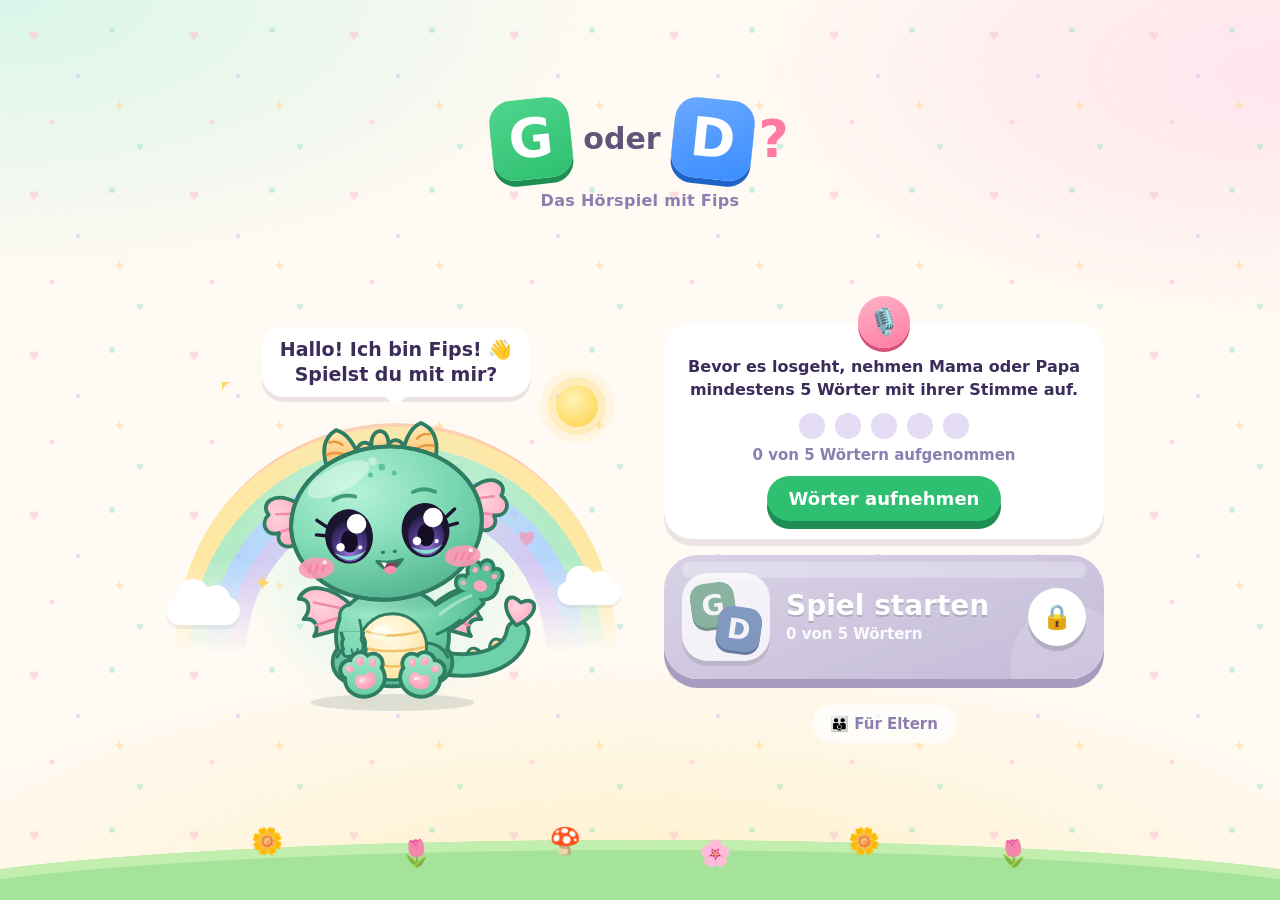
==== src/index.html @ 0d971fd4 "Muffin-Party: Brokkoli-Überraschung, Deko freischalten durch Üben, Drachenei - Ganz selten ist ein M" ====
<!DOCTYPE html>
<html lang="de">
<head>
<meta charset="utf-8">
<meta name="viewport" content="width=device-width, initial-scale=1, minimum-scale=1, maximum-scale=1, user-scalable=no, viewport-fit=cover">
<title>G oder D? – Das Hörspiel mit Fips</title>
<meta name="description" content="Kinder üben spielerisch, G und D zu hören – mit Fips, dem kleinen Drachen, und den Stimmen von Mama und Papa. Kostenlos, ohne Werbung, die Aufnahmen bleiben auf dem Gerät.">
<meta name="theme-color" content="#fff3d1">
<link rel="icon" href="favicon.svg" type="image/svg+xml">
<link rel="apple-touch-icon" href="img/apple-touch-icon.png">
<meta name="apple-mobile-web-app-title" content="G oder D?">

<!-- Vorschau beim Teilen (WhatsApp, Signal, Facebook, X, …) -->
<meta property="og:type" content="website">
<meta property="og:locale" content="de_DE">
<meta property="og:site_name" content="G oder D?">
<meta property="og:title" content="G oder D? – Das Hörspiel mit Fips">
<meta property="og:description" content="Kinder üben spielerisch, G und D zu hören – mit Fips, dem kleinen Drachen, und den Stimmen von Mama und Papa. Kostenlos und ohne Werbung.">
<meta property="og:url" content="https://nager-code.github.io/logopaedie-g-d/">
<meta property="og:image" content="https://nager-code.github.io/logopaedie-g-d/img/share.png">
<meta property="og:image:type" content="image/png">
<meta property="og:image:width" content="1200">
<meta property="og:image:height" content="630">
<meta property="og:image:alt" content="Fips, der kleine grüne Drache, winkt neben dem Titel „G oder D?“ und gezeichneten Bildern wie Giraffe und Dino">
<meta name="twitter:card" content="summary_large_image">
<meta name="twitter:title" content="G oder D? – Das Hörspiel mit Fips">
<meta name="twitter:description" content="Kinder üben spielerisch, G und D zu hören – mit Fips und den Stimmen von Mama und Papa.">
<meta name="twitter:image" content="https://nager-code.github.io/logopaedie-g-d/img/share.png">
<link rel="stylesheet" href="css/style.css?v=__VERSION__">
</head>
<body>

<!-- ================= Start ================= -->
<section class="screen" id="home">
  <header class="home-title">
    <h1 aria-label="G oder D?"><span class="tile lg">G</span><span class="oder">oder</span><span class="tile ld">D</span><span class="qm">?</span></h1>
    <p class="home-sub">Das Hörspiel mit Fips</p>
  </header>
  <div class="home-hero">
    <div class="hero-bubble hidden" id="heroBubble"></div>
    <div class="stage" aria-hidden="true">
      <div class="rainbow"></div>
      <div class="cloud c1"></div><div class="cloud c2"></div>
      <div class="sun"></div>
    </div>
    <div data-dragon id="homeDragon" class="home-dragon"></div>
  </div>
  <div class="home-main">
    <div class="needrec hidden" id="needRec">
      <div class="needrec-ic" aria-hidden="true">🎙️</div>
      <p class="needrec-txt">Bevor es losgeht, nehmen Mama oder Papa <b>mindestens 5&nbsp;Wörter</b> mit ihrer Stimme auf.</p>
      <div class="gdots big" id="needDots"></div>
      <div id="needText" class="needtext"></div>
      <button class="bigbtn mini" id="needRecBtn">Wörter aufnehmen</button>
    </div>
    <div class="modes">
      <button class="mode m1" data-mode="gd">
        <span class="ic" aria-hidden="true"><i class="chipG">G</i><i class="chipD">D</i></span>
        <span class="txt"><b>Spiel starten</b><span class="sub" id="sub-gd">Hör gut zu!</span></span>
        <span class="go" aria-hidden="true"></span>
      </button>
    </div>
    <button class="parents-btn" id="parentsBtn">👪 Für Eltern</button>
  </div>
  <div class="meadow" aria-hidden="true"><span>🌼</span><span>🌷</span><span>🍄</span><span>🌸</span><span>🌼</span><span>🌷</span></div>
</section>

<!-- ================= Spiel ================= -->
<section class="screen hidden" id="game">
  <div class="topbar">
    <button class="round-btn" id="homeBtn" aria-label="Zurück">🏠</button>
    <div class="progress" id="progress"></div>
    <div class="stars" id="stars">⭐ 0</div>
  </div>
  <div class="buddy">
    <div data-dragon id="buddyDragon" class="buddy-dragon"></div>
    <div class="bubble" id="bubble">Hör gut zu!</div>
  </div>
  <div class="card" id="card"></div>
  <div class="answers" id="answers"></div>
  <button class="next hidden" id="next" aria-label="Weiter">➜</button>
</section>

<!-- Zwischendurch-Feier -->
<div class="party hidden" id="party"></div>

<!-- ================= Ende ================= -->
<div class="overlay hidden" id="endOverlay">
  <div class="fin-fx" id="finFx" aria-hidden="true"></div>
  <div class="fin-wrap">
    <div class="fin-stage" id="endDragon"></div>
    <div class="panel fin-panel">
      <h1 id="endTitle">Geschafft!</h1>
      <div class="fin-stars" id="endStars"></div>
      <p id="endText"></p>
      <button class="bigbtn" id="restartBtn">Nochmal 🔁</button>
      <p><button class="parents-btn" id="endHome">🏠 Zum Start</button></p>
    </div>
  </div>
</div>

<!-- ================= Easter Egg: Fips' geheime Muffin-Party ================= -->
<div class="overlay egg hidden" id="eggOverlay">
  <div class="egg-scene" id="eggScene" aria-hidden="true"></div>
  <button class="close-x" data-close="eggOverlay" aria-label="Schließen">✕</button>
  <div class="egg-wrap">
    <div class="egg-top">
      <h2 class="egg-title">🧁 Geheime Muffin-Party!</h2>
      <div class="egg-chips">
        <span class="egg-chip" title="Muffins gegessen">🧁 <span id="eggEaten">0</span></span>
        <span class="egg-chip" title="Feuerstöße">🔥 <span id="eggFires">0</span></span>
        <button class="egg-chip" id="eggMusicBtn" aria-label="Musik an oder aus">🔊</button>
        <button class="egg-chip k-open" id="kOpen">👩‍🍳 Küche</button>
      </div>
    </div>
    <div class="egg-bubble" id="eggBubble"></div>
    <div class="egg-stage"><div class="egg-fips" id="eggFips"></div><div class="egg-baby" id="eggBaby" role="button" aria-label="Drachenei"></div></div>
    <div class="egg-meter"><span>Bauch</span><span id="eggMeter"></span></div>
    <div class="egg-tray" id="eggTray"></div>
    <p class="egg-hint">Tippe auf einen Muffin – oder zieh ihn zu Fips! In der 👩‍🍳 Küche kannst du Muffins verzieren.</p>
  </div>
  <!-- Muffin-Küche -->
  <div class="egg-kitchen hidden" id="eggKitchen">
    <div class="k-panel">
      <button class="close-x" id="kClose" aria-label="Küche schließen">✕</button>
      <h2 class="k-title">👩‍🍳 Muffin-Küche</h2>
      <div class="k-left">
        <div class="k-board"><div class="k-muffin-wrap"><div class="k-muffin" id="kMuffin"></div><div class="k-touch" id="kTouch" aria-label="Streusel streuen"></div></div></div>
        <p class="k-hint" id="kHint">Tippe oder wische über den Guss – dann rieseln die Streusel!</p>
        <div class="k-tools k-more"><button class="k-btn ghost small" id="kUndo">↩️ Rückgängig</button><button class="k-btn ghost small" id="kWipe">🧽 Deko abwischen</button></div>
      </div>
      <div class="k-right">
      <div class="k-kinds" id="kKinds"></div>
      <div class="k-row"><b>Guss</b><div class="k-swatches" id="kTops"></div></div>
      <div class="k-row"><b>Förmchen</b><div class="k-swatches" id="kCups"></div></div>
      <div class="k-actions"><button class="k-btn ghost" id="kNew">🔄 Neuer Muffin</button><button class="k-btn" id="kDone">Fertig – für Fips! 🐉</button></div>
      </div>
    </div>
  </div>
</div>

<!-- ================= Eltern ================= -->
<div class="overlay hidden" id="parentsOverlay">
  <div class="panel panel-parents">
    <button class="close-x" data-close="parentsOverlay">✕</button>
    <h2>👪 Für Eltern</h2>
    <div class="menu menu-cta">
      <button id="openRec" class="rec-cta">
        <span class="rc-ic" aria-hidden="true">🎙️</span>
        <span class="rc-txt"><b>Wörter aufnehmen</b><small id="recSummary"></small><span class="rc-bar"><i id="recSummaryBar"></i></span></span>
        <span class="rc-go" aria-hidden="true">▶</span>
      </button>
    </div>
    <div class="progress-box" id="progressBox"></div>
    <div class="parents-grid">
    <div class="menu">
      <div class="privacy">
        <h3>🔒 Datenschutz</h3>
        <p>Eure Aufnahmen werden <b>nur hier auf diesem Gerät</b> im Browser gespeichert.</p>
        <p>Sie werden nicht hochgeladen, an niemanden geschickt und für nichts anderes verwendet als für dieses Spiel.</p>
        <p>Es gibt keine Werbung und kein Tracking.</p>
        <p class="small">Löschen: einzelne Aufnahmen mit 🗑 unter „Wörter aufnehmen“, alle zusammen, indem ihr die Website-Daten im Browser löscht.</p>
      </div>
    </div>
    <div class="tips-wrap">
    <div class="tips">
      <h3>💡 So hilfst du beim Üben</h3>
      <p>Das Spiel verwendet nur eure eigenen Aufnahmen. Es kommen nur Wörter vor, die schon aufgenommen sind. Je mehr Wörter, desto abwechslungsreicher.</p>
      <p><b style="color:var(--d-dark)">D:</b> Die Zungenspitze tippt oben hinter die Zähne.</p>
      <p><b style="color:var(--g-dark)">G:</b> Die Zungenspitze bleibt unten, hinten im Hals „klopft“ die Zunge an.</p>
      <p>Sprecht das Wort gemeinsam nach und schaut dabei in einen Spiegel. Kurz und oft üben (5 Minuten am Tag) bringt am meisten.</p>
      <p>Im Spiel: 🔊 = nochmal hören, 👀 = Lösung zeigen.</p>
    </div>
    </div>
    </div>
    <div class="backup-box">
      <h3>💾 Sichern &amp; auf ein anderes Gerät übertragen</h3>
      <p>Die Aufnahmen sind nur auf diesem Gerät. Speichere sie als ZIP-Datei – zur Sicherheit, oder um sie z.&nbsp;B. auf dem Tablet wieder zu laden. Darin liegt jedes Wort auch als einzelne Audiodatei. Die Datei bleibt bei dir.</p>
      <div class="bk-actions">
        <button class="bk-btn" id="bkSave">⬇️ Aufnahmen sichern</button>
        <label class="bk-btn ghost">⬆️ Sicherung laden<input type="file" id="bkFile" accept=".zip,application/zip,.json,application/json" hidden></label>
      </div>
      <p class="bk-msg" id="bkMsg"></p>
    </div>
    <p class="diag" id="diag"></p>
  </div>
</div>

<!-- ================= Aufnahme-Studio ================= -->
<div class="overlay hidden" id="recOverlay">
  <div class="panel panel-rec">
    <button class="close-x" data-close="recOverlay" aria-label="Schließen">✕</button>
    <div class="rec-layout">
    <div class="rec-main">
    <h2 style="text-align:left;margin-right:46px">🎙️ Wörter aufnehmen</h2>
    <div class="rec-progress"><div class="recbar"><i id="recBar"></i></div><span class="small" id="recCount"></span></div>
    <div class="warn hidden" id="recWarn"></div>
    <div class="goal" id="recGoal"></div>

    <div class="studio" id="studio">
      <div class="st-emoji" id="stEmoji"></div>
      <div class="st-word" id="stWord"></div>
      <div class="st-status" id="stStatus"></div>
      <div class="meter"><i id="meter"></i></div>
      <div class="meter-label"><span>leise</span><span>Lautstärke</span><span>laut</span></div>
      <div class="timebar hidden" id="timebar"><i id="timeFill"></i></div>
      <div class="st-controls">
        <button class="st-side" id="stPlay" aria-label="Anhören">▶</button>
        <button class="st-rec" id="stRec"><span class="ic">🎙️</span><span id="stRecLbl">Aufnehmen</span></button>
        <button class="st-side" id="stNext" aria-label="Nächstes Wort">➜</button>
      </div>
      <div class="st-hint" id="stHint">Stille am Anfang und Ende wird automatisch abgeschnitten.</div>
      <div class="st-keys">Tastatur: <kbd>Leertaste</kbd> aufnehmen/stoppen · <kbd>P</kbd> anhören · <kbd>→</kbd> nächstes Wort · <kbd>Esc</kbd> schließen</div>
    </div>
    </div>

    <div class="rec-side">
    <div class="list-head">
      <b>Alle Wörter</b>
      <label><input type="checkbox" id="onlyMissing"> nur fehlende</label>
    </div>
    <div id="recList"></div>
    </div>
    </div>
  </div>
</div>

<script src="js/words.js?v=__VERSION__"></script>
<script src="js/pictures.js?v=__VERSION__"></script>
<script src="js/util.js?v=__VERSION__"></script>
<script src="js/dragon.js?v=__VERSION__"></script>
<script src="js/progress.js?v=__VERSION__"></script>
<script src="js/storage.js?v=__VERSION__"></script>
<script src="js/sound.js?v=__VERSION__"></script>
<script src="js/finale.js?v=__VERSION__"></script>
<script src="js/egg.js?v=__VERSION__"></script>
<script src="js/game.js?v=__VERSION__"></script>
<script src="js/recorder.js?v=__VERSION__"></script>
<script src="js/app.js?v=__VERSION__"></script>
</body>
</html>
---- src/css/style.css ----
:root{
  --g:#2fbf71; --g-dark:#1e8f52; --g-soft:#e3f9ec;
  --d:#3a8dff; --d-dark:#1f63c9; --d-soft:#e3efff;
  --sun:#ffcf3f; --sun-dark:#e0a800;
  --red:#ff4d6d; --red-dark:#c9184a; --red-soft:#ffe3e8;
  --pink:#ff7aa2; --pink-dark:#d9507c;
  --ink:#3b2c5a; --muted:#8b7fb0; --soft:#f7f4fc;
  /* Sichere Ränder: Notch, Dynamic Island, Home-Balken, runde Ecken */
  --safe-t:env(safe-area-inset-top,0px); --safe-r:env(safe-area-inset-right,0px);
  --safe-b:env(safe-area-inset-bottom,0px); --safe-l:env(safe-area-inset-left,0px);
  /* Höhen-Maß fürs Spiel: 0px bei 540px sichtbarer Höhe, 100px ab 800px – dazwischen stufenlos.
     svh = Höhe bei eingeblendeter Browserleiste: ändert sich beim Scrollen nicht, nichts springt. */
  --u:clamp(0px,(100svh - 540px) / 2.6,100px);
}
*{box-sizing:border-box;-webkit-tap-highlight-color:transparent}
html,body{margin:0}
html{background:#fffaf3}
/* Kein Zoomen: nur Wischen erlaubt (kein Doppeltipp-Zoom, kein Auseinanderziehen) */
html,body{touch-action:pan-x pan-y;-webkit-text-size-adjust:100%;text-size-adjust:100%}
/* Die Sperre gilt nur bis zum nächsten scrollbaren Bereich (Küche, Elternbereich, Finale …) –
   deshalb für jedes Element: kein Doppeltipp-Zoom (Zwei-Finger-Zoom fängt util.js ab) */
*,*::before,*::after{touch-action:manipulation}
body{
  font-family:"Nunito","Varela Round","Arial Rounded MT Bold","Trebuchet MS",system-ui,sans-serif;
  color:var(--ink);
  overflow-x:clip; user-select:none; -webkit-user-select:none;
}
/* Hintergrund als feste Ebene (lvh = Höhe bei ausgeblendeter Browserleiste → nie eine Lücke):
   schlicht, warm – Creme mit sanften Farbwolken in Fips-Farben */
body::before,body::after{content:"";position:fixed;inset:0 0 auto;height:100lvh;pointer-events:none}
body::after{
  z-index:-1;
  background:
    radial-gradient(ellipse 70% 45% at 0% 0%,#d9f5e9 0%,rgba(217,245,233,0) 70%),
    radial-gradient(ellipse 60% 40% at 100% 8%,#ffe4ec 0%,rgba(255,228,236,0) 70%),
    radial-gradient(ellipse 90% 40% at 50% 100%,#fff0c9 0%,rgba(255,240,201,0) 70%);
}
/* ganz zartes Muster aus Herzchen, Pünktchen und Glitzer */
body::before{
  z-index:0;opacity:.55;
  background-image:url("data:image/svg+xml,%3Csvg xmlns='http://www.w3.org/2000/svg' width='160' height='160'%3E%3Cpath d='M34 40c-7-5-5-11 0-8 5-3 7 3 0 8z' fill='%23ffc2d3'/%3E%3Ccircle cx='112' cy='30' r='3' fill='%23a9e5cc'/%3E%3Cpath d='M118 104q1.5-6 3-0 6 1.5 0 3-1.5 6-3 0-6-1.5 0-3z' fill='%23ffd98a'/%3E%3Ccircle cx='52' cy='122' r='2.5' fill='%23ffc2d3'/%3E%3Ccircle cx='78' cy='76' r='2' fill='%23cdbdf2'/%3E%3Cpath d='M140 150c-5-3.5-3.5-8 0-5.6 3.5-2.4 5 2.1 0 5.6z' fill='%23a9e5cc'/%3E%3C/svg%3E");
  background-size:160px 160px
}
button{font-family:inherit;color:inherit}
.hidden{display:none !important}

.screen{position:relative;z-index:1;max-width:500px;margin:0 auto;min-height:100svh;display:flex;flex-direction:column;gap:16px;
  padding:calc(14px + var(--safe-t)) max(16px,var(--safe-r)) calc(120px + var(--safe-b)) max(16px,var(--safe-l))}
/* Spiel: alle Größen wachsen stufenlos mit der Bildschirmhöhe (--u) – so passt es vom kleinsten Handy bis zum PC
   auf eine Seite, und der Weiter-Pfeil bleibt sichtbar */
#game.screen{gap:calc(12px + var(--u) * .1);padding-top:calc(6px + var(--u) * .08 + var(--safe-t));padding-bottom:calc(16px + var(--safe-b))}

/* ---------- Start ---------- */
.home-title{text-align:center;margin-top:22px}
.home-title h1{margin:0;display:flex;align-items:center;justify-content:center;gap:10px;font-size:48px;font-weight:900;line-height:1}
.home-title .tile{display:inline-flex;align-items:center;justify-content:center;width:68px;height:68px;border-radius:22px;color:#fff;font-size:46px;animation:tileBob 3.2s ease-in-out infinite;cursor:pointer;-webkit-tap-highlight-color:transparent}
/* Neigung hängt am Platz, nicht am Buchstaben – nach dem Tauschen bleibt links −6°, rechts +6° */
.home-title h1 .tile:first-child{--r:-6deg;transform:rotate(-6deg)} .home-title h1 .tile:nth-child(3){--r:6deg;transform:rotate(6deg)}
.home-title .tile:focus-visible{outline:4px solid var(--sun);outline-offset:3px}
.home-title .tile.lg{background:linear-gradient(160deg,#4fd68c,var(--g));box-shadow:0 6px 0 var(--g-dark)}
.home-title .tile.ld{background:linear-gradient(160deg,#6aa9ff,var(--d));box-shadow:0 6px 0 var(--d-dark);animation-delay:-1.6s}
.home-title .oder{font-size:30px;color:var(--ink);opacity:.8;margin:0 2px}
.home-title .qm{color:var(--pink);font-size:52px;margin-left:-4px;animation:tileBob 3.2s ease-in-out -.8s infinite;--r:10deg;display:inline-block}
.home-sub{margin:12px 0 0;font-size:16px;font-weight:800;color:var(--muted);letter-spacing:.3px}
@keyframes tileBob{0%,100%{transform:translateY(0) rotate(var(--r,0))}50%{transform:translateY(-5px) rotate(var(--r,0))}}

.home-main{display:flex;flex-direction:column;gap:16px}
.modes{display:flex;flex-direction:column;gap:16px}
.mode{position:relative;border:0;border-radius:34px;padding:clamp(12px,4.5vw,18px);cursor:pointer;display:flex;align-items:center;gap:clamp(8px,4vw,16px);text-align:left;overflow:hidden;color:#fff !important;transition:transform .15s,box-shadow .15s,filter .2s}
.mode::before{content:"";position:absolute;left:18px;right:18px;top:7px;height:16px;border-radius:999px;background:rgba(255,255,255,.28);pointer-events:none}
.mode::after{content:"";position:absolute;right:-26px;bottom:-46px;width:120px;height:120px;border-radius:50%;background:rgba(255,255,255,.14);pointer-events:none}
.mode.m1{background:linear-gradient(160deg,#5fd896 0%,#2fbf71 100%);box-shadow:0 9px 0 var(--g-dark)}
.mode .ic{position:relative;width:clamp(72px,24vw,88px);aspect-ratio:1;border-radius:26px;background:#fff;flex:none;box-shadow:0 5px 0 rgba(0,0,0,.12)}
.mode .ic i{position:absolute;font-style:normal;display:flex;align-items:center;justify-content:center}
.mode .chipG,.mode .chipD{width:50%;height:50%;border-radius:14px;color:#fff;font-size:28px;font-weight:900}
.mode .chipG{left:9px;top:10px;background:var(--g);box-shadow:0 3px 0 var(--g-dark);transform:rotate(-8deg)}
.mode .chipD{right:9px;bottom:10px;background:var(--d);box-shadow:0 3px 0 var(--d-dark);transform:rotate(8deg)}
.mode .txt{min-width:0;position:relative;z-index:1}
.mode b{display:block;font-size:clamp(22px,7.2vw,28px);font-weight:900;line-height:1.1;text-shadow:0 2px 0 rgba(0,0,0,.15)}
.mode span.sub{display:block;margin-top:4px;font-size:15px;font-weight:800;color:rgba(255,255,255,.92)}
.mode .go{margin-left:auto;flex:none;width:clamp(44px,15vw,58px);aspect-ratio:1;border-radius:50%;background:#fff;display:flex;align-items:center;justify-content:center;box-shadow:0 5px 0 rgba(0,0,0,.14);position:relative;z-index:1;animation:goPulse 1.6s ease-in-out infinite}
.mode .go::before{content:"";margin-left:6px;border-style:solid;border-width:13px 0 13px 21px;border-color:transparent transparent transparent var(--g)}
@keyframes goPulse{0%,100%{transform:scale(1)}50%{transform:scale(1.1)}}
.mode.locked{background:linear-gradient(160deg,#d8d2e6,#c4bcd8);box-shadow:0 9px 0 #a69cbf}
.mode.locked .ic{filter:grayscale(.6);opacity:.75}
.mode.locked .go{animation:none}
.mode.locked .go::before{content:"🔒";border:0;margin:0;font-size:24px}
.needrec{position:relative;background:#fff;border-radius:28px;padding:34px 18px 18px;margin-top:22px;font-size:16px;font-weight:800;text-align:center;box-shadow:0 7px 0 rgba(59,44,90,.1);line-height:1.4}
.needrec-ic{position:absolute;left:50%;top:-26px;margin-left:-26px;width:52px;height:52px;border-radius:50%;background:linear-gradient(160deg,#ffb3c8,var(--pink));display:flex;align-items:center;justify-content:center;font-size:26px;box-shadow:0 4px 0 var(--pink-dark)}
.needrec-txt{margin:0}
.needrec button{margin-top:10px;color:#fff !important}
.needtext{font-size:15px;font-weight:700;color:var(--muted)}
.gdots{display:inline-flex;gap:6px;vertical-align:middle}
.gdots.big{display:flex;justify-content:center;gap:10px;margin:12px 0 6px}
.gdot{width:14px;height:14px;border-radius:50%;background:#e3dcf2;display:inline-block}
.gdots.big .gdot{width:26px;height:26px}
.gdot.on{background:var(--g)}
.gdots.big .gdot.on{background:var(--sun);box-shadow:0 0 0 4px #fff3c4}
.goal{display:flex;align-items:center;gap:10px;text-align:left;background:#fff6d6;border:3px solid var(--sun);border-radius:18px;padding:10px 12px;margin:0 0 12px;font-size:20px}
.goal span{font-size:15px;font-weight:700;line-height:1.4}
.goal b{font-weight:900}
.goal small{font-size:13px;color:var(--muted);font-weight:700}
.goal.ok{background:var(--g-soft);border-color:var(--g)}
.parents-btn{align-self:center;margin-top:10px;border:0;border-radius:999px;padding:10px 18px;font-size:15px;font-weight:800;background:rgba(255,255,255,.7);color:var(--muted);cursor:pointer}

/* ---------- Spiel ---------- */
.topbar{display:flex;align-items:center;gap:10px}
.round-btn{border:0;background:#fff;border-radius:50%;width:48px;height:48px;font-size:26px;box-shadow:0 5px 0 rgba(59,44,90,.15);cursor:pointer;flex:none}
.progress{flex:1;min-width:0;display:flex;gap:4px;justify-content:center}
.dot{width:17px;height:17px;flex:none;border-radius:50%;background:rgba(255,255,255,.85);display:flex;align-items:center;justify-content:center;font-size:12px;color:#fff;font-weight:900;transition:.2s}
.dot.now{background:var(--sun);transform:scale(1.25)}
.dot.ok{background:var(--g)} .dot.no{background:var(--red)} .dot.skip{background:#c9c2d9}
.stars{background:#fff;border-radius:999px;padding:8px 12px;font-weight:900;font-size:19px;box-shadow:0 5px 0 rgba(59,44,90,.15);white-space:nowrap;flex:none}
.stars.pop{animation:pop .4s}

.buddy{display:flex;align-items:center;gap:10px}
.buddy-dragon{width:calc(76px + var(--u) * .42);flex:none;margin:-14px -4px -10px -8px}
.bubble{position:relative;background:#fff;border-radius:24px;padding:calc(8px + var(--u) * .04) calc(12px + var(--u) * .06);font-size:calc(17px + var(--u) * .05);font-weight:900;box-shadow:0 5px 0 rgba(59,44,90,.12);animation:pop .35s}
.bubble::before{content:"";position:absolute;left:-10px;top:50%;margin-top:-10px;border:10px solid transparent;border-right-color:#fff;border-left:0}
.bubble.good{color:var(--g-dark)} .bubble.bad{color:var(--red-dark)}

.card{background:#fff;border-radius:36px;padding:calc(10px + var(--u) * .12) calc(10px + var(--u) * .08);border:6px solid transparent;box-shadow:0 10px 0 rgba(59,44,90,.12);text-align:center;min-height:240px;display:flex;flex-direction:column;align-items:center;justify-content:center;gap:8px;cursor:pointer;position:relative;transition:background .25s,border-color .25s}
.card.flip{animation:flip .45s}
.card.is-right{background:var(--g-soft);border-color:var(--g)}
.card.is-wrong{background:var(--red-soft);border-color:var(--red);animation:shake .5s}
.card.is-seen{background:#f1eef8;border-color:#c9c2d9}
/* Feste Höhe: die Karte wächst nicht, wenn bei einem Fehler die Erklärung dazukommt –
   so bleiben Antwort-Knöpfe und Weiter-Pfeil immer an derselben Stelle */
.card{height:calc(196px + var(--u) * .76);min-height:0}
.card.is-wrong .big-emoji .pic-svg{width:calc(60px + var(--u) * .4);height:auto;aspect-ratio:1}
.card.is-wrong{gap:6px}
.speaker{width:calc(100px + var(--u) * .4);aspect-ratio:1;border-radius:50%;border:0;cursor:pointer;background:radial-gradient(circle at 35% 30%,#fff3b8,var(--sun));font-size:calc(46px + var(--u) * .22);box-shadow:0 8px 0 var(--sun-dark);display:flex;align-items:center;justify-content:center}
.speaker.talking{animation:wobble .6s infinite}
.peek{position:absolute;right:14px;bottom:12px;border:0;background:#f1eef8;border-radius:999px;padding:6px 12px;font-size:20px;cursor:pointer}
.big-emoji{font-size:100px;line-height:1.05;animation:pop .45s}
/* gezeichnete Wortbilder */
.pic-svg{display:block;width:100%;height:100%;overflow:visible}
.big-emoji .pic-svg{width:calc(96px + var(--u) * .54);height:auto;aspect-ratio:1}
.pic .e .pic-svg{width:120px;height:120px}
.letter small .pic-svg{width:calc(26px + var(--u) * .14);height:auto;aspect-ratio:1;margin:2px auto 0}
.chip.pic-chip{width:48px;height:48px;min-width:0;padding:4px;background:#fff;border:4px solid #eee}
.chip.pic-chip.G{border-color:var(--g)} .chip.pic-chip.D{border-color:var(--d)}
.st-emoji .pic-svg{width:110px;height:110px;margin:0 auto}
.recrow .e .pic-svg{width:34px;height:34px}
.mode .ic.ic-pics{gap:0}
.mode .ic.ic-pics .pic-svg{width:42px;height:42px}
.word{font-size:clamp(26px + var(--u) * .04,9vw + var(--u) * .05,34px + var(--u) * .12);font-weight:900;letter-spacing:1px;line-height:1.15;white-space:nowrap}
.hl{display:inline-block;padding:0 6px;border-radius:12px;color:#fff;margin:0 1px}
.hl.G{background:var(--g)} .hl.D{background:var(--d)}
.explain{font-size:22px;font-weight:900;display:flex;align-items:center;gap:10px;justify-content:center}
.chip{display:inline-flex;align-items:center;justify-content:center;min-width:46px;height:46px;padding:0 10px;border-radius:14px;color:#fff;font-weight:900;font-size:28px}
.chip.G{background:var(--g)} .chip.D{background:var(--d)}
.chip.x{position:relative;opacity:.6;text-decoration:line-through;text-decoration-thickness:4px;text-decoration-color:var(--red-dark)}
.chip.x::after{content:"✗";position:absolute;top:-10px;right:-10px;width:26px;height:26px;border-radius:50%;background:var(--red);color:#fff;font-size:16px;display:flex;align-items:center;justify-content:center;text-decoration:none}

.answers{display:flex;gap:16px;justify-content:center}
.letter,.pic{position:relative;flex:1;max-width:210px;border:0;border-radius:32px;cursor:pointer;transition:opacity .2s,filter .2s}
.letter{padding:calc(8px + var(--u) * .04) 8px calc(6px + var(--u) * .04);color:#fff;display:flex;flex-direction:column;align-items:center}
.letter b{font-size:calc(56px + var(--u) * .36);line-height:1;font-weight:900;text-shadow:0 4px 0 rgba(0,0,0,.15)}
.letter small{font-size:30px;line-height:1.1}
.letter.G{background:var(--g);box-shadow:0 9px 0 var(--g-dark)}
.letter.D{background:var(--d);box-shadow:0 9px 0 var(--d-dark)}
.pic{padding:14px 8px;background:#fff;box-shadow:0 9px 0 rgba(59,44,90,.15);display:flex;flex-direction:column;align-items:center;gap:4px}
.pic .e{font-size:88px;line-height:1.1}
.pic .lbl{font-size:24px;font-weight:900;min-height:32px}
.right{outline:7px solid var(--sun);animation:pulse 1s infinite}
.wrong{filter:grayscale(.75) brightness(.92);animation:shake .5s}
.dim{opacity:.3}
.badge{position:absolute;top:-14px;right:-10px;width:50px;height:50px;border-radius:50%;display:flex;align-items:center;justify-content:center;font-size:30px;font-weight:900;color:#fff;box-shadow:0 4px 0 rgba(0,0,0,.15);animation:pop .4s}
.badge.ok{background:var(--g)} .badge.no{background:var(--red)}
.next{align-self:center;border:0;border-radius:999px;width:calc(64px + var(--u) * .32);aspect-ratio:1;flex:none;font-size:calc(32px + var(--u) * .16);font-weight:900;background:var(--pink);color:#fff;box-shadow:0 8px 0 var(--pink-dark);cursor:pointer;animation:pop .35s}

button:active{transform:translateY(4px)}
.letter:active,.pic:active,.mode:active,.next:active,.speaker:active{box-shadow:0 2px 0 rgba(0,0,0,.15)}

/* ---------- Overlays ---------- */
.overlay{--pad:12px;position:fixed;inset:0;background:rgba(191,230,255,.94);display:flex;align-items:center;justify-content:center;z-index:20;backdrop-filter:blur(3px);
  padding:max(var(--pad),var(--safe-t)) max(var(--pad),var(--safe-r)) max(var(--pad),var(--safe-b)) max(var(--pad),var(--safe-l))}
.panel{background:#fff;border-radius:32px;padding:22px 18px;text-align:center;max-width:460px;width:100%;box-shadow:0 12px 0 rgba(59,44,90,.12);max-height:100%;overflow:auto;overscroll-behavior:contain;position:relative}
.panel h1{margin:6px 0 8px;font-size:36px;font-weight:900}
.panel h2{margin:0 0 12px;font-size:24px;font-weight:900}
.panel p{font-size:17px;margin:8px 0 16px;line-height:1.45}
.close-x{position:absolute;top:14px;right:14px;border:0;background:#f1eef8;border-radius:50%;width:40px;height:40px;font-size:20px;cursor:pointer;z-index:2}
.bigbtn{border:0;border-radius:24px;padding:16px 36px;font-size:24px;font-weight:900;background:var(--g);color:#fff;box-shadow:0 8px 0 var(--g-dark);cursor:pointer}
.bigbtn.mini{font-size:18px;padding:12px 22px}
.endstars{font-size:44px;letter-spacing:4px;margin:6px 0}
.menu{display:flex;flex-direction:column;gap:10px;text-align:left}
.menu button{border:0;border-radius:20px;padding:14px 16px;background:var(--soft);display:flex;align-items:center;gap:14px;cursor:pointer;font-size:18px;font-weight:800;text-align:left}
.menu button i{font-style:normal;font-size:30px}
.menu button small{display:block;font-size:13px;font-weight:700;color:var(--muted)}
.tips{text-align:left;font-size:16px;line-height:1.5;background:var(--soft);border-radius:20px;padding:12px 16px}
.tips p{margin:6px 0;font-size:16px}
.privacy{text-align:left;background:var(--g-soft);border:3px solid #bdeccf;border-radius:20px;padding:10px 16px;margin-top:4px}
.privacy h3{margin:2px 0 6px;font-size:18px;font-weight:900;color:var(--g-dark)}
.privacy p{margin:6px 0;font-size:15px;line-height:1.45}
.privacy p.small{font-size:13px}
.small{font-size:13px;font-weight:700;color:var(--muted)}
.warn{background:#fff1c2;border-radius:14px;padding:10px 12px;font-size:14px;font-weight:700;text-align:left;margin:0 0 10px}

/* ---------- Aufnahme-Studio ---------- */
.rec-progress{display:flex;align-items:center;gap:10px;margin:0 46px 12px 0}
.recbar{flex:1;height:12px;background:#eee8f7;border-radius:99px;overflow:hidden}
.recbar i{display:block;height:100%;background:var(--g);width:0;transition:width .3s}
.studio{border-radius:28px;padding:16px 14px 14px;background:var(--soft);border:5px solid transparent;transition:background .25s,border-color .25s;margin-bottom:12px}
.studio.recording{background:var(--red-soft);border-color:var(--red)}
.studio.done{background:var(--g-soft);border-color:var(--g)}
.studio.quiet{background:#fff6d6;border-color:var(--sun)}
.st-emoji{font-size:72px;line-height:1.1}
.st-word{font-size:36px;font-weight:900;margin:2px 0 8px;line-height:1.15;overflow-wrap:anywhere}
.st-status{font-size:19px;font-weight:900;min-height:52px;display:flex;align-items:center;justify-content:center;gap:8px;line-height:1.25}
.studio.recording .st-status{color:var(--red-dark)}
.studio.done .st-status{color:var(--g-dark)}
.rec-dot{width:16px;height:16px;border-radius:50%;background:var(--red);flex:none;animation:blink 1s infinite}
.meter{height:22px;background:#fff;border-radius:99px;overflow:hidden;margin:8px 4px 4px;position:relative;box-shadow:inset 0 2px 4px rgba(0,0,0,.06)}
.meter i{position:absolute;left:0;top:0;bottom:0;width:0;border-radius:99px;background:linear-gradient(90deg,var(--g),var(--sun),var(--red));transition:width .06s linear}
.meter-label{font-size:12px;font-weight:800;color:var(--muted);display:flex;justify-content:space-between;margin:0 8px}
.timebar{height:8px;background:rgba(255,255,255,.8);border-radius:99px;overflow:hidden;margin:8px 4px 0}
.timebar i{display:block;height:100%;width:100%;background:var(--red);transform-origin:left}
.st-controls{display:flex;align-items:center;justify-content:center;gap:18px;margin-top:14px}
.st-side{border:0;width:64px;height:64px;border-radius:50%;background:#fff;font-size:28px;box-shadow:0 5px 0 rgba(0,0,0,.1);cursor:pointer}
.st-side[disabled]{opacity:.3}
.st-side.attn{background:var(--pink);color:#fff;box-shadow:0 5px 0 var(--pink-dark);animation:pulse 1s infinite}
.st-rec{border:0;width:112px;height:112px;border-radius:50%;background:var(--red);color:#fff !important;font-size:15px;font-weight:900;box-shadow:0 7px 0 var(--red-dark);cursor:pointer;display:flex;flex-direction:column;align-items:center;justify-content:center;gap:2px}
.st-rec .ic{font-size:40px;line-height:1}
.st-rec.on{animation:pulse .9s infinite;box-shadow:0 0 0 10px rgba(255,77,109,.25),0 7px 0 var(--red-dark)}
.st-hint{font-size:13px;font-weight:700;color:var(--muted);margin-top:10px}

.list-head{display:flex;align-items:center;justify-content:space-between;margin:8px 2px 4px}
.list-head b{font-size:16px}
.list-head label{display:flex;align-items:center;gap:6px;font-size:14px;font-weight:700}
.list-head input{width:20px;height:20px}
.rec-sec{text-align:left;font-weight:900;font-size:17px;margin:16px 0 8px;color:var(--ink)}
.rec-sec small{display:block;font-size:14px;font-weight:700;color:var(--muted);margin-top:2px;line-height:1.35}
.sec-box{background:#fff8e1;border-radius:20px;padding:4px 10px 6px;margin-top:14px}
.recrow{display:flex;align-items:center;gap:8px;padding:8px 8px 8px 10px;border-radius:16px;background:var(--soft);margin-bottom:6px;text-align:left;cursor:pointer;border:3px solid transparent}
.recrow.has{background:var(--g-soft)}
.recrow.sel{border-color:var(--pink);background:#fff}
.recrow .e{font-size:26px;width:34px;text-align:center;flex:none}
.recrow .w{flex:1;font-size:18px;font-weight:900;min-width:0;line-height:1.25;overflow-wrap:anywhere}
.recrow .st{font-size:14px;font-weight:800;color:var(--muted);flex:none;white-space:nowrap}
.recrow.has .st{color:var(--g-dark)}
.rbtn{border:0;border-radius:12px;width:40px;height:40px;font-size:18px;background:#fff;box-shadow:0 3px 0 rgba(0,0,0,.1);cursor:pointer;display:flex;align-items:center;justify-content:center;flex:none}
.rbtn input{display:none}

.confetti{position:fixed;left:50%;top:45%;font-size:32px;pointer-events:none;z-index:30;animation:burst 1.1s ease-out forwards}

@keyframes pop{0%{transform:scale(.6)}70%{transform:scale(1.12)}100%{transform:scale(1)}}
@keyframes pulse{0%,100%{transform:scale(1)}50%{transform:scale(1.06)}}
@keyframes blink{0%,100%{opacity:1}50%{opacity:.2}}
@keyframes bob{0%,100%{transform:translateY(0) rotate(-3deg)}50%{transform:translateY(-8px) rotate(3deg)}}
@keyframes flip{0%{transform:rotateY(90deg)}100%{transform:rotateY(0)}}
@keyframes wobble{0%,100%{transform:scale(1) rotate(0)}25%{transform:scale(1.08) rotate(-6deg)}75%{transform:scale(1.08) rotate(6deg)}}
@keyframes shake{0%,100%{transform:translateX(0)}20%{transform:translateX(-12px)}40%{transform:translateX(12px)}60%{transform:translateX(-8px)}80%{transform:translateX(8px)}}
@keyframes burst{0%{transform:translate(-50%,-50%) scale(.4);opacity:1}100%{transform:translate(calc(-50% + var(--x)),calc(-50% + var(--y))) scale(1.2) rotate(var(--r));opacity:0}}

/* ---------- Zwischendurch-Feier ---------- */
.party{--pw:min(250px,66vw,44svh);position:fixed;inset:0;z-index:25;overflow:hidden;display:flex;flex-direction:column;align-items:center;
  padding:var(--safe-t) var(--safe-r) var(--safe-b) var(--safe-l);background:radial-gradient(ellipse at 50% 35%,rgba(255,252,240,.97),rgba(255,240,205,.95));animation:fadeIn .3s;cursor:pointer}
/* Fips und Lob stehen als Block im oberen Drittel: freier Platz verteilt sich 1 : 2,2 – wird es eng, rückt alles zusammen */
.party::before{content:"";flex:1} .party::after{content:"";flex:2.2}
.p-badge{position:relative;margin-top:-4px;display:flex;flex-direction:column;align-items:center;gap:6px;width:max-content;max-width:94%}
.p-praise{font-size:46px;font-weight:900;line-height:1;color:var(--pink-dark);text-shadow:0 3px 0 #fff,0 -3px 0 #fff,3px 0 0 #fff,-3px 0 0 #fff,0 6px 0 rgba(201,24,74,.18);animation:praiseIn .5s .15s both,wobble 1.2s .7s ease-in-out infinite}
.p-stars{display:flex;flex-wrap:wrap;justify-content:center;gap:2px;max-width:380px}
.p-star{width:34px;height:34px;filter:drop-shadow(0 3px 0 rgba(168,117,0,.25));animation:starIn .45s calc(.35s + var(--i) * .16s) both,twinkle 1.6s calc(1s + var(--i) * .2s) ease-in-out infinite}
.p-ribbon{position:relative;display:flex;align-items:center;gap:10px;padding:10px 24px 10px 12px;border-radius:999px;background:linear-gradient(180deg,#ff9cbc,var(--pink));color:#fff;font-size:clamp(16px,5.4vw,21px);font-weight:900;white-space:nowrap;box-shadow:0 6px 0 var(--pink-dark);text-shadow:0 2px 0 rgba(201,24,74,.35);animation:praiseIn .5s .3s both}
.p-ribbon::before,.p-ribbon::after{content:"";position:absolute;top:14px;width:30px;height:34px;background:var(--pink-dark);z-index:-1}
.p-ribbon::before{left:-16px;clip-path:polygon(0 0,100% 0,100% 100%,0 100%,35% 50%)}
.p-ribbon::after{right:-16px;clip-path:polygon(0 0,100% 0,65% 50%,100% 100%,0 100%)}
.p-num{display:inline-flex;align-items:center;justify-content:center;width:44px;height:44px;border-radius:50%;background:radial-gradient(circle at 35% 30%,#fff3b8,var(--sun));color:var(--ink);font-size:28px;text-shadow:none;box-shadow:0 3px 0 var(--sun-dark)}
@keyframes praiseIn{0%{transform:scale(0) rotate(-8deg);opacity:0}70%{transform:scale(1.15) rotate(3deg);opacity:1}100%{transform:scale(1) rotate(0)}}
@keyframes starIn{0%{transform:scale(0) rotate(-120deg);opacity:0}70%{transform:scale(1.3) rotate(10deg);opacity:1}100%{transform:scale(1) rotate(0)}}
@keyframes twinkle{0%,100%{transform:scale(1) rotate(0)}50%{transform:scale(1.12) rotate(8deg)}}

/* Fips tanzt: außen die Bewegung über die Bühne, innen der Tanzschritt */
.p-floor{position:relative;width:var(--pw);flex:none}
.p-stage{position:absolute;left:-10%;width:120%;top:calc(var(--pw) * .872);height:calc(var(--pw) * .28);border-radius:50%;background:radial-gradient(closest-side,rgba(255,207,63,.55),rgba(255,207,63,0));animation:glow 1s ease-in-out infinite alternate}
.p-dance{position:relative;will-change:transform}
/* Alle Tanzschritte im gleichen Takt (0,45 s pro Schlag), nur transform → läuft auf der Grafikkarte */
.p-dance .p-dragon{width:100%;transform-origin:50% 90%;will-change:transform;backface-visibility:hidden}
.pt-sway   .p-dragon{animation:dSway .9s ease-in-out infinite}
.pt-spin   .p-dragon{animation:dSpin 1.8s ease-in-out infinite}
.pt-hop    .p-dragon{animation:dHop .9s ease-in-out infinite}
.pt-twist  .p-dragon{animation:dTwist .9s ease-in-out infinite}
.pt-steps  .p-dance{animation:dSteps 3.6s ease-in-out infinite}
.pt-steps  .p-dragon{animation:dSway .9s ease-in-out infinite}
@keyframes dSway{0%,100%{transform:translate3d(0,0,0) rotate(-10deg)}25%{transform:translate3d(0,-14px,0) rotate(0)}50%{transform:translate3d(0,0,0) rotate(10deg)}75%{transform:translate3d(0,-14px,0) rotate(0)}}
@keyframes dSpin{0%{transform:translate3d(0,0,0) rotateY(0)}25%{transform:translate3d(0,-26px,0) rotateY(90deg)}50%{transform:translate3d(0,0,0) rotateY(180deg)}75%{transform:translate3d(0,-26px,0) rotateY(270deg)}100%{transform:translate3d(0,0,0) rotateY(360deg)}}
@keyframes dHop{0%,100%{transform:translate3d(0,0,0) rotate(0)}25%{transform:translate3d(0,-44px,0) rotate(-6deg)}50%{transform:translate3d(0,0,0) rotate(0)}75%{transform:translate3d(0,-44px,0) rotate(6deg)}}
@keyframes dTwist{0%,100%{transform:translate3d(-26px,0,0) rotate(-9deg)}50%{transform:translate3d(26px,0,0) rotate(9deg)}}
@keyframes dSteps{0%,100%{transform:translate3d(calc(var(--pw) * -.32),0,0)}50%{transform:translate3d(calc(var(--pw) * .32),0,0)}}
@keyframes glow{from{opacity:.6;transform:scale(.9)}to{opacity:1;transform:scale(1.1)}}
.p-notes span{position:absolute;top:30%;font-size:42px;animation:noteUp 1.4s ease-out infinite}
.p-notes span:nth-child(1){left:14%} .p-notes span:nth-child(2){left:76%;animation-delay:.45s} .p-notes span:nth-child(3){left:30%;animation-delay:.9s} .p-notes span:nth-child(4){left:62%;animation-delay:1.2s}
@keyframes noteUp{from{transform:translateY(0) rotate(-10deg);opacity:1}to{transform:translateY(-140px) rotate(14deg);opacity:0}}
.dragon.end-dragon.dance{transform-origin:50% 90%;will-change:transform;animation:dSway .9s ease-in-out infinite}
body.partying .buddy-dragon,body.partying .bubble{visibility:hidden}   /* hinter der Feier nichts mitrechnen */

@keyframes fadeIn{from{opacity:0}to{opacity:1}}
@keyframes popIn{0%{transform:translate(-50%,-50%) scale(0)}70%{transform:translate(-50%,-50%) scale(1.15)}100%{transform:translate(-50%,-50%) scale(1)}}

/* ---------- Fips, der Drache ---------- */
/* drei Posen als Bilder (img/fips-*.svg), immer nur eine sichtbar */
.dragon{position:relative;display:inline-block;line-height:0;cursor:pointer;-webkit-tap-highlight-color:transparent;user-select:none}
.dr-pose{display:none;pointer-events:none;
  /* Bild ist 400×400, sichtbar sein soll der Ausschnitt 28 30 352×360 */
  width:113.64%;max-width:none;height:auto;margin:-8.52% -5.68% -2.84% -7.95%}
.dr-pose.on{display:block}
.dragon.happy .dr-pose.on{animation:drPop .35s ease-out}
/* Richtige Antwort: Fips duckt sich, springt mit einer Drehung hoch, landet federnd und wackelt vor Freude */
.dragon.yay{transform-origin:50% 92%;will-change:transform;animation:drYay 1.25s cubic-bezier(.3,0,.4,1)}
@keyframes drYay{
  0%{transform:translate3d(0,0,0) scale(1,1)}
  12%{transform:translate3d(0,0,0) scale(1.14,.84)}
  38%{transform:translate3d(0,-30px,0) rotateY(180deg) scale(.94,1.08)}
  58%{transform:translate3d(0,0,0) rotateY(360deg) scale(1.12,.88)}
  68%{transform:translate3d(0,-6px,0) rotateY(360deg) scale(.97,1.04)}
  78%{transform:translate3d(0,0,0) rotateY(360deg) rotate(-8deg)}
  88%{transform:translate3d(0,0,0) rotateY(360deg) rotate(7deg)}
  100%{transform:translate3d(0,0,0) rotateY(360deg) rotate(0)}}
.dragon.giggle .dr-pose.on{animation:drWiggle .25s ease-in-out 4}
/* Kitzeln: lautes Lachen schüttelt Fips, ganz viel Kitzeln → er kugelt sich vor Lachen auf dem Boden */
.dragon.laugh .dr-pose.on{transform-origin:50% 92%;animation:drLaugh .2s ease-in-out 7}
@keyframes drLaugh{0%,100%{transform:rotate(0) translateY(0)}25%{transform:rotate(-8deg) translateY(-8px) scale(1.04,.97)}75%{transform:rotate(8deg) translateY(-8px) scale(1.04,.97)}}
.dragon.rofl .dr-pose.on{transform-origin:50% 62%;animation:drRofl 3s ease-in-out}
@keyframes drRofl{
  0%{transform:none}
  8%{transform:rotate(-12deg) translateY(-14px)}
  18%{transform:translateY(14px) rotate(78deg)}
  24%{transform:translateY(10px) rotate(70deg)}  30%{transform:translateY(16px) rotate(82deg)}
  36%{transform:translateY(10px) rotate(70deg)}  42%{transform:translateY(16px) rotate(82deg)}
  48%{transform:translateY(10px) rotate(70deg)}  54%{transform:translateY(16px) rotate(82deg)}
  60%{transform:translateY(10px) rotate(70deg)}  66%{transform:translateY(14px) rotate(78deg)}
  80%{transform:rotate(-10deg) translateY(-12px)}
  90%{transform:rotate(4deg)}
  100%{transform:none}}
.dragon.oops .dr-pose.on{animation:drShiver .08s linear 6}

/* fliegende Herzchen / Fragezeichen */
.dr-fx{position:absolute;inset:0;pointer-events:none;line-height:1}
.dr-fx span{position:absolute;top:35%;font-size:26px;animation:drFx 1.6s ease-out forwards}

@keyframes drPop{0%{transform:scale(.92)}60%{transform:scale(1.05)}100%{transform:scale(1)}}
@keyframes drWiggle{0%,100%{transform:rotate(0)}25%{transform:rotate(-6deg)}75%{transform:rotate(6deg)}}
@keyframes drShiver{0%,100%{transform:translateX(0)}25%{transform:translateX(-4px)}75%{transform:translateX(4px)}}
@keyframes drFx{0%{transform:translate(0,0) scale(.5);opacity:0}20%{opacity:1}100%{transform:translate(var(--dx),-110px) scale(1.2);opacity:0}}

/* Startseite: Fips mit Sprechblase auf einer kleinen Bühne */
.home-hero{position:relative;display:flex;justify-content:center;padding-top:62px;margin:-6px 0 -4px}
.stage{position:absolute;left:50%;top:70px;width:min(360px,94vw);height:min(190px,50vw);transform:translateX(-50%);pointer-events:none}
.rainbow{position:absolute;inset:0;border-radius:999px 999px 0 0;opacity:.75;
  background:radial-gradient(circle at 50% 100%,transparent 0 47%,#c6b3f5 47% 53%,#9cc8ff 53% 59%,#9be6b9 59% 65%,#ffe08a 65% 71%,#ffc19a 71% 77%,#ffa9c0 77% 83%,transparent 83%);
  mask:linear-gradient(#000 60%,transparent 100%)}
.cloud{position:absolute;width:74px;height:28px;border-radius:999px;background:#fff;box-shadow:0 4px 0 rgba(59,44,90,.06);animation:cloudBob 4s ease-in-out infinite}
.cloud::before,.cloud::after{content:"";position:absolute;background:#fff;border-radius:50%}
.cloud::before{width:34px;height:34px;left:10px;top:-18px}
.cloud::after{width:28px;height:28px;left:36px;top:-12px}
.cloud.c1{left:-10px;bottom:28px}
.cloud.c2{right:-10px;bottom:46px;transform:scale(.85);animation-delay:-2s}
.sun{position:absolute;right:4%;top:-38px;width:42px;height:42px;border-radius:50%;background:radial-gradient(circle at 40% 35%,#fff3b8,#ffcf3f);box-shadow:0 0 0 8px rgba(255,207,63,.22),0 0 0 16px rgba(255,207,63,.1);animation:sunPulse 3s ease-in-out infinite}
@keyframes cloudBob{0%,100%{translate:0 0}50%{translate:0 -6px}}
@keyframes sunPulse{0%,100%{box-shadow:0 0 0 8px rgba(255,207,63,.22),0 0 0 16px rgba(255,207,63,.1)}50%{box-shadow:0 0 0 11px rgba(255,207,63,.25),0 0 0 22px rgba(255,207,63,.1)}}

/* Blumenwiese unten */
.meadow{position:fixed;left:-10%;right:-10%;bottom:calc(var(--safe-b) - 70px);height:130px;border-radius:50% 50% 0 0;background:#a6e39a;box-shadow:inset 0 10px 0 #c2efaf;z-index:-1;pointer-events:none;display:flex;justify-content:space-around;padding:0 14%;font-size:26px;line-height:1}
.meadow span{margin-top:-12px;animation:sway 3s ease-in-out infinite;transform-origin:50% 100%}
.meadow span:nth-child(2n){margin-top:0;animation-delay:-1.5s}
@keyframes sway{0%,100%{transform:rotate(-6deg)}50%{transform:rotate(6deg)}}
.home-dragon{position:relative;width:min(230px,58vw)}
.hero-bubble{
  position:absolute;top:0;left:50%;transform:translateX(-50%);z-index:2;
  background:#fff;border-radius:22px;padding:10px 18px;font-size:19px;font-weight:900;text-align:center;
  box-shadow:0 5px 0 rgba(59,44,90,.1);width:max-content;max-width:min(340px,88vw);line-height:1.3;animation:bubbleIn .4s
}
.hero-bubble::after{content:"";position:absolute;bottom:-10px;left:50%;margin-left:-10px;border:10px solid transparent;border-top-color:#fff;border-bottom:0}
@keyframes bubbleIn{0%{transform:translateX(-50%) scale(.5);opacity:0}70%{transform:translateX(-50%) scale(1.08)}100%{transform:translateX(-50%) scale(1);opacity:1}}

/* sanftes Hereinkommen */
#home > :not(.meadow){animation:fadeUp .5s ease-out both}
#home > .home-hero{animation-delay:.08s}
#home > .home-main{animation-delay:.16s}
@keyframes fadeUp{from{opacity:0;transform:translateY(14px)}to{opacity:1;transform:none}}

/* PC: Fips links, Spiele rechts */
@media (width >= 900px){
  #home.screen{max-width:960px;display:grid;grid-template-columns:1fr 1fr;grid-template-areas:"title title" "hero main";column-gap:48px;align-items:center;padding-top:40px}
  #home .home-title{grid-area:title}
  #home .home-hero{grid-area:hero;padding-top:80px}
  #home .home-main{grid-area:main}
  #home .home-dragon{width:300px}
  #home .stage{width:440px;height:230px;top:96px}
  .meadow{padding:0 25%}
  .home-title h1{font-size:56px}
  .home-title .tile{width:80px;height:80px;font-size:54px}
}
@media (hover:hover) and (pointer:fine){
  .mode:not(.locked):hover{transform:translateY(-3px)}
  .mode.m1:not(.locked):hover{box-shadow:0 11px 0 #b9dccb}
}
.end-dragon{width:150px;margin:-10px auto 0}

@media (prefers-reduced-motion: reduce){
  .dr-pose,.home-title .tile,.home-title .qm,.mode .go,.cloud,.sun,.meadow span,#home > *{animation:none!important}
}

/* Während einer Feier: keine Knöpfe im Spiel */
body.partying #answers, body.partying #next, body.partying .card .speaker, body.partying .card .peek, body.partying .topbar button{visibility:hidden;pointer-events:none}

/* ---------- Eltern & Aufnahme am PC ---------- */
.parents-grid{display:flex;flex-direction:column}
.tips h3{margin:2px 0 6px;font-size:18px;font-weight:900;color:var(--ink)}
.parents-grid{gap:14px}
.st-keys{display:none}
kbd{font-family:inherit;font-size:12px;font-weight:900;background:#fff;border-radius:6px;padding:1px 6px;box-shadow:0 2px 0 rgba(0,0,0,.12)}

@media (hover:hover) and (pointer:fine){
  .menu button,.recrow,.rbtn,.st-side,.close-x,.parents-btn{transition:background .15s,border-color .15s,box-shadow .15s}
  .menu button:hover{background:#ece6f8}
  .recrow:hover{border-color:#d9d0ee}
  .recrow.sel:hover{border-color:var(--pink)}
  .rbtn:hover,.st-side:not([disabled]):hover{box-shadow:0 3px 0 rgba(0,0,0,.1),0 0 0 3px #e3dcf2}
  .close-x:hover{background:#e3dcf2}
  .parents-btn:hover{background:#fff}
  .st-keys{display:block;font-size:12px;font-weight:700;color:var(--muted);margin-top:8px;line-height:1.8}
}
button:focus-visible,.rbtn:focus-within,input:focus-visible{outline:3px solid var(--d);outline-offset:2px}

@media (width >= 760px){
  .overlay{--pad:24px}
  .panel{padding:28px 28px 24px}
  .panel-parents{max-width:820px}
  .panel-parents .parents-grid{display:grid;grid-template-columns:minmax(220px,1fr) 2fr;gap:24px;align-items:stretch}
  .panel-parents h2{text-align:left;margin-right:46px}
  .panel-parents #diag{text-align:left}
  .panel-parents .parents-grid > *{margin-top:0}
  .panel-parents .privacy,.panel-parents .tips{height:100%;margin:0}
  .panel-parents .menu-cta{margin-bottom:30px}
}

@media (width >= 900px) and (height >= 560px){
  .panel-rec{max-width:1080px;height:min(100%,860px);overflow:hidden;display:flex;flex-direction:column;padding:0}
  .rec-layout{flex:1;min-height:0;display:grid;grid-template-columns:minmax(380px,1fr) minmax(360px,1.1fr)}
  .rec-main{overflow:auto;padding:28px 28px 24px;border-right:2px solid #f1eef8}
  .rec-side{overflow:auto;padding:28px 72px 24px 24px}
  .rec-side .list-head{position:sticky;top:-28px;z-index:1;background:#fff;margin:-28px -4px 4px;padding:28px 4px 10px}
  .panel-rec .studio{margin-bottom:0}
  .panel-rec .st-emoji{font-size:96px}
  .panel-rec .st-word{font-size:44px}
}

/* Handy quer: Karte links, Fips, Antworten und Weiter-Pfeil rechts – alles ohne Scrollen.
   Die Zeile für den Pfeil ist fest reserviert, damit beim Einblenden nichts rutscht. */
@media (orientation:landscape) and (height < 520px){
  #game.screen{max-width:860px;display:grid;grid-template-columns:minmax(0,1fr) minmax(0,1fr);grid-template-rows:auto auto 1fr 72px;gap:8px 20px}
  #game .topbar{grid-column:1 / -1}
  #game .card{grid-column:1;grid-row:2 / -1;height:clamp(180px,100svh - 84px - var(--safe-t) - var(--safe-b),272px)}
  #game .buddy{grid-column:2;grid-row:2}
  #game .answers{grid-column:2;grid-row:3;align-self:center}
  #game .next{grid-column:2;grid-row:4;justify-self:center}
}

/* ================= Finale: Fips' große Abschluss-Animation ================= */
.overlay.finale{background:radial-gradient(ellipse at 50% 30%,#fffdf3,#ffeccb);backdrop-filter:none;overflow-x:hidden;overflow-y:auto;align-items:center}
.fin-fx{position:absolute;inset:0;overflow:hidden;pointer-events:none}
.fx{position:absolute;width:28px;height:28px;opacity:0;pointer-events:none}
.fx svg{display:block;width:100%;height:100%}
.fx i{display:block;width:10px;height:14px;border-radius:3px}
.fin-wrap{position:relative;z-index:1;display:flex;flex-direction:column;align-items:center;gap:4px;width:100%;max-width:440px;margin:auto 0}
.fin-stage{position:relative;width:min(230px,34svh);margin-top:10px}
.fin-flip .fin-stage{margin-top:min(120px,17svh)}
.fin-panel{padding:14px 18px 10px}
.fin-panel h1{margin:2px 0 4px}
.fin-panel p{margin:6px 0 12px}
.fin-stars{display:flex;justify-content:center;gap:4px;margin:2px 0}
.fin-star{width:40px;height:40px;fill:#EEE8F7;stroke:#D5CCE8;animation:starIn .45s calc(.3s + var(--i) * .18s) both}
.fin-star.on{fill:url(#pg-gold);stroke:#A87500;filter:drop-shadow(0 3px 0 rgba(168,117,0,.25))}
.fin-svg{display:block;width:100%;height:auto;overflow:visible}

/* Handy quer: Fips links, Ergebnis rechts */
@media (orientation:landscape) and (height < 520px){
  .fin-wrap{flex-direction:row;justify-content:center;gap:16px;max-width:780px}
  .fin-stage,.fin-flip .fin-stage{width:min(230px,30vw,62svh);margin-top:0;flex:none}
  .fin-story .fin-stage{width:auto;flex:1 1 0;min-width:0}
  .fin-panel{flex:1 1 0;min-width:0;max-width:400px}
  .fin-panel h1{font-size:28px}
}

/* Gelenke (Koordinaten im Fips-SVG) */
.fin-svg .jump{transform-origin:200px 372px}
.fin-svg .tilt{transform-origin:200px 258px}
.fin-svg .wigR{transform-origin:252px 288px}
.fin-svg .wigL{transform-origin:148px 288px}
.fin-svg .wingL{transform-origin:150px 280px}
.fin-svg .wingR{transform-origin:250px 280px}
.fin-svg .tail{transform-origin:250px 332px}
.fin-svg .fin-crown{transform-origin:200px 80px}
.fin-svg .blink{transform-box:fill-box;transform-origin:center;animation:finBlink 4.5s infinite}
.fin-svg .tw{transform-box:fill-box;transform-origin:center;animation:finTw 2.4s ease-in-out infinite}
.fin-svg .tw2{animation-delay:.8s} .fin-svg .tw3{animation-delay:1.6s}
@keyframes finBlink{0%,93%,100%{transform:scaleY(1)}96%{transform:scaleY(.08)}}
@keyframes finTw{0%,100%{transform:scale(.4);opacity:.3}50%{transform:scale(1.1);opacity:1}}

/* Stufe 1 – Mut machen: wiegt sich, nickt, winkt */
.fin-cheer .fin-svg .jump{animation:fcSway 1.8s ease-in-out infinite}
.fin-cheer .fin-svg .tilt{animation:fcNod 1.8s ease-in-out infinite}
.fin-cheer .fin-svg .wigR{animation:fcWave .45s ease-in-out infinite alternate}
.fin-cheer .fin-svg .tail{animation:fcWag .9s ease-in-out infinite alternate}
.fin-cheer .fin-svg .wingL{animation:fcFlapL .9s ease-in-out infinite alternate}
.fin-cheer .fin-svg .wingR{animation:fcFlapR .9s ease-in-out infinite alternate}
/* Stufe 2 – Klatschen */
.fin-clap .fin-svg .jump{animation:fcBounce .5s ease-in-out infinite}
.fin-clap .fin-svg .wigR{animation:fcClapR .5s ease-in-out infinite}
.fin-clap .fin-svg .wigL{animation:fcClapL .5s ease-in-out infinite}
.fin-clap .fin-svg .tilt{animation:fcNod 1s ease-in-out infinite}
.fin-clap .fin-svg .tail{animation:fcWag .5s ease-in-out infinite alternate}
/* Stufe 3 – Freudensprünge */
.fin-jump .fin-svg .jump{animation:fcHop .9s cubic-bezier(.3,0,.4,1) infinite}
.fin-jump .fin-svg .wigR{animation:fcPumpR .45s ease-in-out infinite alternate}
.fin-jump .fin-svg .wigL{animation:fcPumpL .45s ease-in-out infinite alternate}
.fin-jump .fin-svg .wingL{animation:fcFlapL .225s ease-in-out infinite alternate}
.fin-jump .fin-svg .wingR{animation:fcFlapR .225s ease-in-out infinite alternate}
.fin-jump .fin-svg .tilt{animation:fcNod .9s ease-in-out infinite}
.fin-jump .fin-svg .tail{animation:fcWag .45s ease-in-out infinite alternate}
/* Stufe 4 – Salto */
.fin-flip .fin-svg{transform-origin:50% 62%;will-change:transform;animation:fcFlip 2.7s ease-in-out infinite}
.fin-flip .fin-svg .shadow-static{display:none}
.fin-flip .fin-stage::after{content:"";position:absolute;left:20%;right:20%;bottom:2px;height:14px;border-radius:50%;background:rgba(43,74,64,.16);z-index:-1;animation:fcShadow 2.7s ease-in-out infinite}
.fin-flip .fin-svg .wigR{animation:fcPumpR .45s ease-in-out infinite alternate}
.fin-flip .fin-svg .wigL{animation:fcPumpL .45s ease-in-out infinite alternate}
.fin-flip .fin-svg .wingL{animation:fcFlapL .225s ease-in-out infinite alternate}
.fin-flip .fin-svg .wingR{animation:fcFlapR .225s ease-in-out infinite alternate}
.fin-flip .fin-svg .tail{animation:fcWag .45s ease-in-out infinite alternate}

@keyframes fcSway{0%,100%{transform:rotate(-4deg)}50%{transform:translateY(-8px) rotate(4deg)}}
@keyframes fcNod{0%,100%{transform:rotate(-6deg)}50%{transform:rotate(6deg)}}
@keyframes fcWave{from{transform:rotate(-24deg)}to{transform:rotate(16deg)}}
@keyframes fcWag{from{transform:rotate(-9deg)}to{transform:rotate(8deg)}}
@keyframes fcFlapL{from{transform:rotate(-6deg)}to{transform:rotate(24deg)}}
@keyframes fcFlapR{from{transform:rotate(6deg)}to{transform:rotate(-24deg)}}
@keyframes fcBounce{0%,100%{transform:translateY(0)}50%{transform:translateY(-12px)}}
@keyframes fcClapR{0%,100%{transform:rotate(4deg)}50%{transform:rotate(-38deg)}}
@keyframes fcClapL{0%,100%{transform:rotate(-4deg)}50%{transform:rotate(38deg)}}
@keyframes fcHop{0%,100%{transform:translateY(0) scale(1.08,.92)}15%{transform:translateY(0) scale(1,1)}45%{transform:translateY(-90px) scale(.96,1.05)}75%{transform:translateY(0) scale(1.06,.94)}88%{transform:translateY(0) scale(1,1)}}
@keyframes fcPumpR{from{transform:rotate(12deg)}to{transform:rotate(-24deg)}}
@keyframes fcPumpL{from{transform:rotate(-12deg)}to{transform:rotate(24deg)}}
@keyframes fcFlip{
  0%{transform:translateY(0) rotate(0) scale(1,1)}
  12%{transform:translateY(8px) rotate(0) scale(1.1,.88)}
  22%{transform:translateY(-40px) rotate(-20deg) scale(.95,1.06)}
  45%{transform:translateY(-120px) rotate(-200deg) scale(1,1)}
  62%{transform:translateY(-20px) rotate(-345deg) scale(1,1)}
  70%{transform:translateY(0) rotate(-360deg) scale(1.12,.88)}
  78%{transform:translateY(0) rotate(-360deg) scale(.97,1.03)}
  86%{transform:translateY(-16px) rotate(-360deg) scale(1,1)}
  94%,100%{transform:translateY(0) rotate(-360deg) scale(1,1)}}
@keyframes fcShadow{0%,12%,70%,100%{transform:scale(1);opacity:1}45%{transform:scale(.45);opacity:.4}86%{transform:scale(.85)}}

/* Effekte im Hintergrund */
@keyframes finRise{0%{top:105%;opacity:0;transform:scale(var(--s)) rotate(-10deg)}10%,85%{opacity:.85}100%{top:-10%;opacity:0;transform:scale(var(--s)) rotate(10deg)}}
@keyframes finTwinkle{0%,100%{opacity:.15;transform:scale(calc(var(--s) * .5)) rotate(0)}50%{opacity:1;transform:scale(var(--s)) rotate(25deg)}}
@keyframes finFall{0%{top:-5%;opacity:1;transform:rotate(0) scale(var(--s))}100%{top:105%;opacity:1;transform:rotate(var(--r)) scale(var(--s))}}
@keyframes finBurst{0%,68%{opacity:0;transform:translate(-50%,-50%) scale(0)}70%{opacity:1;transform:translate(-50%,-50%) scale(var(--s))}100%{opacity:0;transform:translate(calc(-50% + var(--x)),calc(-50% + var(--y))) scale(calc(var(--s) * .5))}}
@keyframes finFirework{0%{opacity:0;transform:translate(-50%,-50%) scale(.2)}8%{opacity:1}60%{opacity:1;transform:translate(calc(-50% + var(--x)),calc(-50% + var(--y))) scale(var(--s))}75%,100%{opacity:0;transform:translate(calc(-50% + var(--x)),calc(-50% + var(--y))) scale(var(--s))}}

/* Stufe 5 (10 von 10) – Geschichte: Fips läuft durch die Landschaft und zündet G und D an */
.fin-story .fin-stage{width:min(420px,94vw)}
.story{position:relative;height:250px;border-radius:28px;overflow:hidden;background:linear-gradient(180deg,#bfe6ff 0%,#e4f5ff 60%,#fff6d6 100%);box-shadow:0 10px 0 rgba(59,44,90,.12);border:5px solid #fff}
.st-sun{position:absolute;right:22px;top:18px;width:46px;height:46px;border-radius:50%;background:radial-gradient(circle at 35% 30%,#fff3b8,#ffcf3f);box-shadow:0 0 0 8px rgba(255,207,63,.25)}
.st-cloud{position:absolute;width:70px;height:22px;border-radius:20px;background:#fff;opacity:.9;animation:stCloud 9s linear infinite}
.st-cloud::before{content:"";position:absolute;left:14px;top:-12px;width:32px;height:28px;border-radius:50%;background:#fff}
.st-cloud.c1{top:30px;left:20%} .st-cloud.c2{top:58px;left:70%;transform:scale(.7);animation-duration:12s}
@keyframes stCloud{from{translate:0 0}to{translate:-60px 0}}
.st-hills{position:absolute;left:-10%;right:-10%;bottom:30px;height:90px;background:radial-gradient(ellipse at 25% 100%,#b8ef9e 0 55%,transparent 56%),radial-gradient(ellipse at 75% 100%,#a6e48e 0 60%,transparent 61%);animation:stHills 10.3s linear both}
/* Zeitplan (s): laufen .3–2.3 · Luft holen · Feuer 2.7 · G brennt ab 3.2 · laufen 5.4–7.4 · Feuer 7.8 · D brennt ab 8.3 · Jubel ab 10.3 */
@keyframes stHills{0%,2.9%{transform:translateX(0)}22.3%,52.4%{transform:translateX(-5%)}71.8%,100%{transform:translateX(-10%)}}
.st-strip{position:absolute;left:0;bottom:0;width:300%;height:100%;animation:stStrip 10.3s linear both}
@keyframes stStrip{0%,2.9%{transform:translateX(0)}22.3%,52.4%{transform:translateX(-30%)}71.8%,100%{transform:translateX(-60%)}}
.st-path{position:absolute;left:0;right:0;bottom:0;height:34px;background:linear-gradient(180deg,#96d965 0 22%,#f2d9a8 22% 100%);border-top:3px solid #66b53c}
.st-tree{position:absolute;bottom:26px;width:60px;height:90px;transform:scale(var(--h));transform-origin:bottom center}
.st-tree svg{width:100%;height:100%}
.st-flower{position:absolute;bottom:22px;width:14px;height:21px}
.st-flower svg{width:100%;height:100%}
.st-letter{position:absolute;bottom:30px;width:64px;height:100px;margin-left:-32px;--t:3.2s}
.st-letter.lg{left:50.67%} .st-letter.ld{left:80.67%;--t:8.3s}
.st-post{position:absolute;left:27px;bottom:0;width:10px;height:34px;border-radius:4px;background:linear-gradient(90deg,#edba80,#d49756);border:2.5px solid #8f5a2b}
.st-tile{position:absolute;left:0;bottom:30px;width:64px;height:64px;border-radius:18px;display:flex;align-items:center;justify-content:center;font-size:46px;font-weight:900;line-height:1;overflow:hidden}
/* grau → glüht → verkohlt */
.st-tile.off{background:linear-gradient(160deg,#e9e4f4,#c9c2d9);color:#8b7fb0;box-shadow:0 5px 0 #a79cc4;animation:stHeat 2s var(--t) both}
.st-char{position:absolute;inset:0;background:radial-gradient(circle at 50% 110%,#ffb13b 0 18%,#e8603c 34%,#4a2e3a 62%,#2a1f2e 100%);opacity:0;animation:stChar 2s var(--t) both}
@keyframes stHeat{0%{color:#8b7fb0;transform:none}25%{color:#ffcf6a;text-shadow:0 0 10px #ff9a3d}40%{transform:translateX(-2px) rotate(-2deg)}50%{transform:translateX(2px) rotate(2deg)}60%{transform:translateX(-1px)}85%{color:#ffcf6a;opacity:1;transform:none}100%{color:#ffcf6a;opacity:0}}
@keyframes stChar{0%{opacity:0}35%{opacity:.95}100%{opacity:.95}}
.st-tile.off{isolation:isolate} .st-tile.off .st-char{z-index:-1}
/* Flammen, die den Buchstaben erfassen und an ihm hochklettern */
.st-burn{position:absolute;left:-14px;right:-14px;bottom:24px;height:90px;pointer-events:none}
.st-flame{position:absolute;bottom:0;width:34px;height:46px;margin-left:-4px;transform-origin:50% 100%;transform:scale(0);animation:stFlame 2s calc(var(--t) + var(--d)) both}
.st-flame svg{width:100%;height:100%;animation:stFlicker .22s ease-in-out infinite alternate}
@keyframes stFlame{0%{transform:scale(0);opacity:1}20%{transform:scale(calc(var(--s) * .8),calc(var(--s) * .9))}45%{transform:translateY(-8px) scale(calc(var(--s) * 1.2),calc(var(--s) * 1.7))}70%{transform:translateY(-14px) scale(calc(var(--s) * 1.1),calc(var(--s) * 1.5));opacity:1}100%{transform:translateY(-20px) scale(0);opacity:0}}
/* Rauch und Funken */
.st-smoke{position:absolute;left:-10px;right:-10px;bottom:90px;height:10px;pointer-events:none}
.st-smoke i{position:absolute;bottom:0;width:22px;height:22px;border-radius:50%;background:rgba(110,100,130,.45);opacity:0;animation:stSmoke 2.4s calc(var(--t) + .5s + var(--i) * .35s) ease-out 2}
@keyframes stSmoke{0%{opacity:0;transform:translateY(0) scale(.5)}20%{opacity:.7}100%{opacity:0;transform:translate(14px,-80px) scale(2.2)}}
.st-embers{position:absolute;left:0;right:0;bottom:60px;height:10px;pointer-events:none}
.st-embers i{position:absolute;bottom:0;width:5px;height:5px;border-radius:50%;background:#ffcf3f;box-shadow:0 0 6px 2px #ff8a3d;opacity:0;animation:stEmber 1.1s calc(var(--t) + .3s + var(--i) * .12s) ease-out 2}
@keyframes stEmber{0%{opacity:1;transform:translate(0,0)}100%{opacity:0;transform:translate(var(--x),var(--y))}}
/* danach: zerfällt – das verkohlte Schild bricht in glühende Brocken, der Pfosten sackt ein, Asche verweht */
.st-bits{position:absolute;left:0;bottom:30px;width:64px;height:64px;pointer-events:none}
.st-bits i{position:absolute;width:16px;height:16px;border-radius:4px;background:radial-gradient(circle at 40% 40%,#6b4a52,#2a1f2e);box-shadow:inset 0 0 4px 1px rgba(255,140,60,.9);opacity:0;
  animation:stBit 1.3s calc(var(--t) + 1.95s + var(--d)) cubic-bezier(.5,0,.8,.6) forwards}
@keyframes stBit{0%{opacity:1;transform:none}15%{opacity:1;transform:translate(calc(var(--x) * .15),-6px) rotate(calc(var(--r) * .1))}75%{opacity:1;transform:translate(var(--x),var(--y)) rotate(var(--r)) scale(.7);box-shadow:inset 0 0 2px 0 rgba(255,140,60,.3)}100%{opacity:0;transform:translate(var(--x),calc(var(--y) + 4px)) rotate(var(--r)) scale(.2)}}
.st-tile.off{animation:stHeat 2s var(--t) both}
.st-post{animation:stPost 1.2s calc(var(--t) + 1.6s) ease-in forwards}
@keyframes stPost{0%{filter:none;transform:none}35%{filter:brightness(.35) sepia(1) hue-rotate(-30deg);transform:none}100%{filter:brightness(.25);transform:scaleY(0);opacity:.6}}
.st-post{transform-origin:50% 100%}
.st-ash{position:absolute;left:4px;bottom:-2px;width:56px;height:16px;border-radius:50% 50% 30% 30%;background:radial-gradient(ellipse at 50% 70%,#ff8a3d 0 8%,#7a6f86 30%,#a79cc4 70%,rgba(167,156,196,0) 72%);opacity:0;transform-origin:50% 100%;
  animation:stAsh 3s calc(var(--t) + 2.4s) ease-out both}
@keyframes stAsh{0%{opacity:0;transform:scale(.3,.3)}20%{opacity:1;transform:scale(1,1)}60%{opacity:.9;transform:scale(1.1,.8)}100%{opacity:0;transform:scale(1.6,.2) translateX(20px)}}
@keyframes stLight{0%{opacity:0;transform:scale(.9)}50%{opacity:1;transform:scale(1.18)}100%{opacity:1;transform:scale(1)}}
@keyframes stFireOn{from{transform:scale(0)}to{transform:scale(1)}}
@keyframes stFlicker{from{transform:scale(1,1) rotate(-3deg)}to{transform:scale(.92,1.1) rotate(3deg)}}
/* Feueratem (sitzt in Fips' SVG-Kopf, Mund bei 200/228; Zeiten über --bt) */
.fin-svg .fb{opacity:0;animation:fbShow 1.9s calc(var(--bt) - .6s) forwards}
@keyframes fbShow{0%,99%{opacity:1}100%{opacity:0}}
.fin-svg .fb-jet{transform:translate(200px,230px) rotate(var(--ang))}
.fin-svg .fb-cone{transform-origin:0 0;transform:scale(0,.4);animation:fbCone 1.1s var(--bt) cubic-bezier(.2,.8,.3,1) forwards}
@keyframes fbCone{0%{transform:scale(0,.4);opacity:1}28%{transform:scale(var(--k),1);opacity:1}85%{transform:scale(calc(var(--k) * 1.03),1.18);opacity:1}100%{transform:scale(calc(var(--k) * 1.06),1.35);opacity:0}}
.fin-svg .fb-outer{fill:var(--fbo,url(#fbOuter));transform-origin:0 0;animation:fbFlick .09s linear infinite alternate}
.fin-svg .fb-mid{fill:var(--fbm,url(#fbMid));transform-origin:0 0;animation:fbFlick .07s linear -.03s infinite alternate-reverse}
.fin-svg .fb-core{fill:var(--fbc,url(#fbCore))}
@keyframes fbFlick{from{transform:scaleY(.86) skewX(-2deg)}to{transform:scaleY(1.12) skewX(2deg)}}
/* Feuerbälle und Funken fliegen vom Mund zum Buchstaben */
.fin-svg .fb-puff,.fin-svg .fb-spark{opacity:0}
.fin-svg .fb-puff{animation:fbPuff .42s calc(var(--bt) + var(--j) * .03s) linear 2}
.fin-svg .fb-spark{fill:var(--fbs,#FFF3A0);animation:fbSpark .5s calc(var(--bt) + .1s + var(--j) * .06s) ease-out 2}
@keyframes fbPuff{0%{transform:translate(4px,0) scale(.3);fill:var(--fp1,#FFFBE0);opacity:1}35%{fill:var(--fp2,#FFD54A);opacity:1}70%{fill:var(--fp3,#FF8A3D);opacity:.95}100%{transform:translate(calc(var(--len) * 1px),calc(var(--oy) * 1px)) scale(1.9);fill:var(--fp4,#E8455F);opacity:0}}
@keyframes fbSpark{0%{transform:translate(10px,0);opacity:1}100%{transform:translate(calc(var(--len) * .9px),calc(var(--oy) * 1px));opacity:0}}
/* Glut im Maul, darüber der Feuerball – er deckt die Mundkontur ganz ab */
.fin-svg .fb-mouth{transform-origin:200px 232px;transform:scale(0);animation:fbMouth 1.3s calc(var(--bt) - .15s) forwards}
@keyframes fbMouth{0%{transform:scale(0)}12%{transform:scale(1.1)}20%,85%{transform:scale(1)}100%{transform:scale(0)}}
.fin-svg .fb-ball{transform:translate(200px,232px) scale(0);animation:fbBall 1.25s calc(var(--bt) - .1s) cubic-bezier(.2,.9,.3,1.2) forwards}
@keyframes fbBall{0%{transform:translate(200px,232px) scale(0)}14%{transform:translate(200px,232px) scale(1.2)}24%,82%{transform:translate(200px,232px) scale(1)}100%{transform:translate(200px,232px) scale(0)}}
.fin-svg .fb-ring{animation:fbSpin .5s linear infinite}
.fin-svg .fb-ring2{animation:fbSpin .35s linear infinite reverse}
@keyframes fbSpin{from{transform:rotate(-6deg) scale(1,1)}50%{transform:rotate(6deg) scale(1.07,.95)}to{transform:rotate(-6deg) scale(1,1)}}
.fin-svg .fb-halo{animation:fbFlick .15s linear infinite alternate}
/* Kopf dreht sich zum Buchstaben, solange Fips Feuer speit */
.st-walk .fin-svg .tilt{animation:stHead 10.3s ease-in-out both}
@keyframes stHead{0%,22.3%{transform:none}26.2%,37.9%{transform:rotate(9deg) translateX(8px)}41.3%,71.8%{transform:none}75.7%,87.4%{transform:rotate(9deg) translateX(8px)}90.8%,100%{transform:none}}
/* vorher: Rauchwölkchen aus der Nase · danach: Rauch aus dem Maul */
.fin-svg .fb-smoke,.fin-svg .fb-smoke2{fill:#A79CC4;opacity:0;transform-box:fill-box;transform-origin:center}
.fin-svg .fb-smoke{animation:fbNose .6s calc(var(--bt) - .6s + (var(--j) - var(--j) % 2) * .14s) ease-out forwards}
.fin-svg .fb-smoke2{animation:fbAfter 1s calc(var(--bt) + 1.05s + var(--j) * .12s) ease-out forwards}
@keyframes fbNose{0%{opacity:.8;transform:translateY(0) scale(.4)}100%{opacity:0;transform:translateY(-34px) scale(1.4)}}
@keyframes fbAfter{0%{opacity:.7;transform:translate(0,0) scale(.5)}100%{opacity:0;transform:translate(20px,-50px) scale(2)}}
/* warmes Licht über der Szene, solange Fips Feuer speit */
.st-glow{position:absolute;inset:0;pointer-events:none;opacity:0;background:radial-gradient(ellipse at 45% 62%,rgba(255,170,60,.45),rgba(255,170,60,0) 60%)}
.st-glow.g1{animation:stGlow 1.3s 2.75s ease-out}
.st-glow.g2{animation:stGlow 1.3s 7.85s ease-out}
@keyframes stGlow{0%{opacity:0}20%,70%{opacity:1}100%{opacity:0}}
/* Fips: laufen (st-walk), Luft holen und sich vorbeugen (st-lean), am Ende jubeln (st-fips) */
.st-fips{position:absolute;left:12px;bottom:26px;width:136px;transform-origin:50% 100%;animation:stJoy .9s 10.3s cubic-bezier(.3,0,.4,1) infinite}
.st-lean{transform-origin:50% 100%;animation:stLean 10.3s ease-in-out both}
@keyframes stLean{0%,22.3%{transform:none}24.3%{transform:scale(1.12,1.07)}26.2%,37.9%{transform:rotate(8deg) translateX(6px)}41.3%,71.8%{transform:none}73.8%{transform:scale(1.12,1.07)}75.7%,87.4%{transform:rotate(8deg) translateX(6px)}90.8%,100%{transform:none}}
.st-walk{transform-origin:50% 100%;animation:stWalk .5s .3s ease-in-out 4,stWalk .5s 5.4s ease-in-out 4}
.st-walk .fin-svg .wigR{animation:fcPumpR .25s ease-in-out infinite alternate}
.st-walk .fin-svg .wigL{animation:fcPumpL .25s ease-in-out infinite alternate}
.st-walk .fin-svg .wingL{animation:fcFlapL .5s ease-in-out infinite alternate}
.st-walk .fin-svg .wingR{animation:fcFlapR .5s ease-in-out infinite alternate}
.st-walk .fin-svg .tail{animation:fcWag .5s ease-in-out infinite alternate}
.st-walk .fin-svg .fin-crown{animation:stCrown .7s 10.0s both}
@keyframes stWalk{0%,50%,100%{transform:translateY(0) rotate(0)}25%{transform:translateY(-9px) rotate(-4deg)}75%{transform:translateY(-9px) rotate(4deg)}}
@keyframes stJoy{0%,100%{transform:translateY(0) scale(1.06,.94)}15%{transform:translateY(0) scale(1)}45%{transform:translateY(-46px) scale(.97,1.04)}75%{transform:translateY(0) scale(1.04,.96)}}
@keyframes stCrown{0%{transform:translateY(-140px) scale(.4);opacity:0}60%{transform:translateY(8px) scale(1.15);opacity:1}100%{transform:none;opacity:1}}

@media (prefers-reduced-motion: reduce){
  .finale *, .finale *::before, .finale *::after{animation-duration:.01s!important;animation-iteration-count:1!important;animation-delay:0s!important}
}

/* ================= Easter Egg: Fips' geheime Muffin-Party ================= */
.overlay.egg{background:linear-gradient(180deg,#9fd8ff 0%,#cdeaff 38%,#ffe9d6 70%,#ffd9e6 100%);backdrop-filter:none;overflow:hidden;flex-direction:column;padding:0}
.overlay.egg .close-x{position:fixed;top:max(14px,var(--safe-t));right:max(14px,var(--safe-r));z-index:5}
/* --- Bühne: Sommerwiese --- */
.egg-scene{position:absolute;inset:0;pointer-events:none;overflow:hidden}
.eg-sun{position:absolute;left:6%;top:9%;width:62px;height:62px;border-radius:50%;background:radial-gradient(circle at 35% 30%,#fff6c2,#ffd54a 70%,#ffc23a);box-shadow:0 0 0 10px rgba(255,213,74,.25),0 0 40px 18px rgba(255,213,74,.35)}
.eg-sun i{position:absolute;inset:-26px;border-radius:50%;background:repeating-conic-gradient(rgba(255,213,74,.35) 0 10deg,transparent 10deg 30deg);animation:egSpin 24s linear infinite;mask:radial-gradient(circle,transparent 42%,#000 44%,#000 70%,transparent 72%)}
@keyframes egSpin{to{transform:rotate(360deg)}}
.eg-cloud{position:absolute;width:90px;height:28px;border-radius:30px;background:#fff;opacity:.92;animation:egCloud 40s linear infinite}
.eg-cloud::before{content:"";position:absolute;left:18px;top:-16px;width:42px;height:36px;border-radius:50%;background:#fff}
.eg-cloud.c1{top:16%;left:-20%} .eg-cloud.c2{top:26%;left:-40%;transform:scale(.7);animation-duration:55s;animation-delay:-20s} .eg-cloud.c3{top:8%;left:-30%;transform:scale(.85);animation-duration:48s;animation-delay:-35s}
@keyframes egCloud{to{translate:150vw 0}}
.eg-garland{position:absolute;left:0;top:0;width:100%;height:110px;overflow:visible}
/* nur der Wimpel selbst schaukelt – die Gruppe behält ihre Position an der Schnur */
.eg-flag path{transform-box:fill-box;transform-origin:50% 0;animation:egFlag 2.4s ease-in-out calc(var(--i) * -.3s) infinite alternate}
@keyframes egFlag{from{transform:rotate(-8deg)}to{transform:rotate(8deg)}}
.eg-bulb{filter:drop-shadow(0 0 1.5px currentColor);animation:egBulb 1.6s ease-in-out calc(var(--i) * -.2s) infinite alternate}
@keyframes egBulb{from{opacity:.35}to{opacity:1}}
.overlay.egg.lit .eg-bulb{animation:egBulbLit .18s steps(2) calc(var(--i) * -.05s) infinite}
@keyframes egBulbLit{0%{opacity:1}50%{opacity:.2}}
.eg-hills{position:absolute;left:-10%;right:-10%;bottom:0;height:44%;background:radial-gradient(ellipse at 22% 100%,#b8ef9e 0 58%,transparent 59%),radial-gradient(ellipse at 78% 100%,#a6e48e 0 62%,transparent 63%),radial-gradient(ellipse at 50% 120%,#96d965 0 70%,transparent 71%)}
.eg-meadow{position:absolute;left:0;right:0;bottom:0;height:28%}
.eg-flower{position:absolute;width:16px;height:24px;transform:scale(var(--s));transform-origin:50% 100%;animation:egSway 3s ease-in-out infinite alternate}
.eg-flower:nth-child(2n){animation-delay:-1.5s}
.eg-flower svg{width:100%;height:100%}
@keyframes egSway{from{rotate:-6deg}to{rotate:6deg}}
.eg-bfly{position:absolute;width:30px;height:26px;animation:egFly1 14s ease-in-out infinite}
.eg-bfly svg{width:100%;height:100%;overflow:visible}
.eg-bfly .eg-wings{transform-origin:0 0;animation:egFlap .18s ease-in-out infinite alternate}
@keyframes egFlap{from{transform:scaleX(1)}to{transform:scaleX(.3)}}
.eg-bfly.b1{left:10%;top:42%} .eg-bfly.b2{left:70%;top:55%;animation-name:egFly2;animation-duration:17s} .eg-bfly.b3{left:40%;top:30%;animation-name:egFly3;animation-duration:12s}
@keyframes egFly1{0%,100%{transform:translate(0,0) rotate(-10deg)}25%{transform:translate(60px,-40px) rotate(10deg)}50%{transform:translate(20px,-90px) rotate(-5deg)}75%{transform:translate(-30px,-30px) rotate(12deg)}}
@keyframes egFly2{0%,100%{transform:translate(0,0) rotate(8deg)}30%{transform:translate(-70px,-30px) rotate(-12deg)}60%{transform:translate(-20px,-80px) rotate(6deg)}80%{transform:translate(30px,-40px) rotate(-8deg)}}
@keyframes egFly3{0%,100%{transform:translate(0,0)}33%{transform:translate(80px,20px) rotate(14deg)}66%{transform:translate(-60px,30px) rotate(-14deg)}}
.eg-sky{position:absolute;inset:0}
/* --- Inhalt --- */
.egg-wrap{position:relative;z-index:1;display:flex;flex-direction:column;align-items:center;gap:8px;width:100%;max-width:440px;
  padding:max(12px,var(--safe-t)) max(14px,var(--safe-r)) max(12px,var(--safe-b)) max(14px,var(--safe-l))}
.egg-top{display:flex;gap:8px;align-items:center;justify-content:center;flex-wrap:wrap;padding-inline:44px}
.egg-chips{margin-inline:-44px}
.egg-title{margin:0;font-size:clamp(15px,5vw,24px);white-space:nowrap;font-weight:900;color:var(--pink-dark);text-shadow:0 3px 0 #fff,0 -2px 0 #fff,2px 0 0 #fff,-2px 0 0 #fff}
.egg-chips{display:flex;gap:6px}
.egg-chip{background:rgba(255,255,255,.9);border-radius:999px;padding:4px 10px;font-size:15px;font-weight:900;box-shadow:0 3px 0 rgba(59,44,90,.1);border:0;color:var(--ink)}
button.egg-chip{cursor:pointer;font-size:17px;padding:3px 10px}
.egg-bubble{position:relative;background:#fff;border-radius:22px;padding:10px 18px;font-size:20px;font-weight:900;box-shadow:0 5px 0 rgba(59,44,90,.12);animation:pop .35s;text-align:center;min-height:48px;display:flex;align-items:center}
.egg-bubble::after{content:"";position:absolute;bottom:-10px;left:50%;margin-left:-10px;border:10px solid transparent;border-top-color:#fff;border-bottom:0}
.egg-stage{position:relative;width:min(270px,62vw,34svh);aspect-ratio:1;display:flex;align-items:flex-end;justify-content:center}
/* karierte Picknickdecke unter Fips */
.egg-stage::before{content:"";position:absolute;left:-12%;right:-12%;bottom:-6%;height:34%;border-radius:50%;z-index:-1;
  background:repeating-conic-gradient(#ff8fa8 0 25%,#fff 0 50%) 0 0/26px 26px;box-shadow:inset 0 -6px 0 rgba(201,80,122,.25),0 6px 0 rgba(59,44,90,.08);border:4px solid #fff}
.egg-fips{width:100%;--fat:0;transform-origin:50% 95%;touch-action:manipulation;cursor:pointer;position:relative}
.egg-fips .fin-svg{overflow:visible}
/* --- Fips wird rund: eigener Kugelbauch, Arme rutschen nach außen, Pausbacken und Doppelkinn --- */
.egg-fips .fin-svg .egg-belly{transform-origin:200px 360px;transform:scale(calc(1 + var(--fat) * .17),calc(1 + var(--fat) * .1));transition:transform .7s cubic-bezier(.3,1.8,.5,1)}
.egg-fips .fin-svg .egg-navel{opacity:calc((var(--fat) - 1) * .5)}
.egg-fips .fin-svg .wigR{transform:translate(calc(var(--fat) * 8px),calc(var(--fat) * 1px));transition:transform .7s cubic-bezier(.3,1.8,.5,1)}
.egg-fips .fin-svg .wigL{transform:translate(calc(var(--fat) * -8px),calc(var(--fat) * 1px));transition:transform .7s cubic-bezier(.3,1.8,.5,1)}
.egg-fips .fin-svg .wingL{animation:fcFlapL .9s ease-in-out infinite alternate}
.egg-fips .fin-svg .wingR{animation:fcFlapR .9s ease-in-out infinite alternate}
.egg-fips .fin-svg .tail{animation:fcWag .9s ease-in-out infinite alternate}
.egg-fips .fin-svg .tilt{transform-origin:200px 258px;transform:translateY(calc(var(--fat) * -4px)) scale(calc(1 + var(--fat) * .022),1);transition:transform .7s cubic-bezier(.3,1.8,.5,1)}
.egg-fips .fin-svg .egg-cheek{transform-box:fill-box;transform-origin:center;transform:scale(calc(var(--fat) / 6));transition:transform .7s cubic-bezier(.3,1.8,.5,1)}
.egg-fips .fin-svg .egg-cheek.l{transform-origin:right center;translate:calc(var(--fat) * -2px) 0}
.egg-fips .fin-svg .egg-cheek.r{transform-origin:left center;translate:calc(var(--fat) * 2px) 0}
.egg-fips .fin-svg .egg-chin{opacity:calc((var(--fat) - 2) * .4);transition:opacity .5s}
.egg-fips img.fin-svg{transform-origin:50% 95%;transform:scale(calc(1 + var(--fat) * .09),calc(1 + var(--fat) * .04));transition:transform .6s cubic-bezier(.3,1.7,.5,1)}
/* hungriges Maul */
.egg-fips .fin-svg .egg-mouth{transform-origin:200px 232px;transform:scale(0);transition:transform .18s cubic-bezier(.3,1.6,.5,1)}
.egg-fips.hungry .fin-svg .egg-mouth{transform:scale(1)}
/* Reaktionen */
.egg-fips.nom{animation:eggNom .45s ease-out}
@keyframes eggNom{0%{transform:scale(1)}30%{transform:scale(1.07,.9)}60%{transform:scale(.97,1.05)}100%{transform:scale(1)}}
.egg-fips.jiggle .fin-svg .egg-belly{animation:eggJiggle .9s ease-out}
@keyframes eggJiggle{0%{translate:0 0}15%{translate:-10px 0;scale:1.08 .94}30%{translate:9px 0;scale:.95 1.06}45%{translate:-6px 0;scale:1.04 .97}60%{translate:4px 0}80%{translate:-2px 0}100%{translate:0 0;scale:1 1}}
.egg-fips.jiggle{animation:eggNom .5s ease-out}
.egg-fips.hic{animation:eggHic .5s cubic-bezier(.3,0,.4,1)}
@keyframes eggHic{0%,100%{transform:translateY(0)}30%{transform:translateY(-22px) scale(.96,1.05)}55%{transform:translateY(0) scale(1.05,.95)}}
.egg-fips.glitter::after{content:"";position:absolute;inset:-10%;pointer-events:none;background:
  radial-gradient(circle at 20% 30%,#fff 0 2px,transparent 3px),radial-gradient(circle at 75% 25%,#fff6a0 0 3px,transparent 4px),radial-gradient(circle at 60% 70%,#fff 0 2px,transparent 3px),
  radial-gradient(circle at 30% 75%,#ffd54a 0 3px,transparent 4px),radial-gradient(circle at 85% 60%,#fff 0 2px,transparent 3px),radial-gradient(circle at 45% 15%,#ffd54a 0 2px,transparent 3px);animation:eggGlitter 1.4s ease-out forwards}
@keyframes eggGlitter{0%{opacity:0;transform:scale(.6) rotate(0)}20%{opacity:1}100%{opacity:0;transform:scale(1.2) rotate(40deg)}}
.egg-fips.glitter .fin-svg{filter:drop-shadow(0 0 10px rgba(255,213,74,.9))}
.egg-fips.full .fin-svg{transform-origin:50% 95%;animation:eggWobble .5s ease-in-out infinite}
@keyframes eggWobble{0%,100%{transform:rotate(-2deg) scale(1.01,.99)}50%{transform:rotate(2deg) scale(.99,1.01)}}
.egg-fips.rumble .fin-svg{transform-origin:50% 95%;animation:eggRumble .07s linear infinite;filter:hue-rotate(-145deg) saturate(1.6)}
@keyframes eggRumble{0%{transform:translate(-2px,0)}50%{transform:translate(2px,-1px)}100%{transform:translate(-1px,1px)}}
.egg-fips.fire .fin-svg{transform-origin:50% 95%;animation:eggRecoil .2s ease-out 6}
@keyframes eggRecoil{0%,100%{transform:translate(0,0)}50%{transform:translate(-5px,3px) rotate(-2deg)}}
/* --- Bauch-Anzeige, Teller, Muffins --- */
.egg-meter{display:flex;align-items:center;gap:8px;font-size:14px;font-weight:900;color:var(--ink);background:rgba(255,255,255,.8);border-radius:999px;padding:4px 12px;margin-top:6px}
#eggMeter{display:flex;gap:5px}
#eggMeter i{width:16px;height:16px;border-radius:50%;background:#f1e6ee;box-shadow:inset 0 2px 0 rgba(0,0,0,.06);transition:background .3s,transform .3s}
#eggMeter i.on{background:var(--pink);transform:scale(1.15)}
.egg-tray{display:flex;gap:4px;justify-content:center;background:radial-gradient(ellipse at 50% 35%,#fff,#f4f0fb);border-radius:999px;padding:8px 16px;max-width:100%;box-shadow:0 7px 0 rgba(59,44,90,.12),inset 0 -4px 0 rgba(59,44,90,.06);border:3px solid #fff}
.egg-muffin{border:0;background:none;flex:0 1 58px;min-width:0;aspect-ratio:1;padding:0;cursor:grab;transition:transform .25s,opacity .25s;touch-action:none;position:relative}
.egg-muffin svg{width:100%;height:100%;display:block;pointer-events:none}
.egg-muffin:active{transform:scale(.92)}
.egg-muffin:not(.gone){animation:pop .4s}
.egg-muffin.golden svg{filter:drop-shadow(0 0 6px rgba(255,213,74,.95));animation:eggGold 1.2s ease-in-out infinite alternate}
@keyframes eggGold{from{transform:rotate(-4deg) scale(1)}to{transform:rotate(4deg) scale(1.06)}}
.egg-muffin.gone{transform:scale(0);opacity:0;pointer-events:none}
.egg-hint{margin:0;font-size:14px;font-weight:800;color:var(--ink);opacity:.7}
/* Handy quer: Fips links, alles andere rechts daneben */
@media (orientation:landscape) and (height < 520px){
  .egg-wrap{max-width:760px;display:grid;grid-template-columns:auto minmax(0,1fr);column-gap:20px;align-items:center;justify-items:center;align-content:center;gap:6px 20px}
  .egg-stage{grid-column:1;grid-row:1 / span 5;width:min(270px,40vw,62svh)}
  .egg-wrap > :not(.egg-stage){grid-column:2}
  .egg-hint{font-size:12px}
}
.egg-fly{position:fixed;z-index:40;pointer-events:none;border:0;background:none;padding:0}
.egg-fly.dragging{z-index:41}
.egg-fly svg{width:100%;height:100%;display:block}
.egg-crumb{position:fixed;z-index:41;width:6px;height:6px;border-radius:2px;pointer-events:none;animation:eggCrumb .9s ease-out forwards}
.egg-crumb.gold{width:7px;height:7px;border-radius:50%;background:#ffd54a;box-shadow:0 0 6px 2px rgba(255,213,74,.8)}
@keyframes eggCrumb{0%{transform:translate(0,0);opacity:1}100%{transform:translate(var(--x),var(--y)) rotate(200deg);opacity:0}}

/* Elternbereich: „Wörter aufnehmen“ als großer, klarer Hauptknopf */
.menu button.rec-cta{background:linear-gradient(160deg,#4fd68c,var(--g));color:#fff;padding:16px 16px 16px 14px;border-radius:24px;box-shadow:0 7px 0 var(--g-dark);gap:12px;align-items:center}
.rec-cta .rc-ic{flex:none;width:58px;height:58px;border-radius:50%;background:#fff;display:flex;align-items:center;justify-content:center;font-size:32px;box-shadow:0 4px 0 rgba(0,0,0,.12);animation:rcPulse 2.2s ease-in-out infinite}
@keyframes rcPulse{0%,100%{transform:scale(1)}50%{transform:scale(1.08)}}
.rec-cta .rc-txt{flex:1;min-width:0;display:flex;flex-direction:column;gap:3px}
.rec-cta .rc-txt b{font-size:22px;font-weight:900;line-height:1.1;text-shadow:0 2px 0 rgba(0,0,0,.12)}
.menu button.rec-cta small{color:#eafff2;font-size:14px;font-weight:800}
.rec-cta .rc-bar{display:block;height:9px;border-radius:99px;background:rgba(255,255,255,.35);overflow:hidden;margin-top:3px}
.rec-cta .rc-bar i{display:block;height:100%;width:0;border-radius:99px;background:#fff;transition:width .4s}
.rec-cta .rc-go{flex:none;font-size:24px;opacity:.95}
.menu button.rec-cta:active{transform:translateY(4px);box-shadow:0 3px 0 var(--g-dark)}
@media (hover:hover) and (pointer:fine){ .menu button.rec-cta:hover{background:linear-gradient(160deg,#5ade96,#29b067)} }
.menu-cta{margin-bottom:26px}   /* unter dem Knopf liegt ein 7-px-Schatten – genug Luft bis zum Fortschritt */

/* --- Muffin-Küche (im Easter Egg) --- */
.egg-kitchen{position:fixed;inset:0;z-index:30;display:flex;align-items:center;justify-content:center;
  padding:max(10px,var(--safe-t)) max(10px,var(--safe-r)) max(10px,var(--safe-b)) max(10px,var(--safe-l));background:rgba(255,233,214,.75);animation:fadeIn .25s}
.k-panel{position:relative;width:100%;max-width:420px;max-height:100%;overflow:auto;overscroll-behavior:contain;border-radius:30px;padding:12px 12px 12px;text-align:center;box-shadow:0 12px 0 rgba(59,44,90,.15);border:5px solid #fff;
  background:
    linear-gradient(180deg,transparent 72%,#e8b57e 72%,#d49756 100%),
    linear-gradient(90deg,rgba(255,255,255,.7) 2px,transparent 2px) 0 0/34px 34px,
    linear-gradient(0deg,rgba(255,255,255,.7) 2px,transparent 2px) 0 0/34px 34px,
    #dff2ff}
.egg-kitchen .k-panel .close-x{position:absolute;top:10px;right:10px;z-index:2}
.k-title{margin:0 0 2px;font-size:23px;font-weight:900;color:var(--pink-dark);text-shadow:0 3px 0 #fff}
.k-board{display:flex;justify-content:center}
.k-muffin-wrap{position:relative;width:min(210px,50vw,30svh);aspect-ratio:1}
.k-touch{position:absolute;inset:0;touch-action:none;cursor:crosshair;-webkit-user-select:none;user-select:none;-webkit-touch-callout:none}
.k-muffin{width:100%;pointer-events:none;aspect-ratio:1;background:radial-gradient(circle at 50% 60%,#fff 0 55%,#f4f0fb 56% 64%,transparent 65%);border-radius:50%;touch-action:none;cursor:crosshair}
.k-muffin svg{width:100%;height:100%;display:block;filter:drop-shadow(0 6px 0 rgba(59,44,90,.12))}
.k-hint{margin:0 0 6px;font-size:13px;font-weight:800;color:var(--ink);opacity:.75}
.k-kinds{display:flex;gap:4px;justify-content:center;margin-bottom:6px}
.k-kinds button{flex:1;min-width:0;border:3px solid transparent;background:#fff;border-radius:14px;padding:3px 2px;display:flex;flex-direction:column;align-items:center;cursor:pointer;box-shadow:0 3px 0 rgba(59,44,90,.1)}
.k-kinds button span{font-size:22px;line-height:1.1}
.k-kinds button small{font-size:9px;font-weight:800;color:var(--muted);white-space:nowrap;overflow:hidden;text-overflow:ellipsis;max-width:100%}
.k-kinds button .k-ico{width:1.1em;height:1.1em;display:block}
.k-kinds button.on{border-color:var(--pink);transform:translateY(-2px)}
.k-row{display:flex;flex-direction:column;align-items:center;gap:4px;margin:6px 0;background:rgba(255,255,255,.75);border-radius:24px;padding:5px 12px 9px}
.k-row b{font-size:14px;font-weight:900}
/* große Farbtupfer für Kinderfinger: füllen die Zeile, bis max. 54px */
.k-swatches{display:flex;gap:8px;width:100%;justify-content:center}
.k-swatches button{flex:1 1 0;min-width:0;max-width:54px;aspect-ratio:1;border-radius:50%;background:radial-gradient(circle at 35% 30%,#fff 0 12%,var(--c) 45%);border:4px solid var(--b);cursor:pointer;padding:0;touch-action:manipulation;transition:transform .15s}
.k-swatches button.on{outline:4px solid var(--pink);outline-offset:1px;transform:scale(1.04)}
.k-swatches button:active{transform:scale(.92)}
.k-actions{display:flex;flex-wrap:wrap;gap:8px;justify-content:center;margin-top:8px}
.k-btn{border:0;border-radius:999px;padding:11px 14px;font-size:15px;white-space:nowrap;font-weight:900;background:var(--pink);color:#fff;box-shadow:0 6px 0 var(--pink-dark);cursor:pointer}
.k-btn.ghost{background:#fff;color:var(--ink);box-shadow:0 6px 0 rgba(59,44,90,.15)}
.k-btn:active{transform:translateY(4px);box-shadow:0 2px 0 var(--pink-dark)}
/* Handy: Spalten-Hüllen sind unsichtbar, Zusatz-Auswahl ausgeblendet */
.k-left,.k-right{display:contents}
@media (width < 900px),(height < 600px){ .k-more{display:none !important} }
.k-tools{display:flex;gap:10px;justify-content:center}
.k-btn.small{padding:8px 14px;font-size:14px;box-shadow:0 4px 0 rgba(59,44,90,.15)}
.k-btn:disabled{opacity:.45;cursor:default}
.k-muffin .k-flame{transform-box:fill-box;transform-origin:50% 100%;animation:kFlame .35s ease-in-out infinite alternate}
@keyframes kFlame{from{transform:scale(.9,1.05) rotate(-4deg)}to{transform:scale(1.05,.92) rotate(4deg)}}
/* Desktop: große Küche – Muffin links, viel mehr Auswahl rechts */
@media (width >= 900px) and (height >= 600px){
  .k-panel{max-width:900px;padding:22px 26px 24px;display:grid;grid-template-columns:minmax(300px,1fr) minmax(380px,1.15fr);column-gap:26px;align-items:center;
    background:linear-gradient(90deg,rgba(255,255,255,.7) 2px,transparent 2px) 0 0/34px 34px,linear-gradient(0deg,rgba(255,255,255,.7) 2px,transparent 2px) 0 0/34px 34px,#dff2ff}
  .k-title{grid-column:1 / -1;font-size:30px;margin-bottom:10px}
  .k-left,.k-right{display:flex;flex-direction:column;min-width:0}
  .k-left{align-items:center;gap:8px}
  .k-muffin-wrap{width:min(340px,34vw,52svh)}
  .k-hint{font-size:15px;margin:4px 0}
  .k-kinds{display:grid;grid-template-columns:repeat(5,1fr);gap:8px;margin-bottom:10px}
  .k-kinds button{padding:6px 2px;border-radius:16px}
  .k-kinds button span{font-size:28px}
  .k-kinds button small{font-size:12px}
  .k-row{margin:6px 0 8px;padding:8px 14px 12px}
  .k-row b{font-size:16px}
  .k-swatches{flex-wrap:wrap;gap:10px}
  .k-swatches button{flex:0 0 46px;width:46px;max-width:none}
  .k-actions{margin-top:12px}
  .k-btn{font-size:17px;padding:13px 20px}
}
@media (hover:hover) and (pointer:fine){
  .k-kinds button:hover,.k-swatches button:hover{transform:translateY(-2px)}
  .k-btn:not(:disabled):hover{filter:brightness(1.05)}
}
.egg-muffin.custom::after{content:"💖";position:absolute;right:-4px;top:-6px;font-size:16px}
.panel p.diag{margin:12px 0 0;font-size:11px;line-height:1.3;font-weight:700;color:var(--muted);opacity:.7;text-align:center}
/* Easter Egg: Fips kaut nach jedem Muffin */
.egg-fips .fin-svg .egg-chew{display:none}
.egg-fips.chew .fin-svg .egg-chew{display:inline}
.egg-fips.chew .fin-svg .egg-mouth{transform:scale(0)!important}
.egg-fips .fin-svg .chew-jaw{transform-origin:200px 234px;animation:chewJaw .27s ease-in-out infinite}
@keyframes chewJaw{0%,100%{transform:translateY(0) scale(1,1)}50%{transform:translateY(4px) scale(.85,.6)}}
/* Bäckchen plustern sich abwechselnd links und rechts auf – voller Mund */
.egg-fips .fin-svg .chew-cheek{transform-box:fill-box;transform-origin:center;opacity:.95;animation:chewCheek .54s ease-in-out infinite}
.egg-fips .fin-svg .chew-cheek.r{animation-delay:-.27s}
@keyframes chewCheek{0%,100%{transform:scale(.9,.9)}50%{transform:scale(1.35,1.25)}}
.egg-fips .fin-svg .chew-crumbs{animation:chewCrumbs 1.35s ease-in forwards}
@keyframes chewCrumbs{0%,60%{opacity:1;transform:none}100%{opacity:0;transform:translateY(14px)}}
.egg-fips.chew .fin-svg .tilt{animation:chewHead .27s ease-in-out infinite}
@keyframes chewHead{0%,100%{translate:0 0}50%{translate:0 2px}}
/* Kitzeln: Der Schatten im Fips-Bild würde sich mitdrehen – also ausblenden (Maske am unteren Bildrand)
   und stattdessen einen eigenen Schatten auf den Boden legen, der liegen bleibt und mitreagiert */
.dragon.giggle .dr-pose.on,.dragon.laugh .dr-pose.on,.dragon.rofl .dr-pose.on{
  mask-image:linear-gradient(to bottom,#000 91.6%,transparent 93.4%)}
.dragon.giggle::after,.dragon.laugh::after,.dragon.rofl::after{content:"";position:absolute;left:24.1%;width:49.5%;bottom:.8%;height:5.6%;border-radius:50%;background:#2B4A40;opacity:.14;pointer-events:none;z-index:-1}
.dragon.laugh::after{animation:shLaugh .2s ease-in-out 7}
@keyframes shLaugh{0%,50%,100%{transform:scale(1);opacity:.14}25%,75%{transform:scale(.82);opacity:.1}}
.dragon.rofl::after{animation:shRofl 3s ease-in-out}
@keyframes shRofl{
  0%{transform:none;opacity:.14}
  8%{transform:scale(.7);opacity:.08}
  18%,66%{transform:translateX(16%) scale(1.25,1.3);opacity:.17}
  24%,36%,48%,60%{transform:translateX(16%) scale(1.2,1.25)}
  30%,42%,54%{transform:translateX(17%) scale(1.3,1.35)}
  80%{transform:scale(.78);opacity:.09}
  90%,100%{transform:none;opacity:.14}}

/* Elternbereich: Fortschritt und Sicherung */
.progress-box,.backup-box{text-align:left;background:#fff8e1;border:3px solid #ffe7a8;border-radius:20px;padding:10px 16px;margin:0 0 14px}
.progress-box h3,.backup-box h3{margin:2px 0 6px;font-size:18px;font-weight:900;color:#b07a12}
.panel .progress-box p,.panel .backup-box p{margin:4px 0 8px;font-size:15px;line-height:1.45}
.panel .pg-empty{color:var(--muted)}
.pg-bar{display:flex;align-items:center;gap:10px;margin:6px 0}
.pg-l{width:34px;height:34px;border-radius:11px;display:flex;align-items:center;justify-content:center;color:#fff;font-weight:900;font-size:20px;flex:none}
.pg-bar.G .pg-l{background:var(--g)} .pg-bar.D .pg-l{background:var(--d)}
.pg-track{flex:1;height:14px;border-radius:99px;background:#efe8d8;overflow:hidden}
.pg-track i{display:block;height:100%;border-radius:99px;transition:width .5s}
.pg-bar.G .pg-track i{background:var(--g)} .pg-bar.D .pg-track i{background:var(--d)}
.pg-pct{width:52px;text-align:right;font-weight:900;font-size:16px}
.panel .pg-h{margin:10px 0 6px;font-weight:900;font-size:15px}
.pg-words{display:flex;flex-wrap:wrap;gap:6px}
.pg-word{display:inline-flex;align-items:center;gap:6px;background:#fff;border-radius:14px;padding:4px 10px 4px 4px;box-shadow:0 2px 0 rgba(59,44,90,.08)}
.pg-word .pic-svg{width:30px;height:30px}
.pg-word b{font-size:16px;font-weight:900}
.pg-word .hl{padding:0 3px;border-radius:6px}
.pg-word small{font-size:12px;font-weight:800;color:var(--muted)}
.pg-reset{margin-top:10px;border:0;background:none;color:var(--muted);font-size:13px;font-weight:800;text-decoration:underline;cursor:pointer;padding:0}
.backup-box{background:#eef6ff;border-color:#cfe3ff;margin:14px 0 0}
.backup-box h3{color:var(--d-dark)}
.bk-actions{display:flex;gap:16px 10px;flex-wrap:wrap}
/* Schmaler Kasten: untereinander, volle Breite, mit Luft für den Schatten */
.backup-box{container-type:inline-size}
@container (width < 460px){ .bk-actions{flex-direction:column} .bk-btn{justify-content:center;width:100%} }
.bk-btn{border:0;border-radius:999px;padding:12px 16px;font-size:16px;font-weight:900;background:var(--d);color:#fff;box-shadow:0 5px 0 var(--d-dark);cursor:pointer;display:inline-flex;align-items:center;justify-content:center}
.bk-btn.ghost{background:#fff;color:var(--d-dark);box-shadow:0 5px 0 rgba(31,99,201,.25)}
.bk-btn:active{transform:translateY(3px)}
.panel .bk-msg{margin:8px 0 0;font-size:14px;font-weight:800;min-height:1em}

/* ---------- Muffin-Party: Brokkoli-Überraschung ---------- */
.egg-fips.yuck .fin-svg{animation:eggYuck .8s ease-in-out;filter:drop-shadow(0 0 12px rgba(120,200,80,.85)) saturate(.8)}
@keyframes eggYuck{0%,100%{transform:translateX(0) rotate(0)}15%{transform:translateX(-12px) rotate(-5deg)}35%{transform:translateX(10px) rotate(4deg)}55%{transform:translateX(-7px) rotate(-3deg)}75%{transform:translateX(4px) rotate(1deg)}}
.egg-burp{position:fixed;z-index:41;width:120px;margin:-60px 0 0 -10px;pointer-events:none;animation:eggBurp 1.7s ease-out forwards}
.egg-burp svg{width:100%;display:block}
.egg-burp span{position:absolute;left:50%;top:42%;translate:-50% -50%;font-size:28px}
@keyframes eggBurp{0%{transform:translate(0,0) scale(.2);opacity:0}15%{opacity:1}60%{transform:translate(40px,-60px) scale(1.15);opacity:.95}100%{transform:translate(70px,-120px) scale(1.4);opacity:0}}

/* ---------- Muffin-Küche: Deko freischalten ---------- */
.k-kinds button{position:relative}
.k-kinds button.locked{background:#eee9f5;box-shadow:none;cursor:help}
.k-kinds button.locked span{filter:grayscale(1);opacity:.35}
.k-kinds button.locked small{color:var(--ink);opacity:.7}
.k-kinds button.nope{animation:kNope .4s}
@keyframes kNope{0%,100%{translate:0}25%{translate:-4px}75%{translate:4px}}
.k-kinds button.fresh::after{content:"NEU";position:absolute;top:-7px;right:-4px;background:var(--pink);color:#fff;font-size:9px;font-weight:900;border-radius:999px;padding:1px 5px;box-shadow:0 2px 0 var(--pink-dark);animation:kFresh 1s ease-in-out infinite alternate}
@keyframes kFresh{to{transform:scale(1.15) rotate(6deg)}}
.k-hint.say{opacity:1;color:var(--pink-dark)}
.egg-chip.k-open.fresh{animation:kFresh .8s ease-in-out infinite alternate;box-shadow:0 0 0 3px #FFD54A,0 3px 0 rgba(59,44,90,.1)}

/* ---------- Muffin-Party: Drachenei und Baby-Drache ---------- */
.egg-baby{position:absolute;left:-14%;bottom:0;width:34%;aspect-ratio:1;cursor:pointer;touch-action:manipulation;z-index:1;-webkit-tap-highlight-color:transparent}
.egg-baby:empty{display:none}
.egg-baby svg{width:100%;height:100%;display:block;overflow:visible}
.egg-baby.is-egg{width:24%;left:-6%}
.egg-baby.is-egg svg{transform-origin:50% 95%;animation:bbIdle 2.6s ease-in-out infinite}
@keyframes bbIdle{0%,78%,100%{rotate:0deg}84%{rotate:-6deg}90%{rotate:6deg}95%{rotate:-3deg}}
.egg-baby.wobble svg{animation:bbWobble .5s}
@keyframes bbWobble{0%,100%{rotate:0deg}25%{rotate:-14deg}50%{rotate:12deg}75%{rotate:-6deg}}
.egg-baby .ck{opacity:0;transition:opacity .2s}
.egg-baby.c1 .ck1,.egg-baby.c2 .ck1,.egg-baby.c2 .ck2{opacity:1}
.egg-baby.drop{animation:bbDrop .8s cubic-bezier(.3,1.4,.5,1)}
@keyframes bbDrop{0%{transform:translateY(-160px) scale(.5);opacity:0}100%{transform:none;opacity:1}}
.egg-baby.hatching svg{animation:bbPop .45s ease-in forwards}
@keyframes bbPop{to{transform:scale(1.4);opacity:0}}
.egg-baby.born{animation:bbBorn .7s cubic-bezier(.3,1.6,.5,1)}
@keyframes bbBorn{0%{transform:translateY(25%) scale(.2)}100%{transform:none}}
.egg-baby.is-baby svg{transform-origin:50% 100%;animation:bbBreath 2.6s ease-in-out infinite}
@keyframes bbBreath{50%{scale:1.03 .97}}
.egg-baby.hop{animation:bbHop .5s ease-out}
@keyframes bbHop{40%{transform:translateY(-18%) rotate(-6deg)}}
.egg-baby .bb-eyes{transform-box:fill-box;transform-origin:50% 50%;animation:bbBlink 4s infinite}
@keyframes bbBlink{0%,92%,100%{transform:scaleY(1)}95%{transform:scaleY(.1)}}
.egg-baby.puff::after{content:"🔥";position:absolute;right:-12%;top:18%;font-size:22px;animation:bbPuff .9s ease-out forwards;pointer-events:none}
@keyframes bbPuff{0%{transform:scale(.2);opacity:0}30%{opacity:1}100%{transform:translate(18px,-28px) scale(1.3);opacity:0}}
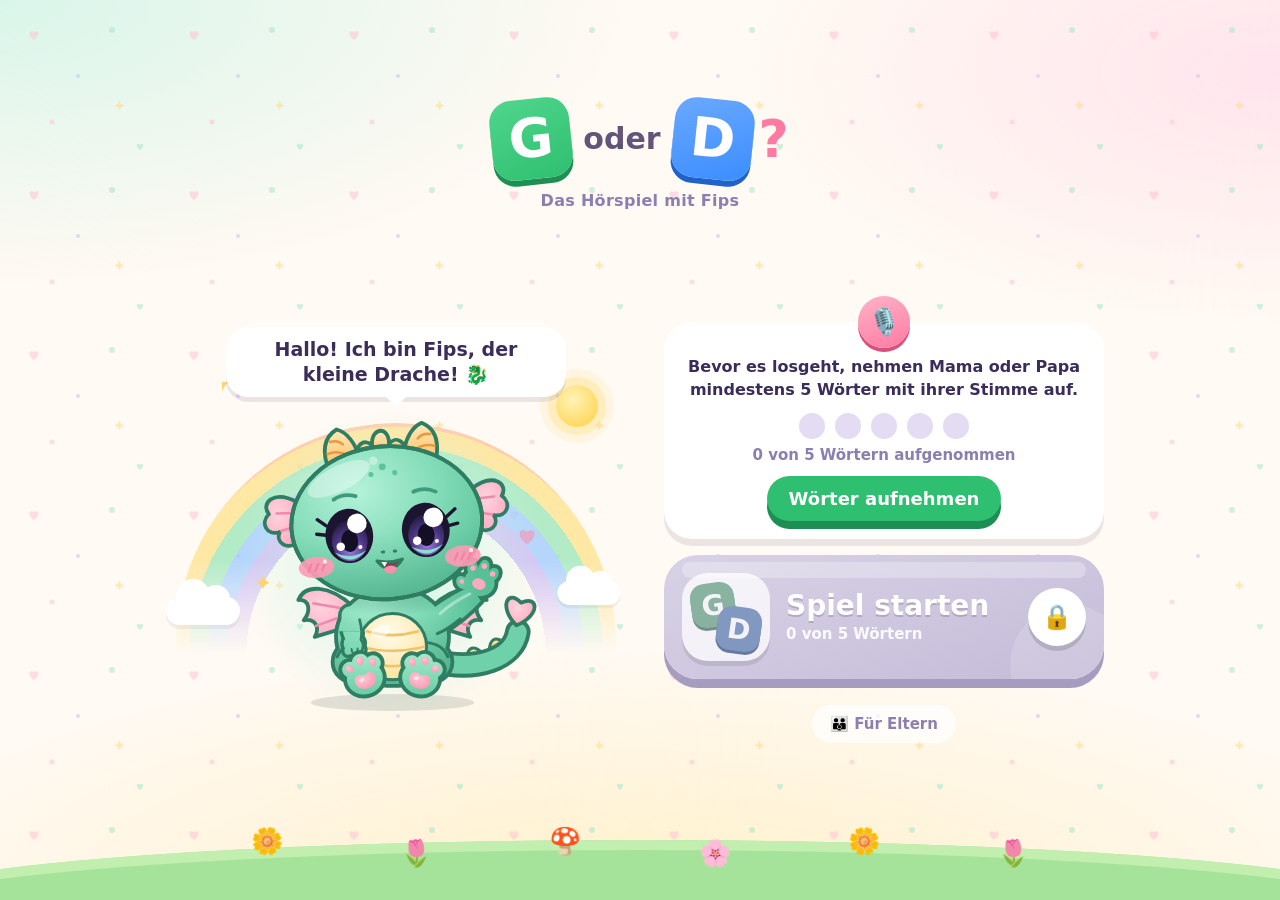
==== commit 5d319777: "Muffin-Party: größere Bühne, Holzschild, Sprechblasen an Fips, Hand-Anleitung - Fips, Decke und Tell" ====
--- a/src/index.html
+++ b/src/index.html
@@ -103,21 +103,26 @@
 <div class="overlay egg hidden" id="eggOverlay">
   <div class="egg-scene" id="eggScene" aria-hidden="true"></div>
   <button class="close-x" data-close="eggOverlay" aria-label="Schließen">✕</button>
+  <button class="egg-music" id="eggMusicBtn" aria-label="Musik an oder aus">🔊</button>
   <div class="egg-wrap">
     <div class="egg-top">
-      <h2 class="egg-title">🧁 Geheime Muffin-Party!</h2>
+      <h2 class="egg-title"><span>🧁 Geheime Muffin-Party!</span></h2>
       <div class="egg-chips">
         <span class="egg-chip" title="Muffins gegessen">🧁 <span id="eggEaten">0</span></span>
         <span class="egg-chip" title="Feuerstöße">🔥 <span id="eggFires">0</span></span>
-        <button class="egg-chip" id="eggMusicBtn" aria-label="Musik an oder aus">🔊</button>
-        <button class="egg-chip k-open" id="kOpen">👩‍🍳 Küche</button>
-      </div>
-    </div>
-    <div class="egg-bubble" id="eggBubble"></div>
-    <div class="egg-stage"><div class="egg-fips" id="eggFips"></div><div class="egg-baby" id="eggBaby" role="button" aria-label="Drachenei"></div></div>
+      </div>
+    </div>
+    <div class="egg-stage">
+      <div class="egg-bubble" id="eggBubble"></div>
+      <div class="egg-fips" id="eggFips"></div>
+      <div class="egg-baby" id="eggBaby" role="button" aria-label="Drachenei"></div>
+      <div class="bb-bubble" id="bbBubble"></div>
+    </div>
     <div class="egg-meter"><span>Bauch</span><span id="eggMeter"></span></div>
-    <div class="egg-tray" id="eggTray"></div>
-    <p class="egg-hint">Tippe auf einen Muffin – oder zieh ihn zu Fips! In der 👩‍🍳 Küche kannst du Muffins verzieren.</p>
+    <div class="egg-tray-row">
+      <div class="egg-tray" id="eggTray" aria-label="Muffins – antippen oder zu Fips ziehen"></div>
+      <button class="k-fab" id="kOpen" aria-label="Muffin-Küche: Muffins verzieren">👩‍🍳</button>
+    </div>
   </div>
   <!-- Muffin-Küche -->
   <div class="egg-kitchen hidden" id="eggKitchen">
--- a/src/css/style.css
+++ b/src/css/style.css
@@ -710,17 +710,27 @@
 @keyframes egFly3{0%,100%{transform:translate(0,0)}33%{transform:translate(80px,20px) rotate(14deg)}66%{transform:translate(-60px,30px) rotate(-14deg)}}
 .eg-sky{position:absolute;inset:0}
 /* --- Inhalt --- */
-.egg-wrap{position:relative;z-index:1;display:flex;flex-direction:column;align-items:center;gap:8px;width:100%;max-width:440px;
+.egg-wrap{position:relative;z-index:1;display:flex;flex-direction:column;align-items:center;gap:8px;width:100%;max-width:440px;flex:1;min-height:0;
   padding:max(12px,var(--safe-t)) max(14px,var(--safe-r)) max(12px,var(--safe-b)) max(14px,var(--safe-l))}
-.egg-top{display:flex;gap:8px;align-items:center;justify-content:center;flex-wrap:wrap;padding-inline:44px}
-.egg-chips{margin-inline:-44px}
-.egg-title{margin:0;font-size:clamp(15px,5vw,24px);white-space:nowrap;font-weight:900;color:var(--pink-dark);text-shadow:0 3px 0 #fff,0 -2px 0 #fff,2px 0 0 #fff,-2px 0 0 #fff}
+/* Kopf: Titel als Holzschild an der Wimpelkette, darunter die Zähler; Musik links oben, ✕ rechts oben */
+.egg-top{display:flex;flex-direction:column;gap:8px;align-items:center;padding-inline:50px;margin-bottom:56px}
+.egg-title{margin:4px 0 0;position:relative;rotate:-2deg}
+.egg-title span{display:block;font-size:clamp(13px,4.3vw,19px);white-space:nowrap;font-weight:900;color:#fff;text-shadow:0 2px 0 rgba(90,50,20,.4);
+  background:linear-gradient(180deg,#d9a26b,#b97a45);border:3px solid #8f5a2b;border-radius:12px;padding:5px 14px 6px;box-shadow:0 5px 0 rgba(90,50,20,.25)}
+.egg-title::before,.egg-title::after{content:"";position:absolute;bottom:100%;width:2px;height:40px;background:#8f5a2b}
+.egg-title::before{left:20px}.egg-title::after{right:20px}
+.egg-music{position:fixed;top:max(14px,var(--safe-t));left:max(14px,var(--safe-l));z-index:5;border:0;background:#f1eef8;border-radius:50%;width:40px;height:40px;font-size:19px;cursor:pointer;padding:0;box-shadow:0 3px 0 rgba(59,44,90,.1)}
 .egg-chips{display:flex;gap:6px}
 .egg-chip{background:rgba(255,255,255,.9);border-radius:999px;padding:4px 10px;font-size:15px;font-weight:900;box-shadow:0 3px 0 rgba(59,44,90,.1);border:0;color:var(--ink)}
 button.egg-chip{cursor:pointer;font-size:17px;padding:3px 10px}
-.egg-bubble{position:relative;background:#fff;border-radius:22px;padding:10px 18px;font-size:20px;font-weight:900;box-shadow:0 5px 0 rgba(59,44,90,.12);animation:pop .35s;text-align:center;min-height:48px;display:flex;align-items:center}
-.egg-bubble::after{content:"";position:absolute;bottom:-10px;left:50%;margin-left:-10px;border:10px solid transparent;border-top-color:#fff;border-bottom:0}
-.egg-stage{position:relative;width:min(270px,62vw,34svh);aspect-ratio:1;display:flex;align-items:flex-end;justify-content:center}
+/* Sprechblase hängt an Fips: sitzt links über seinem Kopf (rechts hin speit er Feuer) und wächst nach oben, der Zipfel zeigt zu ihm */
+.egg-bubble{position:absolute;z-index:3;left:-6%;bottom:86%;width:max-content;max-width:min(210px,62vw);background:#fff;border-radius:24px;padding:9px 15px;font-size:clamp(16px,4.6vw,19px);line-height:1.2;font-weight:900;box-shadow:0 5px 0 rgba(59,44,90,.12);animation:pop .35s;transform-origin:80% 100%}
+.egg-bubble:empty{display:none}
+.egg-bubble::after{content:"";position:absolute;bottom:-14px;right:26px;border-style:solid;border-width:16px 14px 0 6px;border-color:#fff transparent transparent;rotate:-12deg}
+.bb-bubble{position:absolute;z-index:3;left:-6%;bottom:37%;background:#fff;border-radius:16px;padding:4px 10px;font-size:15px;font-weight:900;white-space:nowrap;box-shadow:0 4px 0 rgba(59,44,90,.12);pointer-events:none;opacity:0;transition:opacity .25s;transform-origin:30% 100%}
+.bb-bubble.on{opacity:1;animation:pop .3s}
+.bb-bubble::after{content:"";position:absolute;bottom:-8px;left:24px;border:8px solid transparent;border-top-color:#fff;border-bottom:0}
+.egg-stage{position:relative;width:min(330px,80vw,40svh);aspect-ratio:1;display:flex;align-items:flex-end;justify-content:center;margin-top:auto}
 /* karierte Picknickdecke unter Fips */
 .egg-stage::before{content:"";position:absolute;left:-12%;right:-12%;bottom:-6%;height:34%;border-radius:50%;z-index:-1;
   background:repeating-conic-gradient(#ff8fa8 0 25%,#fff 0 50%) 0 0/26px 26px;box-shadow:inset 0 -6px 0 rgba(201,80,122,.25),0 6px 0 rgba(59,44,90,.08);border:4px solid #fff}
@@ -767,7 +777,13 @@
 #eggMeter{display:flex;gap:5px}
 #eggMeter i{width:16px;height:16px;border-radius:50%;background:#f1e6ee;box-shadow:inset 0 2px 0 rgba(0,0,0,.06);transition:background .3s,transform .3s}
 #eggMeter i.on{background:var(--pink);transform:scale(1.15)}
-.egg-tray{display:flex;gap:4px;justify-content:center;background:radial-gradient(ellipse at 50% 35%,#fff,#f4f0fb);border-radius:999px;padding:8px 16px;max-width:100%;box-shadow:0 7px 0 rgba(59,44,90,.12),inset 0 -4px 0 rgba(59,44,90,.06);border:3px solid #fff}
+.egg-tray-row{display:flex;align-items:center;gap:10px;max-width:100%;margin-bottom:4px}
+/* Küche: großer runder Knopf neben dem Teller */
+.k-fab{flex:none;width:64px;height:64px;border-radius:50%;border:4px solid #fff;background:radial-gradient(circle at 35% 30%,#fff 0 10%,#ffb3c8 45%,#ff88a8);box-shadow:0 6px 0 var(--pink-dark);font-size:32px;line-height:1;padding:0;cursor:pointer;position:relative;touch-action:manipulation}
+.k-fab:active{transform:translateY(4px);box-shadow:0 2px 0 var(--pink-dark)}
+.k-fab.fresh{animation:kFresh .8s ease-in-out infinite alternate;box-shadow:0 6px 0 var(--pink-dark),0 0 0 4px #ffd54a}
+.k-fab.fresh::after{content:"NEU";position:absolute;top:-8px;right:-10px;background:var(--pink);color:#fff;font-size:10px;font-weight:900;border-radius:999px;padding:2px 6px;box-shadow:0 2px 0 var(--pink-dark)}
+.egg-tray{min-width:0;display:flex;gap:4px;justify-content:center;background:radial-gradient(ellipse at 50% 35%,#fff,#f4f0fb);border-radius:999px;padding:8px 16px;max-width:100%;box-shadow:0 7px 0 rgba(59,44,90,.12),inset 0 -4px 0 rgba(59,44,90,.06);border:3px solid #fff}
 .egg-muffin{border:0;background:none;flex:0 1 58px;min-width:0;aspect-ratio:1;padding:0;cursor:grab;transition:transform .25s,opacity .25s;touch-action:none;position:relative}
 .egg-muffin svg{width:100%;height:100%;display:block;pointer-events:none}
 .egg-muffin:active{transform:scale(.92)}
@@ -779,7 +795,10 @@
 /* Handy quer: Fips links, alles andere rechts daneben */
 @media (orientation:landscape) and (height < 520px){
   .egg-wrap{max-width:760px;display:grid;grid-template-columns:auto minmax(0,1fr);column-gap:20px;align-items:center;justify-items:center;align-content:center;gap:6px 20px}
-  .egg-stage{grid-column:1;grid-row:1 / span 5;width:min(270px,40vw,62svh)}
+  .egg-stage{grid-column:1;grid-row:1 / span 5;width:min(270px,40vw,62svh);margin-top:0}
+  .egg-top{margin-bottom:0}
+  .egg-bubble{bottom:auto;top:-4%;left:auto;right:-30%}
+  .egg-bubble::after{right:auto;left:26px;border-width:16px 6px 0 14px;rotate:12deg}
   .egg-wrap > :not(.egg-stage){grid-column:2}
   .egg-hint{font-size:12px}
 }
@@ -952,7 +971,6 @@
 .k-kinds button.fresh::after{content:"NEU";position:absolute;top:-7px;right:-4px;background:var(--pink);color:#fff;font-size:9px;font-weight:900;border-radius:999px;padding:1px 5px;box-shadow:0 2px 0 var(--pink-dark);animation:kFresh 1s ease-in-out infinite alternate}
 @keyframes kFresh{to{transform:scale(1.15) rotate(6deg)}}
 .k-hint.say{opacity:1;color:var(--pink-dark)}
-.egg-chip.k-open.fresh{animation:kFresh .8s ease-in-out infinite alternate;box-shadow:0 0 0 3px #FFD54A,0 3px 0 rgba(59,44,90,.1)}
 
 /* ---------- Muffin-Party: Drachenei und Baby-Drache ---------- */
 .egg-baby{position:absolute;left:-14%;bottom:0;width:34%;aspect-ratio:1;cursor:pointer;touch-action:manipulation;z-index:1;-webkit-tap-highlight-color:transparent}
@@ -979,3 +997,15 @@
 @keyframes bbBlink{0%,92%,100%{transform:scaleY(1)}95%{transform:scaleY(.1)}}
 .egg-baby.puff::after{content:"🔥";position:absolute;right:-12%;top:18%;font-size:22px;animation:bbPuff .9s ease-out forwards;pointer-events:none}
 @keyframes bbPuff{0%{transform:scale(.2);opacity:0}30%{opacity:1}100%{transform:translate(18px,-28px) scale(1.3);opacity:0}}
+
+/* Erster Besuch: eine Hand zeigt, wie ein Muffin zu Fips kommt (verschwindet nach dem ersten Füttern) */
+.egg-howto{position:fixed;inset:0;z-index:6;pointer-events:none}
+.egg-howto svg{position:absolute;inset:0;width:100%;height:100%}
+.egg-howto .ht-ghost{position:absolute;width:50px;height:50px;opacity:.6;margin:-25px 0 0 -25px}
+.egg-howto .ht-ghost svg{position:static}
+.egg-howto .ht-hand{position:absolute;font-size:44px;line-height:1;margin:-6px 0 0 -14px;filter:drop-shadow(0 4px 0 rgba(59,44,90,.2))}
+/* Küche: Schloss als Bildfolge – 🎧 ✅ ×7 ➜ 🍒 */
+.k-lockpic{display:inline-flex;align-items:center;gap:6px;background:#fff;border-radius:999px;padding:4px 14px;box-shadow:0 4px 0 rgba(59,44,90,.12),0 0 0 3px #ffd54a;font-size:24px;line-height:1.2;animation:pop .3s}
+.k-lockpic b{font-size:18px;font-weight:900;color:var(--pink-dark)}
+.k-lockpic i{font-style:normal;font-size:18px;color:var(--muted)}
+.k-lockpic .k-ico{width:1em;height:1em;display:inline-block;vertical-align:middle}
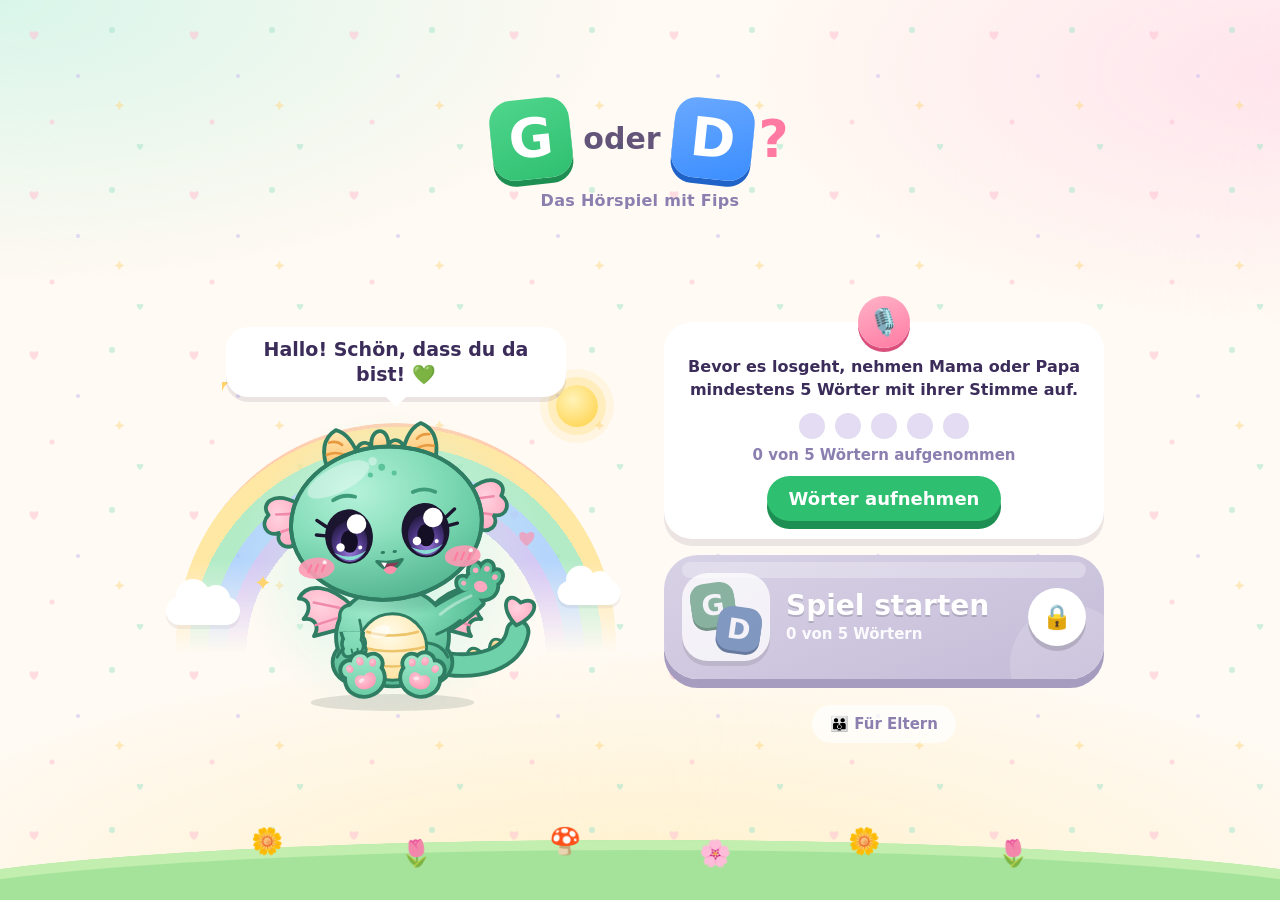
==== commit 1eec88ea: "Muffin-Party: Muffin-Fabrik als zweite Möglichkeit neben der Küche Neben dem Küchen-Knopf gibt es ei" ====
--- a/src/index.html
+++ b/src/index.html
@@ -122,9 +122,12 @@
     <div class="egg-tray-row">
       <div class="egg-tray" id="eggTray" aria-label="Muffins – antippen oder zu Fips ziehen"></div>
       <button class="k-fab" id="kOpen" aria-label="Muffin-Küche: Muffins verzieren">👩‍🍳</button>
+      <button class="k-fab f-fab" id="fOpen" aria-label="Muffin-Fabrik: Muffins backen">🏭</button>
     </div>
   </div>
   <!-- Muffin-Küche -->
+  <!-- Muffin-Fabrik (eigene Seite, eingebettet) -->
+  <div class="egg-factory hidden" id="eggFactory"></div>
   <div class="egg-kitchen hidden" id="eggKitchen">
     <div class="k-panel">
       <button class="close-x" id="kClose" aria-label="Küche schließen">✕</button>
--- a/src/css/style.css
+++ b/src/css/style.css
@@ -1009,3 +1009,11 @@
 .k-lockpic b{font-size:18px;font-weight:900;color:var(--pink-dark)}
 .k-lockpic i{font-style:normal;font-size:18px;color:var(--muted)}
 .k-lockpic .k-ico{width:1em;height:1em;display:inline-block;vertical-align:middle}
+
+/* ---------- Muffin-Party: Fabrik als zweite Möglichkeit neben der Küche ---------- */
+.k-fab.f-fab{background:radial-gradient(circle at 35% 30%,#fff 0 10%,#B8F0DA 45%,#7DD9B4);box-shadow:0 6px 0 #2F9B7A}
+.k-fab.f-fab:active{box-shadow:0 2px 0 #2F9B7A}
+.egg-tray-row .k-fab{width:56px;height:56px;font-size:28px}
+.egg-factory{position:fixed;inset:0;z-index:30;background:#FCE4EE}
+.egg-factory iframe{position:absolute;border:0;top:var(--safe-t);left:var(--safe-l);width:calc(100% - var(--safe-l) - var(--safe-r));height:calc(100% - var(--safe-t) - var(--safe-b));display:block}
+.egg-factory .f-close{position:absolute;top:calc(var(--safe-t) + 12px);left:calc(var(--safe-l) + 12px);right:auto;z-index:2;background:#fff;box-shadow:0 3px 0 rgba(94,46,74,.15)}
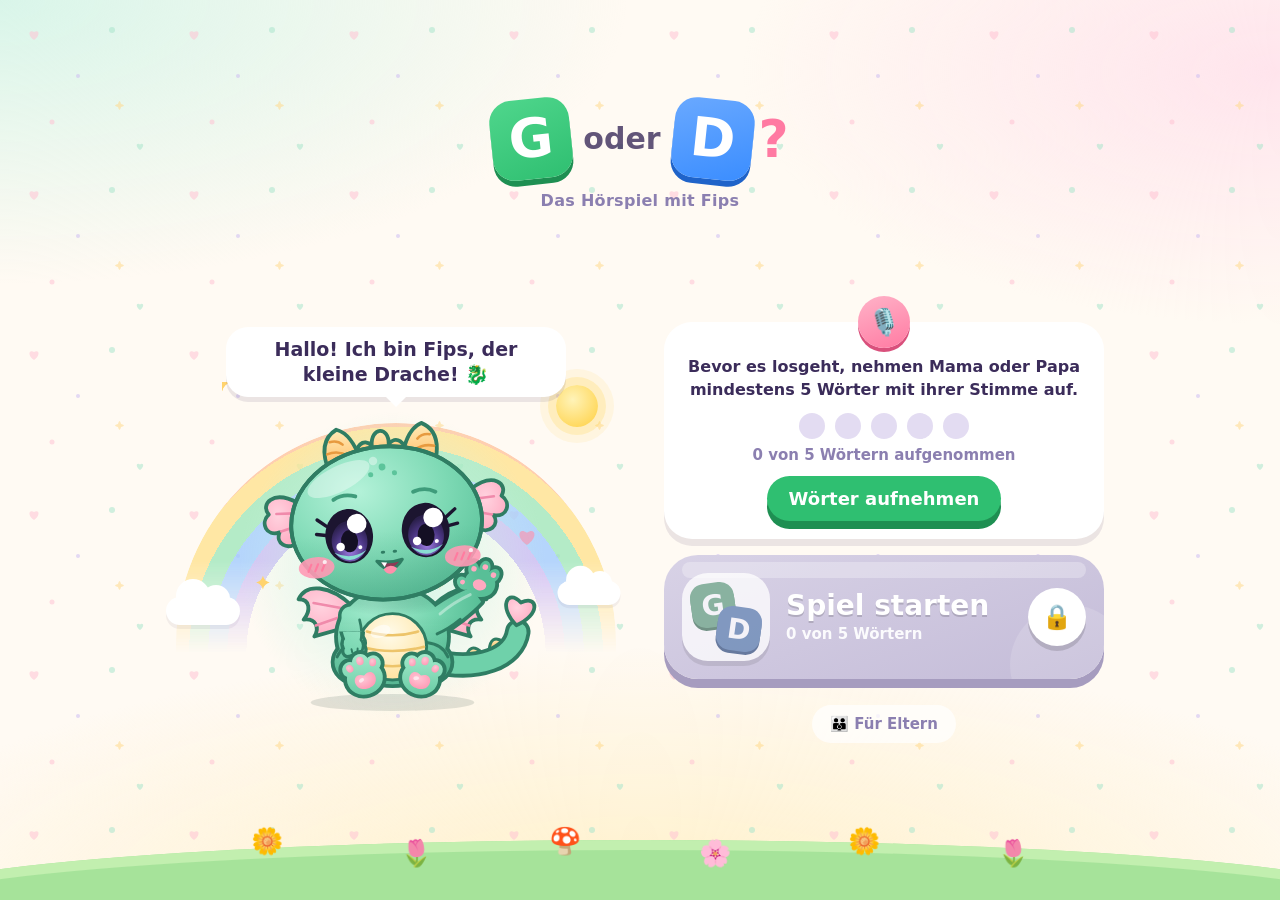
==== commit 8a314fb4: "Elternbereich: Zwischen-Feier abschaltbar, sehr ähnliche Wörter nur auf Wunsch - Neuer Bereich „Eins" ====
--- a/src/index.html
+++ b/src/index.html
@@ -160,6 +160,13 @@
       </button>
     </div>
     <div class="progress-box" id="progressBox"></div>
+    <div class="settings-box">
+      <h3>⚙️ Einstellungen</h3>
+      <label class="opt"><input type="checkbox" data-opt="party"><span class="sw" aria-hidden="true"></span>
+        <span class="opt-txt"><b>Zwischen-Feier</b><small>Nach 3 richtigen Antworten hintereinander tanzt Fips kurz. Ausschalten, um ohne Unterbrechung zu üben.</small></span></label>
+      <label class="opt"><input type="checkbox" data-opt="pairs"><span class="sw" aria-hidden="true"></span>
+        <span class="opt-txt"><b>Sehr ähnliche Wörter</b><small>Hörpaare wie Gaumen / Daumen oder Nagel / Nadel spielen mit. Ohne Bild sind sie sehr schwer auseinanderzuhalten – eher für Fortgeschrittene.</small></span></label>
+    </div>
     <div class="parents-grid">
     <div class="menu">
       <div class="privacy">
--- a/src/css/style.css
+++ b/src/css/style.css
@@ -18,8 +18,9 @@
 /* Kein Zoomen: nur Wischen erlaubt (kein Doppeltipp-Zoom, kein Auseinanderziehen) */
 html,body{touch-action:pan-x pan-y;-webkit-text-size-adjust:100%;text-size-adjust:100%}
 /* Die Sperre gilt nur bis zum nächsten scrollbaren Bereich (Küche, Elternbereich, Finale …) –
-   deshalb für jedes Element: kein Doppeltipp-Zoom (Zwei-Finger-Zoom fängt util.js ab) */
-*,*::before,*::after{touch-action:manipulation}
+   deshalb für jedes Element: nur Wischen. „manipulation“ würde das Auseinanderziehen mit zwei Fingern
+   erlauben – im scrollbaren Finale ließ sich so zoomen (util.js fängt das auf dem iPhone nicht immer ab) */
+*,*::before,*::after{touch-action:pan-x pan-y}
 body{
   font-family:"Nunito","Varela Round","Arial Rounded MT Bold","Trebuchet MS",system-ui,sans-serif;
   color:var(--ink);
@@ -43,6 +44,12 @@
 }
 button{font-family:inherit;color:inherit}
 .hidden{display:none !important}
+/* Was ganz verdeckt ist, ruht: Finale und Muffin-Party decken den Bildschirm komplett ab, die Fabrik die Party.
+   Ohne das zeichnet das Handy alle Animationen darunter weiter mit (Sonne, Wolken, Feuerwerk, Lichterkette …),
+   obwohl sie niemand sieht – und die sichtbaren ruckeln. */
+body:has(> #endOverlay:not(.hidden), > #eggOverlay:not(.hidden)) > .screen,
+body:has(> #eggOverlay:not(.hidden)) > #endOverlay,
+#eggOverlay:has(> #eggFactory:not(.hidden)) > :not(#eggFactory){visibility:hidden}
 
 .screen{position:relative;z-index:1;max-width:500px;margin:0 auto;min-height:100svh;display:flex;flex-direction:column;gap:16px;
   padding:calc(14px + var(--safe-t)) max(16px,var(--safe-r)) calc(120px + var(--safe-b)) max(16px,var(--safe-l))}
@@ -585,8 +592,11 @@
 .st-tile{position:absolute;left:0;bottom:30px;width:64px;height:64px;border-radius:18px;display:flex;align-items:center;justify-content:center;font-size:46px;font-weight:900;line-height:1;overflow:hidden}
 /* grau → glüht → verkohlt */
 .st-tile.off{background:linear-gradient(160deg,#e9e4f4,#c9c2d9);color:#8b7fb0;box-shadow:0 5px 0 #a79cc4;animation:stHeat 2s var(--t) both}
+/* der glühende Buchstabe liegt fertig gemalt darüber und wird nur eingeblendet (Farbe/Schatten animieren hieße: jedes Bild neu malen) */
+.st-hot{position:absolute;inset:0;display:flex;align-items:center;justify-content:center;color:#ffcf6a;text-shadow:0 0 10px #ff9a3d;opacity:0;animation:stHot 2s var(--t) both}
+@keyframes stHot{0%{opacity:0}25%,100%{opacity:1}}
 .st-char{position:absolute;inset:0;background:radial-gradient(circle at 50% 110%,#ffb13b 0 18%,#e8603c 34%,#4a2e3a 62%,#2a1f2e 100%);opacity:0;animation:stChar 2s var(--t) both}
-@keyframes stHeat{0%{color:#8b7fb0;transform:none}25%{color:#ffcf6a;text-shadow:0 0 10px #ff9a3d}40%{transform:translateX(-2px) rotate(-2deg)}50%{transform:translateX(2px) rotate(2deg)}60%{transform:translateX(-1px)}85%{color:#ffcf6a;opacity:1;transform:none}100%{color:#ffcf6a;opacity:0}}
+@keyframes stHeat{0%{transform:none}40%{transform:translateX(-2px) rotate(-2deg)}50%{transform:translateX(2px) rotate(2deg)}60%{transform:translateX(-1px)}85%{opacity:1;transform:none}100%{opacity:0}}
 @keyframes stChar{0%{opacity:0}35%{opacity:.95}100%{opacity:.95}}
 .st-tile.off{isolation:isolate} .st-tile.off .st-char{z-index:-1}
 /* Flammen, die den Buchstaben erfassen und an ihm hochklettern */
@@ -605,7 +615,7 @@
 .st-bits{position:absolute;left:0;bottom:30px;width:64px;height:64px;pointer-events:none}
 .st-bits i{position:absolute;width:16px;height:16px;border-radius:4px;background:radial-gradient(circle at 40% 40%,#6b4a52,#2a1f2e);box-shadow:inset 0 0 4px 1px rgba(255,140,60,.9);opacity:0;
   animation:stBit 1.3s calc(var(--t) + 1.95s + var(--d)) cubic-bezier(.5,0,.8,.6) forwards}
-@keyframes stBit{0%{opacity:1;transform:none}15%{opacity:1;transform:translate(calc(var(--x) * .15),-6px) rotate(calc(var(--r) * .1))}75%{opacity:1;transform:translate(var(--x),var(--y)) rotate(var(--r)) scale(.7);box-shadow:inset 0 0 2px 0 rgba(255,140,60,.3)}100%{opacity:0;transform:translate(var(--x),calc(var(--y) + 4px)) rotate(var(--r)) scale(.2)}}
+@keyframes stBit{0%{opacity:1;transform:none}15%{opacity:1;transform:translate(calc(var(--x) * .15),-6px) rotate(calc(var(--r) * .1))}75%{opacity:1;transform:translate(var(--x),var(--y)) rotate(var(--r)) scale(.7)}100%{opacity:0;transform:translate(var(--x),calc(var(--y) + 4px)) rotate(var(--r)) scale(.2)}}
 .st-tile.off{animation:stHeat 2s var(--t) both}
 .st-post{animation:stPost 1.2s calc(var(--t) + 1.6s) ease-in forwards}
 @keyframes stPost{0%{filter:none;transform:none}35%{filter:brightness(.35) sepia(1) hue-rotate(-30deg);transform:none}100%{filter:brightness(.25);transform:scaleY(0);opacity:.6}}
@@ -641,6 +651,40 @@
 .fin-svg .fb-ring2{animation:fbSpin .35s linear infinite reverse}
 @keyframes fbSpin{from{transform:rotate(-6deg) scale(1,1)}50%{transform:rotate(6deg) scale(1.07,.95)}to{transform:rotate(-6deg) scale(1,1)}}
 .fin-svg .fb-halo{animation:fbFlick .15s linear infinite alternate}
+/* Im Finale kommen Strahl, Feuerbälle, Funken und Feuerball als eigene Ebenen über die Szene (storyFire in finale.js):
+   es ändern sich nur transform und opacity – das läuft auf der Grafikkarte und bleibt flüssig.
+   Gezeichnet in Fips' SVG-Einheiten (Nullpunkt = Maul), --u rechnet in Pixel um, --bt = Sekunden bis zum Feuer. */
+.st-fire{position:absolute;width:0;height:0;z-index:3;pointer-events:none;transform:scale(var(--u))}
+.st-fire div,.st-fire i,.st-fire svg{position:absolute;left:0;top:0;display:block}
+.sf-jet{width:0;height:0;transform:rotate(var(--ang))}
+.sf-cone{width:0;height:0;transform-origin:0 0;transform:scale(0,.4);will-change:transform,opacity;animation:sfCone 1.1s var(--bt) cubic-bezier(.2,.8,.3,1) forwards}
+.st-fire .sf-cone svg{top:-54px;width:120px;height:108px;overflow:visible;transform-origin:0 50%}
+.sf-outer{will-change:transform;animation:sfFlick .09s linear var(--bt) 13 alternate}
+.sf-mid{will-change:transform;animation:sfFlick .07s linear var(--bt) 17 alternate-reverse}
+@keyframes sfCone{0%{transform:scale(0,.4);opacity:1}28%{transform:scale(var(--k),1);opacity:1}85%{transform:scale(calc(var(--k) * 1.03),1.18);opacity:1}100%{transform:scale(calc(var(--k) * 1.06),1.35);opacity:0}}
+@keyframes sfFlick{from{transform:scaleY(.86) skewX(-2deg)}to{transform:scaleY(1.12) skewX(2deg)}}
+/* Feuerbälle: orange, darüber ein heller Kern, der unterwegs verblasst – so wandert die Farbe von hellgelb nach orange */
+.sf-puff,.sf-spark{border-radius:50%;opacity:0;will-change:transform,opacity}
+.sf-puff{background:#FF8A3D;animation:sfPuff .42s calc(var(--bt) + var(--j) * .03s) linear 2}
+.sf-puff::before{content:"";position:absolute;inset:0;border-radius:50%;background:radial-gradient(circle,#FFF6C0 0 30%,#FFD54A 80%);will-change:opacity;animation:sfHot .42s calc(var(--bt) + var(--j) * .03s) linear 2}
+.sf-spark{background:#FFF3A0;animation:sfSpark .5s calc(var(--bt) + .1s + var(--j) * .06s) ease-out 2}
+@keyframes sfPuff{0%{transform:translate(4px,0) scale(.3);opacity:1}70%{opacity:.95}100%{transform:translate(calc(var(--len) * 1px),calc(var(--oy) * 1px)) scale(1.9);opacity:0}}
+@keyframes sfHot{0%,20%{opacity:1}80%,100%{opacity:0}}
+@keyframes sfSpark{0%{transform:translate(10px,0);opacity:1}100%{transform:translate(calc(var(--len) * .9px),calc(var(--oy) * 1px));opacity:0}}
+/* Feuerball am Maul (2 Einheiten unter dem Strahl-Ansatz, wie im SVG) */
+.st-fire .sf-ball{top:2px;width:0;height:0;transform:scale(0);will-change:transform;animation:sfBall 1.25s calc(var(--bt) - .1s) cubic-bezier(.2,.9,.3,1.2) forwards}
+.st-fire .sf-ball svg{left:-64px;top:-48px;width:128px;height:96px;overflow:visible}
+.st-fire .sf-halo{left:-58px;top:-58px;width:116px;height:116px;border-radius:50%;background:radial-gradient(closest-side,rgba(255,177,59,.55) 40%,rgba(255,138,61,0));will-change:transform;animation:sfFlick .15s linear calc(var(--bt) - .1s) 9 alternate}
+.sf-ring{will-change:transform;animation:sfSpin .5s linear calc(var(--bt) - .1s) 3}
+.sf-ring2{will-change:transform;animation:sfSpin .35s linear calc(var(--bt) - .1s) 4 reverse}
+@keyframes sfBall{0%{transform:scale(0)}14%{transform:scale(1.2)}24%,82%{transform:scale(1)}100%{transform:scale(0)}}
+@keyframes sfSpin{from{transform:rotate(-6deg) scale(1,1)}50%{transform:rotate(6deg) scale(1.07,.95)}to{transform:rotate(-6deg) scale(1,1)}}
+/* Zum Ausmessen (storyAim): Fips und Landschaft stehen kurz so, wie sie beim Feuer stehen */
+.story.aim .st-fips,.story.aim .st-lean,.story.aim .st-walk,.story.aim .st-strip,.story.aim .fin-svg .tilt{animation:none!important}
+.story.aim .st-lean{transform:rotate(8deg) translateX(6px)}
+.story.aim .fin-svg .tilt{transform:rotate(9deg) translateX(8px)}
+.story.aim1 .st-strip{transform:translateX(-30%)}
+.story.aim2 .st-strip{transform:translateX(-60%)}
 /* Kopf dreht sich zum Buchstaben, solange Fips Feuer speit */
 .st-walk .fin-svg .tilt{animation:stHead 10.3s ease-in-out both}
 @keyframes stHead{0%,22.3%{transform:none}26.2%,37.9%{transform:rotate(9deg) translateX(8px)}41.3%,71.8%{transform:none}75.7%,87.4%{transform:rotate(9deg) translateX(8px)}90.8%,100%{transform:none}}
@@ -675,7 +719,8 @@
 }
 
 /* ================= Easter Egg: Fips' geheime Muffin-Party ================= */
-.overlay.egg{background:linear-gradient(180deg,#9fd8ff 0%,#cdeaff 38%,#ffe9d6 70%,#ffd9e6 100%);backdrop-filter:none;overflow:hidden;flex-direction:column;padding:0}
+html.egg-open,html.egg-open body{overflow:hidden;overscroll-behavior:none}
+.overlay.egg{touch-action:none;overscroll-behavior:none;background:linear-gradient(180deg,#9fd8ff 0%,#cdeaff 38%,#ffe9d6 70%,#ffd9e6 100%);backdrop-filter:none;overflow:hidden;flex-direction:column;padding:0}
 .overlay.egg .close-x{position:fixed;top:max(14px,var(--safe-t));right:max(14px,var(--safe-r));z-index:5}
 /* --- Bühne: Sommerwiese --- */
 .egg-scene{position:absolute;inset:0;pointer-events:none;overflow:hidden}
@@ -734,7 +779,7 @@
 /* karierte Picknickdecke unter Fips */
 .egg-stage::before{content:"";position:absolute;left:-12%;right:-12%;bottom:-6%;height:34%;border-radius:50%;z-index:-1;
   background:repeating-conic-gradient(#ff8fa8 0 25%,#fff 0 50%) 0 0/26px 26px;box-shadow:inset 0 -6px 0 rgba(201,80,122,.25),0 6px 0 rgba(59,44,90,.08);border:4px solid #fff}
-.egg-fips{width:100%;--fat:0;transform-origin:50% 95%;touch-action:manipulation;cursor:pointer;position:relative}
+.egg-fips{width:100%;--fat:0;transform-origin:50% 95%;touch-action:pan-x pan-y;cursor:pointer;position:relative}
 .egg-fips .fin-svg{overflow:visible}
 /* --- Fips wird rund: eigener Kugelbauch, Arme rutschen nach außen, Pausbacken und Doppelkinn --- */
 .egg-fips .fin-svg .egg-belly{transform-origin:200px 360px;transform:scale(calc(1 + var(--fat) * .17),calc(1 + var(--fat) * .1));transition:transform .7s cubic-bezier(.3,1.8,.5,1)}
@@ -779,7 +824,7 @@
 #eggMeter i.on{background:var(--pink);transform:scale(1.15)}
 .egg-tray-row{display:flex;align-items:center;gap:10px;max-width:100%;margin-bottom:4px}
 /* Küche: großer runder Knopf neben dem Teller */
-.k-fab{flex:none;width:64px;height:64px;border-radius:50%;border:4px solid #fff;background:radial-gradient(circle at 35% 30%,#fff 0 10%,#ffb3c8 45%,#ff88a8);box-shadow:0 6px 0 var(--pink-dark);font-size:32px;line-height:1;padding:0;cursor:pointer;position:relative;touch-action:manipulation}
+.k-fab{flex:none;width:64px;height:64px;border-radius:50%;border:4px solid #fff;background:radial-gradient(circle at 35% 30%,#fff 0 10%,#ffb3c8 45%,#ff88a8);box-shadow:0 6px 0 var(--pink-dark);font-size:32px;line-height:1;padding:0;cursor:pointer;position:relative;touch-action:pan-x pan-y}
 .k-fab:active{transform:translateY(4px);box-shadow:0 2px 0 var(--pink-dark)}
 .k-fab.fresh{animation:kFresh .8s ease-in-out infinite alternate;box-shadow:0 6px 0 var(--pink-dark),0 0 0 4px #ffd54a}
 .k-fab.fresh::after{content:"NEU";position:absolute;top:-8px;right:-10px;background:var(--pink);color:#fff;font-size:10px;font-weight:900;border-radius:999px;padding:2px 6px;box-shadow:0 2px 0 var(--pink-dark)}
@@ -850,7 +895,7 @@
 .k-row b{font-size:14px;font-weight:900}
 /* große Farbtupfer für Kinderfinger: füllen die Zeile, bis max. 54px */
 .k-swatches{display:flex;gap:8px;width:100%;justify-content:center}
-.k-swatches button{flex:1 1 0;min-width:0;max-width:54px;aspect-ratio:1;border-radius:50%;background:radial-gradient(circle at 35% 30%,#fff 0 12%,var(--c) 45%);border:4px solid var(--b);cursor:pointer;padding:0;touch-action:manipulation;transition:transform .15s}
+.k-swatches button{flex:1 1 0;min-width:0;max-width:54px;aspect-ratio:1;border-radius:50%;background:radial-gradient(circle at 35% 30%,#fff 0 12%,var(--c) 45%);border:4px solid var(--b);cursor:pointer;padding:0;touch-action:pan-x pan-y;transition:transform .15s}
 .k-swatches button.on{outline:4px solid var(--pink);outline-offset:1px;transform:scale(1.04)}
 .k-swatches button:active{transform:scale(.92)}
 .k-actions{display:flex;flex-wrap:wrap;gap:8px;justify-content:center;margin-top:8px}
@@ -943,6 +988,19 @@
 .pg-word small{font-size:12px;font-weight:800;color:var(--muted)}
 .pg-reset{margin-top:10px;border:0;background:none;color:var(--muted);font-size:13px;font-weight:800;text-decoration:underline;cursor:pointer;padding:0}
 .backup-box{background:#eef6ff;border-color:#cfe3ff;margin:14px 0 0}
+/* Einstellungen im Elternbereich: Schalter */
+.settings-box{text-align:left;background:var(--soft);border:3px solid #e6dff5;border-radius:20px;padding:10px 16px 6px;margin:0 0 14px}
+.settings-box h3{margin:2px 0 4px;font-size:18px;font-weight:900;color:var(--ink)}
+.opt{position:relative;display:flex;align-items:flex-start;gap:12px;padding:10px 0;cursor:pointer}
+.opt + .opt{border-top:2px solid #ebe5f7}
+.opt input{position:absolute;opacity:0;width:1px;height:1px;margin:0}
+.opt .sw{flex:none;position:relative;width:52px;height:30px;margin-top:1px;border-radius:999px;background:#cfc8e0;transition:background .2s}
+.opt .sw::after{content:"";position:absolute;left:3px;top:3px;width:24px;height:24px;border-radius:50%;background:#fff;box-shadow:0 2px 0 rgba(59,44,90,.2);transition:transform .2s}
+.opt input:checked + .sw{background:var(--g)}
+.opt input:checked + .sw::after{transform:translateX(22px)}
+.opt input:focus-visible + .sw{outline:3px solid var(--d);outline-offset:2px}
+.opt-txt{display:flex;flex-direction:column;gap:2px;font-size:16px;line-height:1.35}
+.opt-txt small{font-size:14px;line-height:1.4;color:var(--ink);opacity:.75}
 .backup-box h3{color:var(--d-dark)}
 .bk-actions{display:flex;gap:16px 10px;flex-wrap:wrap}
 /* Schmaler Kasten: untereinander, volle Breite, mit Luft für den Schatten */
@@ -973,7 +1031,7 @@
 .k-hint.say{opacity:1;color:var(--pink-dark)}
 
 /* ---------- Muffin-Party: Drachenei und Baby-Drache ---------- */
-.egg-baby{position:absolute;left:-14%;bottom:0;width:34%;aspect-ratio:1;cursor:pointer;touch-action:manipulation;z-index:1;-webkit-tap-highlight-color:transparent}
+.egg-baby{position:absolute;left:-14%;bottom:0;width:34%;aspect-ratio:1;cursor:pointer;touch-action:pan-x pan-y;z-index:1;-webkit-tap-highlight-color:transparent}
 .egg-baby:empty{display:none}
 .egg-baby svg{width:100%;height:100%;display:block;overflow:visible}
 .egg-baby.is-egg{width:24%;left:-6%}
@@ -1016,4 +1074,4 @@
 .egg-tray-row .k-fab{width:56px;height:56px;font-size:28px}
 .egg-factory{position:fixed;inset:0;z-index:30;background:#FCE4EE}
 .egg-factory iframe{position:absolute;border:0;top:var(--safe-t);left:var(--safe-l);width:calc(100% - var(--safe-l) - var(--safe-r));height:calc(100% - var(--safe-t) - var(--safe-b));display:block}
-.egg-factory .f-close{position:absolute;top:calc(var(--safe-t) + 12px);left:calc(var(--safe-l) + 12px);right:auto;z-index:2;background:#fff;box-shadow:0 3px 0 rgba(94,46,74,.15)}
+.egg-factory .f-close{position:absolute;top:calc(var(--safe-t) + 12px);right:calc(var(--safe-r) + 12px);left:auto;z-index:2;background:#fff;box-shadow:0 3px 0 rgba(94,46,74,.15)}
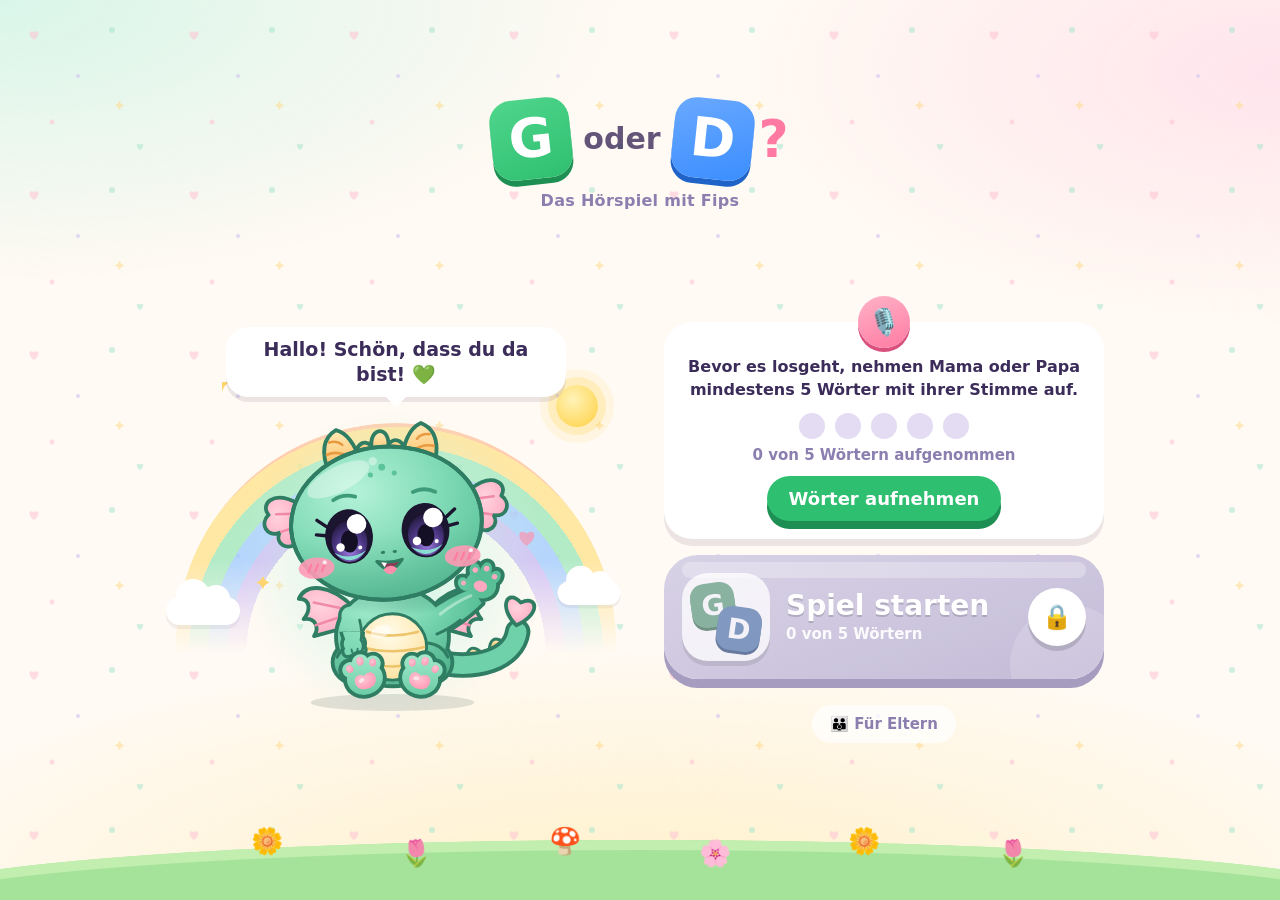
==== commit 9c832318: "Muffin-Party leichter erreichbar: 10-mal kitzeln oder Knopf im Finale - Kitzeln: die Party beginnt, " ====
--- a/src/index.html
+++ b/src/index.html
@@ -94,7 +94,7 @@
       <div class="fin-stars" id="endStars"></div>
       <p id="endText"></p>
       <button class="bigbtn" id="restartBtn">Nochmal 🔁</button>
-      <p><button class="parents-btn" id="endHome">🏠 Zum Start</button></p>
+      <p class="fin-more"><button class="party-btn" id="endParty">🧁 Zur Muffin-Party</button><button class="parents-btn" id="endHome">🏠 Zum Start</button></p>
     </div>
   </div>
 </div>
--- a/src/css/style.css
+++ b/src/css/style.css
@@ -477,6 +477,11 @@
 .fin-panel{padding:14px 18px 10px}
 .fin-panel h1{margin:2px 0 4px}
 .fin-panel p{margin:6px 0 12px}
+/* unter „Nochmal“: Muffin-Party als Belohnung fürs Üben, daneben zurück zum Start */
+.fin-more{display:flex;flex-wrap:wrap;align-items:center;justify-content:center;gap:10px;margin-top:14px!important}
+.fin-more .parents-btn{margin-top:0}
+.party-btn{border:0;border-radius:999px;padding:11px 18px;font-size:16px;font-weight:900;background:linear-gradient(160deg,#ff9dbb,var(--pink));color:#fff;box-shadow:0 5px 0 var(--pink-dark);cursor:pointer}
+.party-btn:active{transform:translateY(3px);box-shadow:0 2px 0 var(--pink-dark)}
 .fin-stars{display:flex;justify-content:center;gap:4px;margin:2px 0}
 .fin-star{width:40px;height:40px;fill:#EEE8F7;stroke:#D5CCE8;animation:starIn .45s calc(.3s + var(--i) * .18s) both}
 .fin-star.on{fill:url(#pg-gold);stroke:#A87500;filter:drop-shadow(0 3px 0 rgba(168,117,0,.25))}
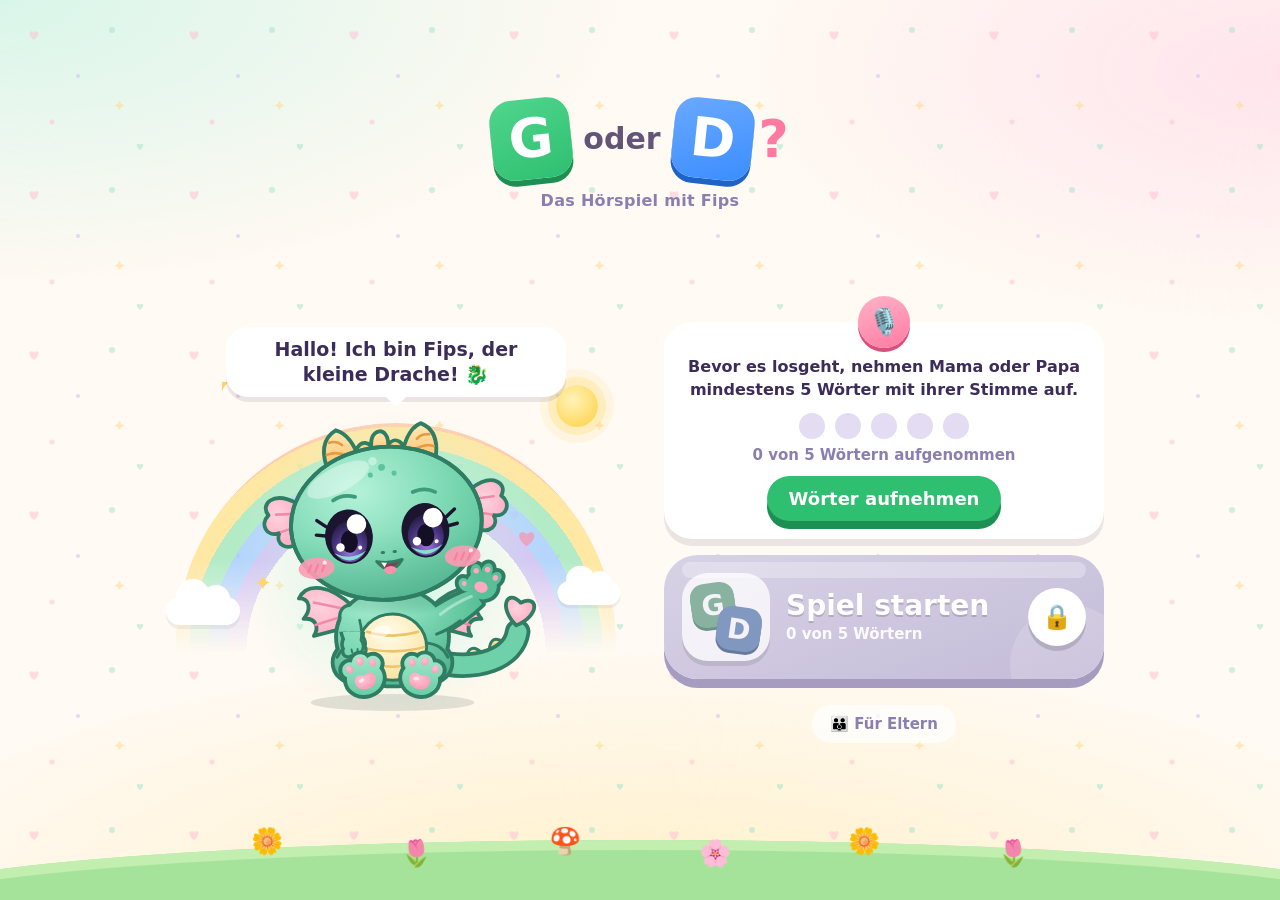
==== commit bd3c518b: "Muffin-Party nur noch als Belohnung: bei 10 von 10 oder nach drei gespielten Runden - Kitzeln führt " ====
--- a/src/index.html
+++ b/src/index.html
@@ -94,7 +94,7 @@
       <div class="fin-stars" id="endStars"></div>
       <p id="endText"></p>
       <button class="bigbtn" id="restartBtn">Nochmal 🔁</button>
-      <p class="fin-more"><button class="party-btn" id="endParty">🧁 Zur Muffin-Party</button><button class="parents-btn" id="endHome">🏠 Zum Start</button></p>
+      <p class="fin-more"><button class="party-btn hidden" id="endParty">🧁 Zur Muffin-Party</button><span class="party-hint hidden" id="endPartyHint"></span><button class="parents-btn" id="endHome">🏠 Zum Start</button></p>
     </div>
   </div>
 </div>
--- a/src/css/style.css
+++ b/src/css/style.css
@@ -477,10 +477,11 @@
 .fin-panel{padding:14px 18px 10px}
 .fin-panel h1{margin:2px 0 4px}
 .fin-panel p{margin:6px 0 12px}
-/* unter „Nochmal“: Muffin-Party als Belohnung fürs Üben, daneben zurück zum Start */
+/* unter „Nochmal“: Muffin-Party als Belohnung fürs Üben (oder wie viele Runden noch fehlen), daneben zurück zum Start */
 .fin-more{display:flex;flex-wrap:wrap;align-items:center;justify-content:center;gap:10px;margin-top:14px!important}
 .fin-more .parents-btn{margin-top:0}
 .party-btn{border:0;border-radius:999px;padding:11px 18px;font-size:16px;font-weight:900;background:linear-gradient(160deg,#ff9dbb,var(--pink));color:#fff;box-shadow:0 5px 0 var(--pink-dark);cursor:pointer}
+.party-hint{border-radius:999px;padding:8px 14px;font-size:14px;font-weight:800;color:var(--pink-dark);background:#fff0f5;border:2px dashed #ffc2d4}
 .party-btn:active{transform:translateY(3px);box-shadow:0 2px 0 var(--pink-dark)}
 .fin-stars{display:flex;justify-content:center;gap:4px;margin:2px 0}
 .fin-star{width:40px;height:40px;fill:#EEE8F7;stroke:#D5CCE8;animation:starIn .45s calc(.3s + var(--i) * .18s) both}
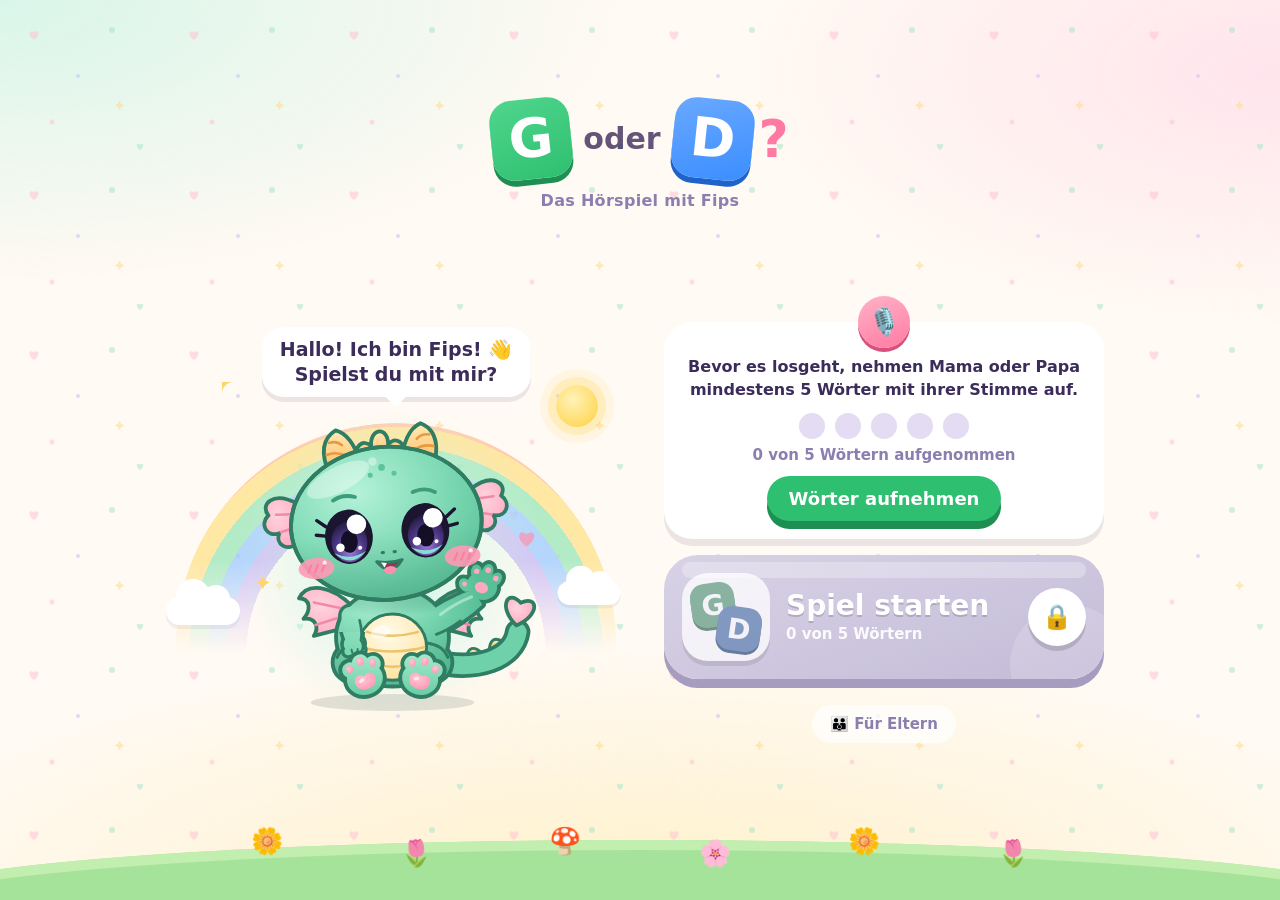
==== commit 69585aaf: "Tipp-Bild bei sehr ähnlichen Wörtern (Hörpaare) Bei Gaumen / Daumen, Nagel / Nadel usw. zeigt die Ka" ====
--- a/src/index.html
+++ b/src/index.html
@@ -165,7 +165,7 @@
       <label class="opt"><input type="checkbox" data-opt="party"><span class="sw" aria-hidden="true"></span>
         <span class="opt-txt"><b>Zwischen-Feier</b><small>Nach 3 richtigen Antworten hintereinander tanzt Fips kurz. Ausschalten, um ohne Unterbrechung zu üben.</small></span></label>
       <label class="opt"><input type="checkbox" data-opt="pairs"><span class="sw" aria-hidden="true"></span>
-        <span class="opt-txt"><b>Sehr ähnliche Wörter</b><small>Hörpaare wie Gaumen / Daumen oder Nagel / Nadel spielen mit. Ohne Bild sind sie sehr schwer auseinanderzuhalten – eher für Fortgeschrittene.</small></span></label>
+        <span class="opt-txt"><b>Sehr ähnliche Wörter</b><small>Hörpaare wie Gaumen / Daumen oder Nagel / Nadel spielen mit. Weil sie allein gehört kaum auseinanderzuhalten sind, zeigt die Karte ein Tipp-Bild – beim Daumen zum Beispiel eine Hand.</small></span></label>
     </div>
     <div class="parents-grid">
     <div class="menu">
--- a/src/css/style.css
+++ b/src/css/style.css
@@ -138,6 +138,9 @@
 .card.is-wrong{gap:6px}
 .speaker{width:calc(100px + var(--u) * .4);aspect-ratio:1;border-radius:50%;border:0;cursor:pointer;background:radial-gradient(circle at 35% 30%,#fff3b8,var(--sun));font-size:calc(46px + var(--u) * .22);box-shadow:0 8px 0 var(--sun-dark);display:flex;align-items:center;justify-content:center}
 .speaker.talking{animation:wobble .6s infinite}
+/* Tipp-Bild bei sehr ähnlichen Wörtern (Hörpaare) */
+.hint-pic{display:inline-flex;align-items:center;gap:6px;margin-top:calc(8px + var(--u) * .04);padding:2px 16px 2px 10px;border-radius:999px;background:#fff8e1;border:3px dashed #ffd978;font-size:calc(34px + var(--u) * .12);line-height:1.3;cursor:pointer;animation:pop .45s}
+.hint-pic span{font-size:.5em}
 .peek{position:absolute;right:14px;bottom:12px;border:0;background:#f1eef8;border-radius:999px;padding:6px 12px;font-size:20px;cursor:pointer}
 .big-emoji{font-size:100px;line-height:1.05;animation:pop .45s}
 /* gezeichnete Wortbilder */
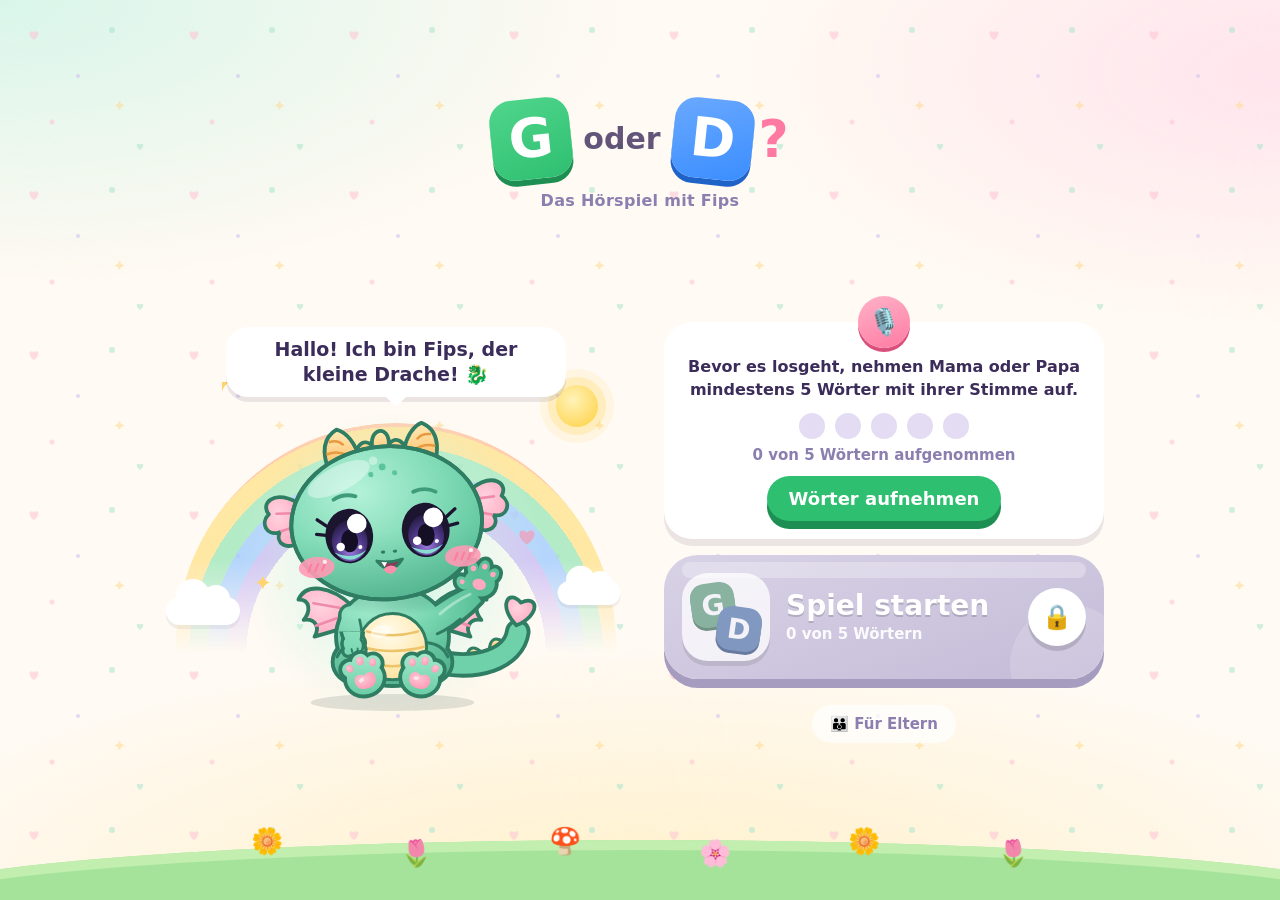
==== commit 46dc2ca9: "Finale und Party flüssiger: Fips bewegt sich als ganzes Bild, Party-Feuer als Ebenen - Finale Stufen" ====
--- a/src/index.html
+++ b/src/index.html
@@ -41,7 +41,7 @@
     <div class="stage" aria-hidden="true">
       <div class="rainbow"></div>
       <div class="cloud c1"></div><div class="cloud c2"></div>
-      <div class="sun"></div>
+      <div class="sun"><i></i><i></i></div>
     </div>
     <div data-dragon id="homeDragon" class="home-dragon"></div>
   </div>
--- a/src/css/style.css
+++ b/src/css/style.css
@@ -44,10 +44,10 @@
 }
 button{font-family:inherit;color:inherit}
 .hidden{display:none !important}
-/* Was ganz verdeckt ist, ruht: Finale und Muffin-Party decken den Bildschirm komplett ab, die Fabrik die Party.
-   Ohne das zeichnet das Handy alle Animationen darunter weiter mit (Sonne, Wolken, Feuerwerk, Lichterkette …),
-   obwohl sie niemand sieht – und die sichtbaren ruckeln. */
-body:has(> #endOverlay:not(.hidden), > #eggOverlay:not(.hidden)) > .screen,
+/* Was verdeckt ist, ruht: Jedes Overlay (Finale, Muffin-Party, Elternbereich, Aufnahme-Studio) deckt den Bildschirm
+   ab, die Fabrik die Party. Ohne das zeichnet das Gerät alle Animationen darunter weiter mit (Sonne, Wolken,
+   Feuerwerk, Lichterkette …), obwohl sie niemand sieht – die sichtbaren ruckeln, und Scrollen reagiert zäh. */
+body:has(> .overlay:not(.hidden)) > .screen,
 body:has(> #eggOverlay:not(.hidden)) > #endOverlay,
 #eggOverlay:has(> #eggFactory:not(.hidden)) > :not(#eggFactory){visibility:hidden}
 
@@ -138,9 +138,11 @@
 .card.is-wrong{gap:6px}
 .speaker{width:calc(100px + var(--u) * .4);aspect-ratio:1;border-radius:50%;border:0;cursor:pointer;background:radial-gradient(circle at 35% 30%,#fff3b8,var(--sun));font-size:calc(46px + var(--u) * .22);box-shadow:0 8px 0 var(--sun-dark);display:flex;align-items:center;justify-content:center}
 .speaker.talking{animation:wobble .6s infinite}
-/* Tipp-Bild bei sehr ähnlichen Wörtern (Hörpaare) */
-.hint-pic{display:inline-flex;align-items:center;gap:6px;margin-top:calc(8px + var(--u) * .04);padding:2px 16px 2px 10px;border-radius:999px;background:#fff8e1;border:3px dashed #ffd978;font-size:calc(34px + var(--u) * .12);line-height:1.3;cursor:pointer;animation:pop .45s}
-.hint-pic span{font-size:.5em}
+/* Tipp-Bild bei sehr ähnlichen Wörtern (Hörpaare): unten links in der Ecke der Karte, als Gegenstück zum 👀 –
+   es liegt über der Karte und nimmt der Spielfläche keinen Platz weg */
+.hint-pic{position:absolute;left:12px;bottom:10px;width:calc(60px + var(--u) * .18);aspect-ratio:1;padding:5px;border-radius:50%;background:#fff8e1;border:3px dashed #ffd978;cursor:pointer;animation:pop .45s}
+.hint-pic .pic-svg{display:block;width:100%;height:100%}
+.hint-pic span{position:absolute;right:-6px;top:-8px;font-size:18px;line-height:1}
 .peek{position:absolute;right:14px;bottom:12px;border:0;background:#f1eef8;border-radius:999px;padding:6px 12px;font-size:20px;cursor:pointer}
 .big-emoji{font-size:100px;line-height:1.05;animation:pop .45s}
 /* gezeichnete Wortbilder */
@@ -157,6 +159,10 @@
 .word{font-size:clamp(26px + var(--u) * .04,9vw + var(--u) * .05,34px + var(--u) * .12);font-weight:900;letter-spacing:1px;line-height:1.15;white-space:nowrap}
 .hl{display:inline-block;padding:0 6px;border-radius:12px;color:#fff;margin:0 1px}
 .hl.G{background:var(--g)} .hl.D{background:var(--d)}
+/* ausgemessene Box (highlight in game.js): liegt genau um den Buchstaben, auch bei kleinen wie „g“ */
+.hl.fit{display:inline;position:relative;z-index:0;background:none}
+.hl.fit::before{content:"";position:absolute;z-index:-1;left:0;right:0;top:var(--ht);height:var(--hh);border-radius:.32em}
+.hl.G.fit::before{background:var(--g)} .hl.D.fit::before{background:var(--d)}
 .explain{font-size:22px;font-weight:900;display:flex;align-items:center;gap:10px;justify-content:center}
 .chip{display:inline-flex;align-items:center;justify-content:center;min-width:46px;height:46px;padding:0 10px;border-radius:14px;color:#fff;font-weight:900;font-size:28px}
 .chip.G{background:var(--g)} .chip.D{background:var(--d)}
@@ -164,7 +170,7 @@
 .chip.x::after{content:"✗";position:absolute;top:-10px;right:-10px;width:26px;height:26px;border-radius:50%;background:var(--red);color:#fff;font-size:16px;display:flex;align-items:center;justify-content:center;text-decoration:none}
 
 .answers{display:flex;gap:16px;justify-content:center}
-.letter,.pic{position:relative;flex:1;max-width:210px;border:0;border-radius:32px;cursor:pointer;transition:opacity .2s,filter .2s}
+.letter,.pic{position:relative;flex:1;max-width:210px;border:0;border-radius:32px;cursor:pointer;transition:opacity .2s,filter .2s;touch-action:none;-webkit-touch-callout:none}
 .letter{padding:calc(8px + var(--u) * .04) 8px calc(6px + var(--u) * .04);color:#fff;display:flex;flex-direction:column;align-items:center}
 .letter b{font-size:calc(56px + var(--u) * .36);line-height:1;font-weight:900;text-shadow:0 4px 0 rgba(0,0,0,.15)}
 .letter small{font-size:30px;line-height:1.1}
@@ -184,7 +190,7 @@
 .letter:active,.pic:active,.mode:active,.next:active,.speaker:active{box-shadow:0 2px 0 rgba(0,0,0,.15)}
 
 /* ---------- Overlays ---------- */
-.overlay{--pad:12px;position:fixed;inset:0;background:rgba(191,230,255,.94);display:flex;align-items:center;justify-content:center;z-index:20;backdrop-filter:blur(3px);
+.overlay{--pad:12px;position:fixed;inset:0;background:rgba(191,230,255,.94);display:flex;align-items:center;justify-content:center;z-index:20;
   padding:max(var(--pad),var(--safe-t)) max(var(--pad),var(--safe-r)) max(var(--pad),var(--safe-b)) max(var(--pad),var(--safe-l))}
 .panel{background:#fff;border-radius:32px;padding:22px 18px;text-align:center;max-width:460px;width:100%;box-shadow:0 12px 0 rgba(59,44,90,.12);max-height:100%;overflow:auto;overscroll-behavior:contain;position:relative}
 .panel h1{margin:6px 0 8px;font-size:36px;font-weight:900}
@@ -242,7 +248,8 @@
 .rec-sec{text-align:left;font-weight:900;font-size:17px;margin:16px 0 8px;color:var(--ink)}
 .rec-sec small{display:block;font-size:14px;font-weight:700;color:var(--muted);margin-top:2px;line-height:1.35}
 .sec-box{background:#fff8e1;border-radius:20px;padding:4px 10px 6px;margin-top:14px}
-.recrow{display:flex;align-items:center;gap:8px;padding:8px 8px 8px 10px;border-radius:16px;background:var(--soft);margin-bottom:6px;text-align:left;cursor:pointer;border:3px solid transparent}
+.recrow{display:flex;align-items:center;gap:8px;padding:8px 8px 8px 10px;border-radius:16px;background:var(--soft);margin-bottom:6px;text-align:left;cursor:pointer;border:3px solid transparent;
+  content-visibility:auto;contain-intrinsic-size:auto 58px}   /* Zeilen außerhalb des Sichtfelds werden nicht gezeichnet – die Liste hat fast 90 Bilder */
 .recrow.has{background:var(--g-soft)}
 .recrow.sel{border-color:var(--pink);background:#fff}
 .recrow .e{font-size:26px;width:34px;text-align:center;flex:none}
@@ -366,9 +373,15 @@
 .cloud::after{width:28px;height:28px;left:36px;top:-12px}
 .cloud.c1{left:-10px;bottom:28px}
 .cloud.c2{right:-10px;bottom:46px;transform:scale(.85);animation-delay:-2s}
-.sun{position:absolute;right:4%;top:-38px;width:42px;height:42px;border-radius:50%;background:radial-gradient(circle at 40% 35%,#fff3b8,#ffcf3f);box-shadow:0 0 0 8px rgba(255,207,63,.22),0 0 0 16px rgba(255,207,63,.1);animation:sunPulse 3s ease-in-out infinite}
+/* Sonne: Scheibe (::after) über zwei Ringen (i). Das Pulsieren skaliert die Ringe – ein animierter Schatten
+   müsste für jedes Bild neu gezeichnet werden. */
+.sun{position:absolute;right:4%;top:-38px;width:42px;height:42px}
+.sun::after{content:"";position:absolute;inset:0;border-radius:50%;background:radial-gradient(circle at 40% 35%,#fff3b8,#ffcf3f)}
+.sun i{position:absolute;border-radius:50%;animation:sunPulse 3s ease-in-out infinite}
+.sun i:nth-child(1){inset:-16px;background:rgba(255,207,63,.1);--to:1.16}
+.sun i:nth-child(2){inset:-8px;background:rgba(255,207,63,.22);--to:1.1}
 @keyframes cloudBob{0%,100%{translate:0 0}50%{translate:0 -6px}}
-@keyframes sunPulse{0%,100%{box-shadow:0 0 0 8px rgba(255,207,63,.22),0 0 0 16px rgba(255,207,63,.1)}50%{box-shadow:0 0 0 11px rgba(255,207,63,.25),0 0 0 22px rgba(255,207,63,.1)}}
+@keyframes sunPulse{0%,100%{transform:scale(1)}50%{transform:scale(var(--to))}}
 
 /* Blumenwiese unten */
 .meadow{position:fixed;left:-10%;right:-10%;bottom:calc(var(--safe-b) - 70px);height:130px;border-radius:50% 50% 0 0;background:#a6e39a;box-shadow:inset 0 10px 0 #c2efaf;z-index:-1;pointer-events:none;display:flex;justify-content:space-around;padding:0 14%;font-size:26px;line-height:1}
@@ -469,15 +482,23 @@
 }
 
 /* ================= Finale: Fips' große Abschluss-Animation ================= */
-.overlay.finale{background:radial-gradient(ellipse at 50% 30%,#fffdf3,#ffeccb);backdrop-filter:none;overflow-x:hidden;overflow-y:auto;align-items:center}
+/* Das Finale füllt den Bildschirm, ohne zu scrollen: Der Inhalt wird in fester Größe gebaut – hochkant Fips über
+   dem Ergebnis, quer (fin-row) daneben – und dann als Ganzes passend vergrößert oder verkleinert (finaleFit in
+   finale.js setzt --fw, --fit und fin-row). Deshalb stehen hier feste Pixelmaße statt Anteilen des Bildschirms. */
+.overlay.finale{background:radial-gradient(ellipse at 50% 30%,#fffdf3,#ffeccb);backdrop-filter:none;overflow-x:hidden;overflow-y:auto;align-items:center;justify-content:center}
 .fin-fx{position:absolute;inset:0;overflow:hidden;pointer-events:none}
 .fx{position:absolute;width:28px;height:28px;opacity:0;pointer-events:none}
 .fx svg{display:block;width:100%;height:100%}
 .fx i{display:block;width:10px;height:14px;border-radius:3px}
-.fin-wrap{position:relative;z-index:1;display:flex;flex-direction:column;align-items:center;gap:4px;width:100%;max-width:440px;margin:auto 0}
-.fin-stage{position:relative;width:min(230px,34svh);margin-top:10px}
-.fin-flip .fin-stage{margin-top:min(120px,17svh)}
-.fin-panel{padding:14px 18px 10px}
+.fin-wrap{position:relative;z-index:1;display:flex;flex-direction:column;align-items:center;gap:4px;width:var(--fw,440px);max-width:none;flex:none;margin:auto;zoom:var(--fit,1)}
+.fin-stage{position:relative;width:230px;margin-top:10px}
+.fin-flip .fin-stage{margin-top:120px}                 /* Platz nach oben für den Salto */
+.fin-panel{padding:14px 18px 10px;max-height:none;overflow:visible}
+/* quer: Fips links, Ergebnis rechts */
+.fin-wrap.fin-row{flex-direction:row;justify-content:center;gap:22px;width:max-content}
+.fin-row .fin-stage{width:300px;margin:0;flex:none}
+.fin-flip .fin-row .fin-stage{width:230px;margin-top:100px}
+.fin-row .fin-panel{width:400px;flex:none}
 .fin-panel h1{margin:2px 0 4px}
 .fin-panel p{margin:6px 0 12px}
 /* unter „Nochmal“: Muffin-Party als Belohnung fürs Üben (oder wie viele Runden noch fehlen), daneben zurück zum Start */
@@ -491,14 +512,6 @@
 .fin-star.on{fill:url(#pg-gold);stroke:#A87500;filter:drop-shadow(0 3px 0 rgba(168,117,0,.25))}
 .fin-svg{display:block;width:100%;height:auto;overflow:visible}
 
-/* Handy quer: Fips links, Ergebnis rechts */
-@media (orientation:landscape) and (height < 520px){
-  .fin-wrap{flex-direction:row;justify-content:center;gap:16px;max-width:780px}
-  .fin-stage,.fin-flip .fin-stage{width:min(230px,30vw,62svh);margin-top:0;flex:none}
-  .fin-story .fin-stage{width:auto;flex:1 1 0;min-width:0}
-  .fin-panel{flex:1 1 0;min-width:0;max-width:400px}
-  .fin-panel h1{font-size:28px}
-}
 
 /* Gelenke (Koordinaten im Fips-SVG) */
 .fin-svg .jump{transform-origin:200px 372px}
@@ -516,20 +529,31 @@
 @keyframes finTw{0%,100%{transform:scale(.4);opacity:.3}50%{transform:scale(1.1);opacity:1}}
 
 /* Stufe 1 – Mut machen: wiegt sich, nickt, winkt */
-.fin-cheer .fin-svg .jump{animation:fcSway 1.8s ease-in-out infinite}
+/* Stufen 1–3: Wiegen, Wippen und Hüpfen bewegen Fips als ganzes Bild (wie beim Salto). Als Bewegung im SVG
+   müsste er für jedes Bild komplett neu gezeichnet werden – das war die größte Last im Finale.
+   Sein Schatten liegt deshalb als eigenes Element am Boden und macht die Bewegung nicht mit. */
+.fin-cheer .fin-svg,.fin-clap .fin-svg,.fin-jump .fin-svg{transform-origin:50% 93%;will-change:transform}
+.fin-cheer .fin-svg .shadow-static,.fin-clap .fin-svg .shadow-static,.fin-jump .fin-svg .shadow-static{display:none}
+.fin-cheer .fin-stage::after,.fin-clap .fin-stage::after,.fin-jump .fin-stage::after{content:"";position:absolute;left:26%;right:26%;bottom:3.2%;aspect-ratio:9.6;border-radius:50%;background:rgba(43,74,64,.14);z-index:-1}
+@keyframes fhSway{0%,100%{transform:rotate(-4deg)}50%{transform:translateY(-2%) rotate(4deg)}}
+@keyframes fhBounce{0%,100%{transform:translateY(0)}50%{transform:translateY(-3%)}}
+@keyframes fhHop{0%,100%{transform:translateY(0) scale(1.08,.92)}15%{transform:translateY(0) scale(1,1)}45%{transform:translateY(-22.5%) scale(.96,1.05)}75%{transform:translateY(0) scale(1.06,.94)}88%{transform:translateY(0) scale(1,1)}}
+@keyframes fhShadow{0%,15%,75%,100%{transform:scale(1);opacity:1}45%{transform:scale(.6);opacity:.5}}
+.fin-cheer .fin-svg{animation:fhSway 1.8s ease-in-out infinite}
 .fin-cheer .fin-svg .tilt{animation:fcNod 1.8s ease-in-out infinite}
 .fin-cheer .fin-svg .wigR{animation:fcWave .45s ease-in-out infinite alternate}
 .fin-cheer .fin-svg .tail{animation:fcWag .9s ease-in-out infinite alternate}
 .fin-cheer .fin-svg .wingL{animation:fcFlapL .9s ease-in-out infinite alternate}
 .fin-cheer .fin-svg .wingR{animation:fcFlapR .9s ease-in-out infinite alternate}
 /* Stufe 2 – Klatschen */
-.fin-clap .fin-svg .jump{animation:fcBounce .5s ease-in-out infinite}
+.fin-clap .fin-svg{animation:fhBounce .5s ease-in-out infinite}
 .fin-clap .fin-svg .wigR{animation:fcClapR .5s ease-in-out infinite}
 .fin-clap .fin-svg .wigL{animation:fcClapL .5s ease-in-out infinite}
 .fin-clap .fin-svg .tilt{animation:fcNod 1s ease-in-out infinite}
 .fin-clap .fin-svg .tail{animation:fcWag .5s ease-in-out infinite alternate}
 /* Stufe 3 – Freudensprünge */
-.fin-jump .fin-svg .jump{animation:fcHop .9s cubic-bezier(.3,0,.4,1) infinite}
+.fin-jump .fin-svg{animation:fhHop .9s cubic-bezier(.3,0,.4,1) infinite}
+.fin-jump .fin-stage::after{animation:fhShadow .9s cubic-bezier(.3,0,.4,1) infinite}
 .fin-jump .fin-svg .wigR{animation:fcPumpR .45s ease-in-out infinite alternate}
 .fin-jump .fin-svg .wigL{animation:fcPumpL .45s ease-in-out infinite alternate}
 .fin-jump .fin-svg .wingL{animation:fcFlapL .225s ease-in-out infinite alternate}
@@ -546,16 +570,13 @@
 .fin-flip .fin-svg .wingR{animation:fcFlapR .225s ease-in-out infinite alternate}
 .fin-flip .fin-svg .tail{animation:fcWag .45s ease-in-out infinite alternate}
 
-@keyframes fcSway{0%,100%{transform:rotate(-4deg)}50%{transform:translateY(-8px) rotate(4deg)}}
 @keyframes fcNod{0%,100%{transform:rotate(-6deg)}50%{transform:rotate(6deg)}}
 @keyframes fcWave{from{transform:rotate(-24deg)}to{transform:rotate(16deg)}}
 @keyframes fcWag{from{transform:rotate(-9deg)}to{transform:rotate(8deg)}}
 @keyframes fcFlapL{from{transform:rotate(-6deg)}to{transform:rotate(24deg)}}
 @keyframes fcFlapR{from{transform:rotate(6deg)}to{transform:rotate(-24deg)}}
-@keyframes fcBounce{0%,100%{transform:translateY(0)}50%{transform:translateY(-12px)}}
 @keyframes fcClapR{0%,100%{transform:rotate(4deg)}50%{transform:rotate(-38deg)}}
 @keyframes fcClapL{0%,100%{transform:rotate(-4deg)}50%{transform:rotate(38deg)}}
-@keyframes fcHop{0%,100%{transform:translateY(0) scale(1.08,.92)}15%{transform:translateY(0) scale(1,1)}45%{transform:translateY(-90px) scale(.96,1.05)}75%{transform:translateY(0) scale(1.06,.94)}88%{transform:translateY(0) scale(1,1)}}
 @keyframes fcPumpR{from{transform:rotate(12deg)}to{transform:rotate(-24deg)}}
 @keyframes fcPumpL{from{transform:rotate(-12deg)}to{transform:rotate(24deg)}}
 @keyframes fcFlip{
@@ -571,14 +592,17 @@
 @keyframes fcShadow{0%,12%,70%,100%{transform:scale(1);opacity:1}45%{transform:scale(.45);opacity:.4}86%{transform:scale(.85)}}
 
 /* Effekte im Hintergrund */
-@keyframes finRise{0%{top:105%;opacity:0;transform:scale(var(--s)) rotate(-10deg)}10%,85%{opacity:.85}100%{top:-10%;opacity:0;transform:scale(var(--s)) rotate(10deg)}}
+/* Steigen und Fallen nur über transform (Verschieben) – über „top“ müsste für jedes Bild der ganze Bildschirm neu gezeichnet werden */
+@keyframes finRise{0%{opacity:0;transform:translateY(105vh) scale(var(--s)) rotate(-10deg)}10%,85%{opacity:.85}100%{opacity:0;transform:translateY(-10vh) scale(var(--s)) rotate(10deg)}}
 @keyframes finTwinkle{0%,100%{opacity:.15;transform:scale(calc(var(--s) * .5)) rotate(0)}50%{opacity:1;transform:scale(var(--s)) rotate(25deg)}}
-@keyframes finFall{0%{top:-5%;opacity:1;transform:rotate(0) scale(var(--s))}100%{top:105%;opacity:1;transform:rotate(var(--r)) scale(var(--s))}}
+@keyframes finFall{0%{opacity:1;transform:translateY(-5vh) rotate(0) scale(var(--s))}100%{opacity:1;transform:translateY(105vh) rotate(var(--r)) scale(var(--s))}}
 @keyframes finBurst{0%,68%{opacity:0;transform:translate(-50%,-50%) scale(0)}70%{opacity:1;transform:translate(-50%,-50%) scale(var(--s))}100%{opacity:0;transform:translate(calc(-50% + var(--x)),calc(-50% + var(--y))) scale(calc(var(--s) * .5))}}
 @keyframes finFirework{0%{opacity:0;transform:translate(-50%,-50%) scale(.2)}8%{opacity:1}60%{opacity:1;transform:translate(calc(-50% + var(--x)),calc(-50% + var(--y))) scale(var(--s))}75%,100%{opacity:0;transform:translate(calc(-50% + var(--x)),calc(-50% + var(--y))) scale(var(--s))}}
 
 /* Stufe 5 (10 von 10) – Geschichte: Fips läuft durch die Landschaft und zündet G und D an */
-.fin-story .fin-stage{width:min(420px,94vw)}
+/* unter der Szene Abstand zum Ergebnis – ihr Schatten ragt 10 px nach unten, sonst klebt die Tafel direkt daran */
+.fin-story .fin-stage{width:100%;max-width:420px;margin-bottom:26px}
+.fin-story .fin-row .fin-stage{width:420px;max-width:none;margin:0 0 10px}
 .story{position:relative;height:250px;border-radius:28px;overflow:hidden;background:linear-gradient(180deg,#bfe6ff 0%,#e4f5ff 60%,#fff6d6 100%);box-shadow:0 10px 0 rgba(59,44,90,.12);border:5px solid #fff}
 .st-sun{position:absolute;right:22px;top:18px;width:46px;height:46px;border-radius:50%;background:radial-gradient(circle at 35% 30%,#fff3b8,#ffcf3f);box-shadow:0 0 0 8px rgba(255,207,63,.25)}
 .st-cloud{position:absolute;width:70px;height:22px;border-radius:20px;background:#fff;opacity:.9;animation:stCloud 9s linear infinite}
@@ -664,26 +688,29 @@
    es ändern sich nur transform und opacity – das läuft auf der Grafikkarte und bleibt flüssig.
    Gezeichnet in Fips' SVG-Einheiten (Nullpunkt = Maul), --u rechnet in Pixel um, --bt = Sekunden bis zum Feuer. */
 .st-fire{position:absolute;width:0;height:0;z-index:3;pointer-events:none;transform:scale(var(--u))}
-.st-fire div,.st-fire i,.st-fire svg{position:absolute;left:0;top:0;display:block}
+.st-fire div,.st-fire i,.st-fire b,.st-fire svg{position:absolute;left:0;top:0;display:block}
 .sf-jet{width:0;height:0;transform:rotate(var(--ang))}
 .sf-cone{width:0;height:0;transform-origin:0 0;transform:scale(0,.4);will-change:transform,opacity;animation:sfCone 1.1s var(--bt) cubic-bezier(.2,.8,.3,1) forwards}
-.st-fire .sf-cone svg{top:-54px;width:120px;height:108px;overflow:visible;transform-origin:0 50%}
+/* Der Kegel wird stark in die Länge gezogen (in der Muffin-Party fast vierfach). Damit er dabei scharf bleibt,
+   ist er dreimal so groß gezeichnet und wird von b wieder auf ein Drittel verkleinert. */
+.sf-cone b{width:0;height:0;transform-origin:0 0;transform:scale(.3333)}
+.st-fire .sf-cone svg{top:-162px;width:360px;height:324px;overflow:visible;transform-origin:0 50%}
 .sf-outer{will-change:transform;animation:sfFlick .09s linear var(--bt) 13 alternate}
 .sf-mid{will-change:transform;animation:sfFlick .07s linear var(--bt) 17 alternate-reverse}
 @keyframes sfCone{0%{transform:scale(0,.4);opacity:1}28%{transform:scale(var(--k),1);opacity:1}85%{transform:scale(calc(var(--k) * 1.03),1.18);opacity:1}100%{transform:scale(calc(var(--k) * 1.06),1.35);opacity:0}}
 @keyframes sfFlick{from{transform:scaleY(.86) skewX(-2deg)}to{transform:scaleY(1.12) skewX(2deg)}}
 /* Feuerbälle: orange, darüber ein heller Kern, der unterwegs verblasst – so wandert die Farbe von hellgelb nach orange */
 .sf-puff,.sf-spark{border-radius:50%;opacity:0;will-change:transform,opacity}
-.sf-puff{background:#FF8A3D;animation:sfPuff .42s calc(var(--bt) + var(--j) * .03s) linear 2}
-.sf-puff::before{content:"";position:absolute;inset:0;border-radius:50%;background:radial-gradient(circle,#FFF6C0 0 30%,#FFD54A 80%);will-change:opacity;animation:sfHot .42s calc(var(--bt) + var(--j) * .03s) linear 2}
-.sf-spark{background:#FFF3A0;animation:sfSpark .5s calc(var(--bt) + .1s + var(--j) * .06s) ease-out 2}
+.sf-puff{background:var(--p3,#FF8A3D);animation:sfPuff .42s calc(var(--bt) + var(--j) * .03s) linear 2}
+.sf-puff::before{content:"";position:absolute;inset:0;border-radius:50%;background:radial-gradient(circle,var(--p1,#FFF6C0) 0 30%,var(--p2,#FFD54A) 80%);will-change:opacity;animation:sfHot .42s calc(var(--bt) + var(--j) * .03s) linear 2}
+.sf-spark{background:var(--sp,#FFF3A0);animation:sfSpark .5s calc(var(--bt) + .1s + var(--j) * .06s) ease-out 2}
 @keyframes sfPuff{0%{transform:translate(4px,0) scale(.3);opacity:1}70%{opacity:.95}100%{transform:translate(calc(var(--len) * 1px),calc(var(--oy) * 1px)) scale(1.9);opacity:0}}
 @keyframes sfHot{0%,20%{opacity:1}80%,100%{opacity:0}}
 @keyframes sfSpark{0%{transform:translate(10px,0);opacity:1}100%{transform:translate(calc(var(--len) * .9px),calc(var(--oy) * 1px));opacity:0}}
 /* Feuerball am Maul (2 Einheiten unter dem Strahl-Ansatz, wie im SVG) */
 .st-fire .sf-ball{top:2px;width:0;height:0;transform:scale(0);will-change:transform;animation:sfBall 1.25s calc(var(--bt) - .1s) cubic-bezier(.2,.9,.3,1.2) forwards}
 .st-fire .sf-ball svg{left:-64px;top:-48px;width:128px;height:96px;overflow:visible}
-.st-fire .sf-halo{left:-58px;top:-58px;width:116px;height:116px;border-radius:50%;background:radial-gradient(closest-side,rgba(255,177,59,.55) 40%,rgba(255,138,61,0));will-change:transform;animation:sfFlick .15s linear calc(var(--bt) - .1s) 9 alternate}
+.st-fire .sf-halo{left:-58px;top:-58px;width:116px;height:116px;border-radius:50%;opacity:.55;background:radial-gradient(closest-side,var(--h1,#FFB13B) 40%,transparent);will-change:transform;animation:sfFlick .15s linear calc(var(--bt) - .1s) 9 alternate}
 .sf-ring{will-change:transform;animation:sfSpin .5s linear calc(var(--bt) - .1s) 3}
 .sf-ring2{will-change:transform;animation:sfSpin .35s linear calc(var(--bt) - .1s) 4 reverse}
 @keyframes sfBall{0%{transform:scale(0)}14%{transform:scale(1.2)}24%,82%{transform:scale(1)}100%{transform:scale(0)}}
@@ -825,6 +852,8 @@
 .egg-fips.rumble .fin-svg{transform-origin:50% 95%;animation:eggRumble .07s linear infinite;filter:hue-rotate(-145deg) saturate(1.6)}
 @keyframes eggRumble{0%{transform:translate(-2px,0)}50%{transform:translate(2px,-1px)}100%{transform:translate(-1px,1px)}}
 .egg-fips.fire .fin-svg{transform-origin:50% 95%;animation:eggRecoil .2s ease-out 6}
+/* der Feuerstrahl liegt als eigene Ebenen über Fips (wie im Finale) und zuckt im selben Takt mit */
+.egg-flame{position:absolute;left:0;top:0;width:100%;aspect-ratio:1;pointer-events:none;z-index:3;transform-origin:50% 95%;animation:eggRecoil .2s ease-out 6}
 @keyframes eggRecoil{0%,100%{transform:translate(0,0)}50%{transform:translate(-5px,3px) rotate(-2deg)}}
 /* --- Bauch-Anzeige, Teller, Muffins --- */
 .egg-meter{display:flex;align-items:center;gap:8px;font-size:14px;font-weight:900;color:var(--ink);background:rgba(255,255,255,.8);border-radius:999px;padding:4px 12px;margin-top:6px}
